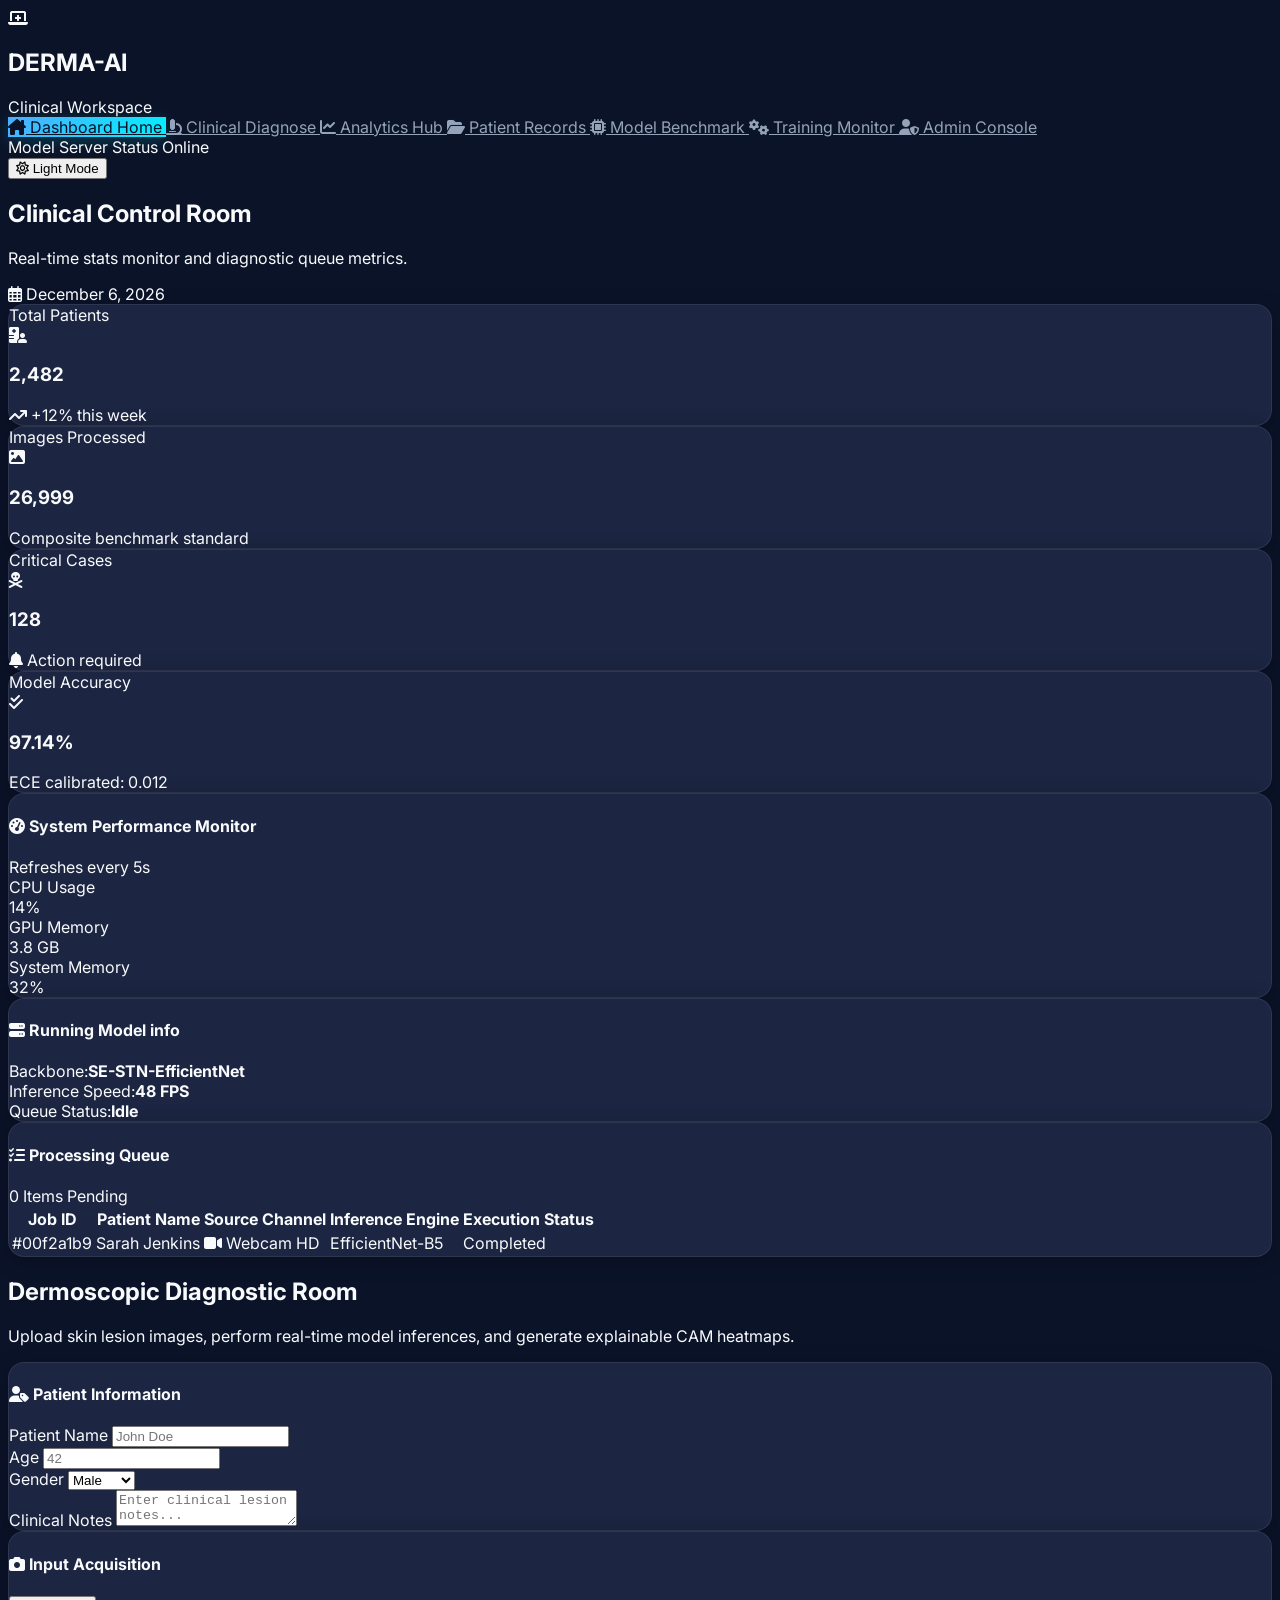
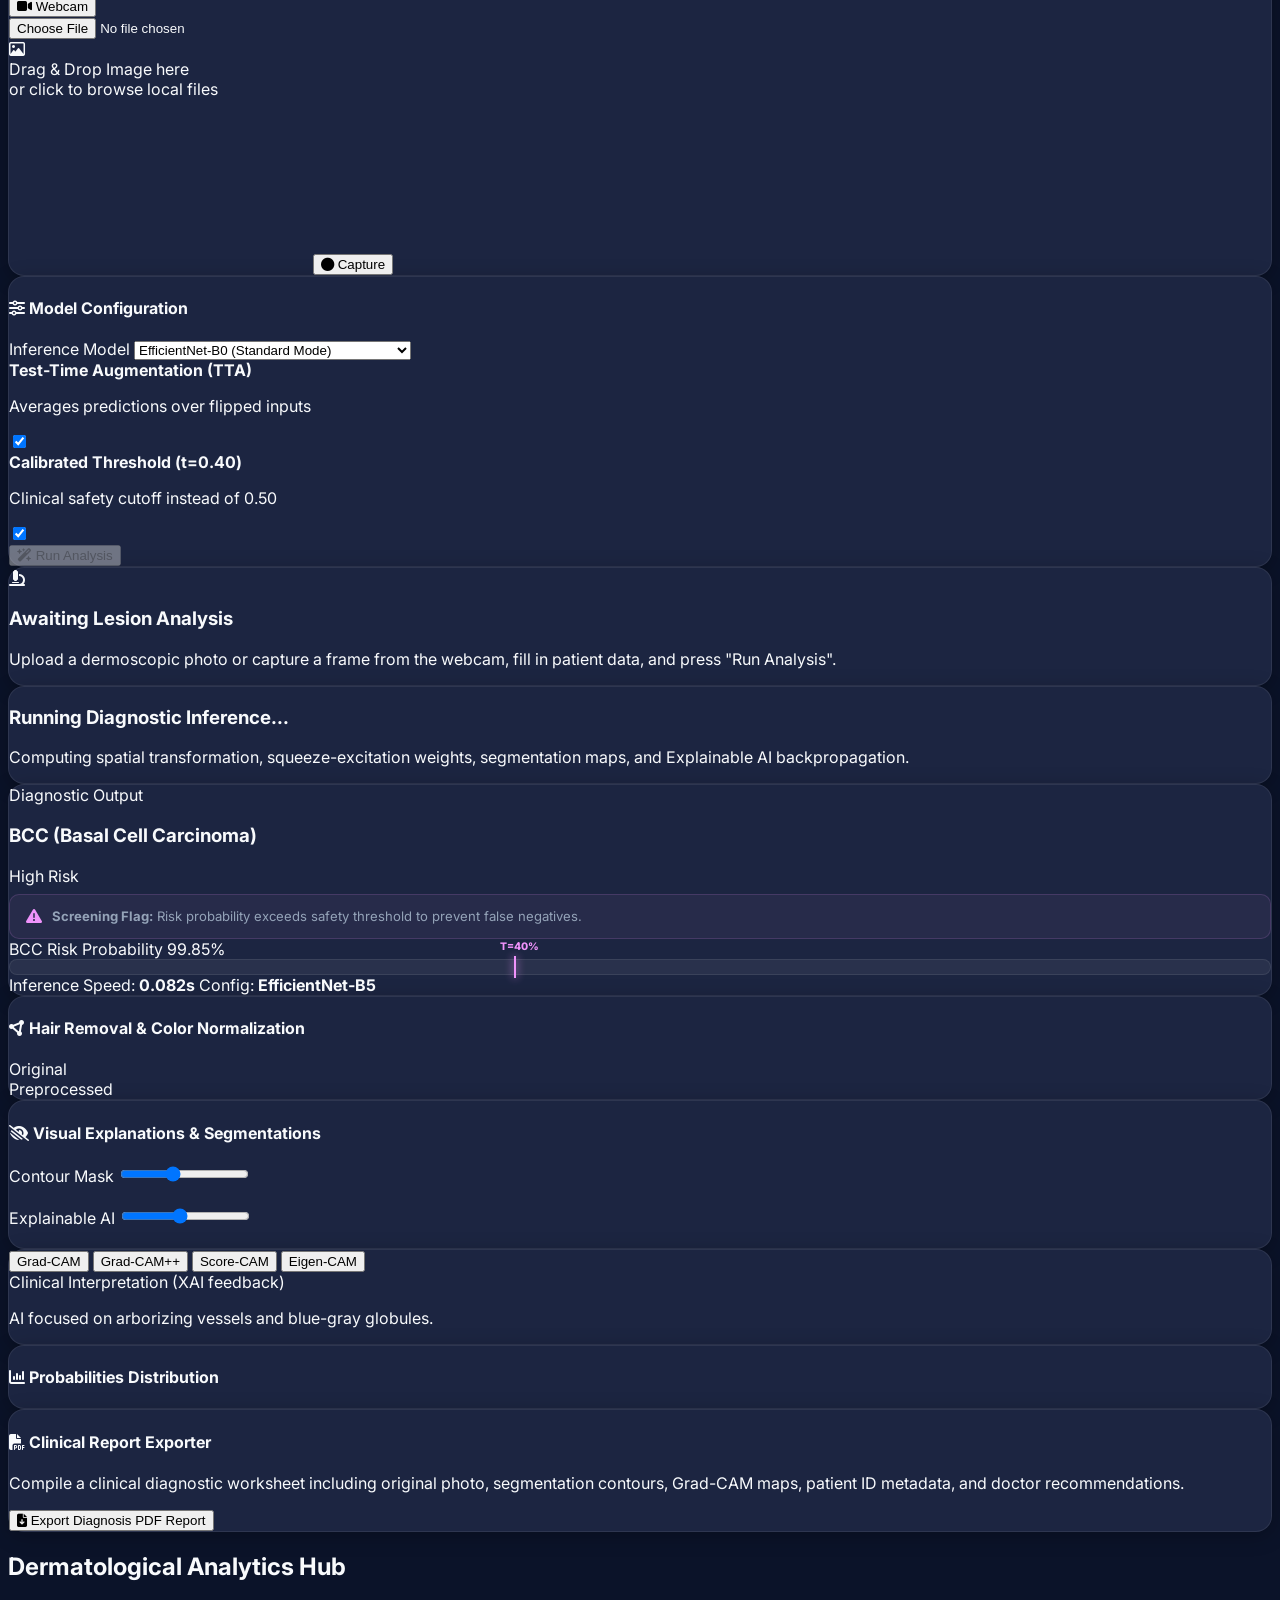
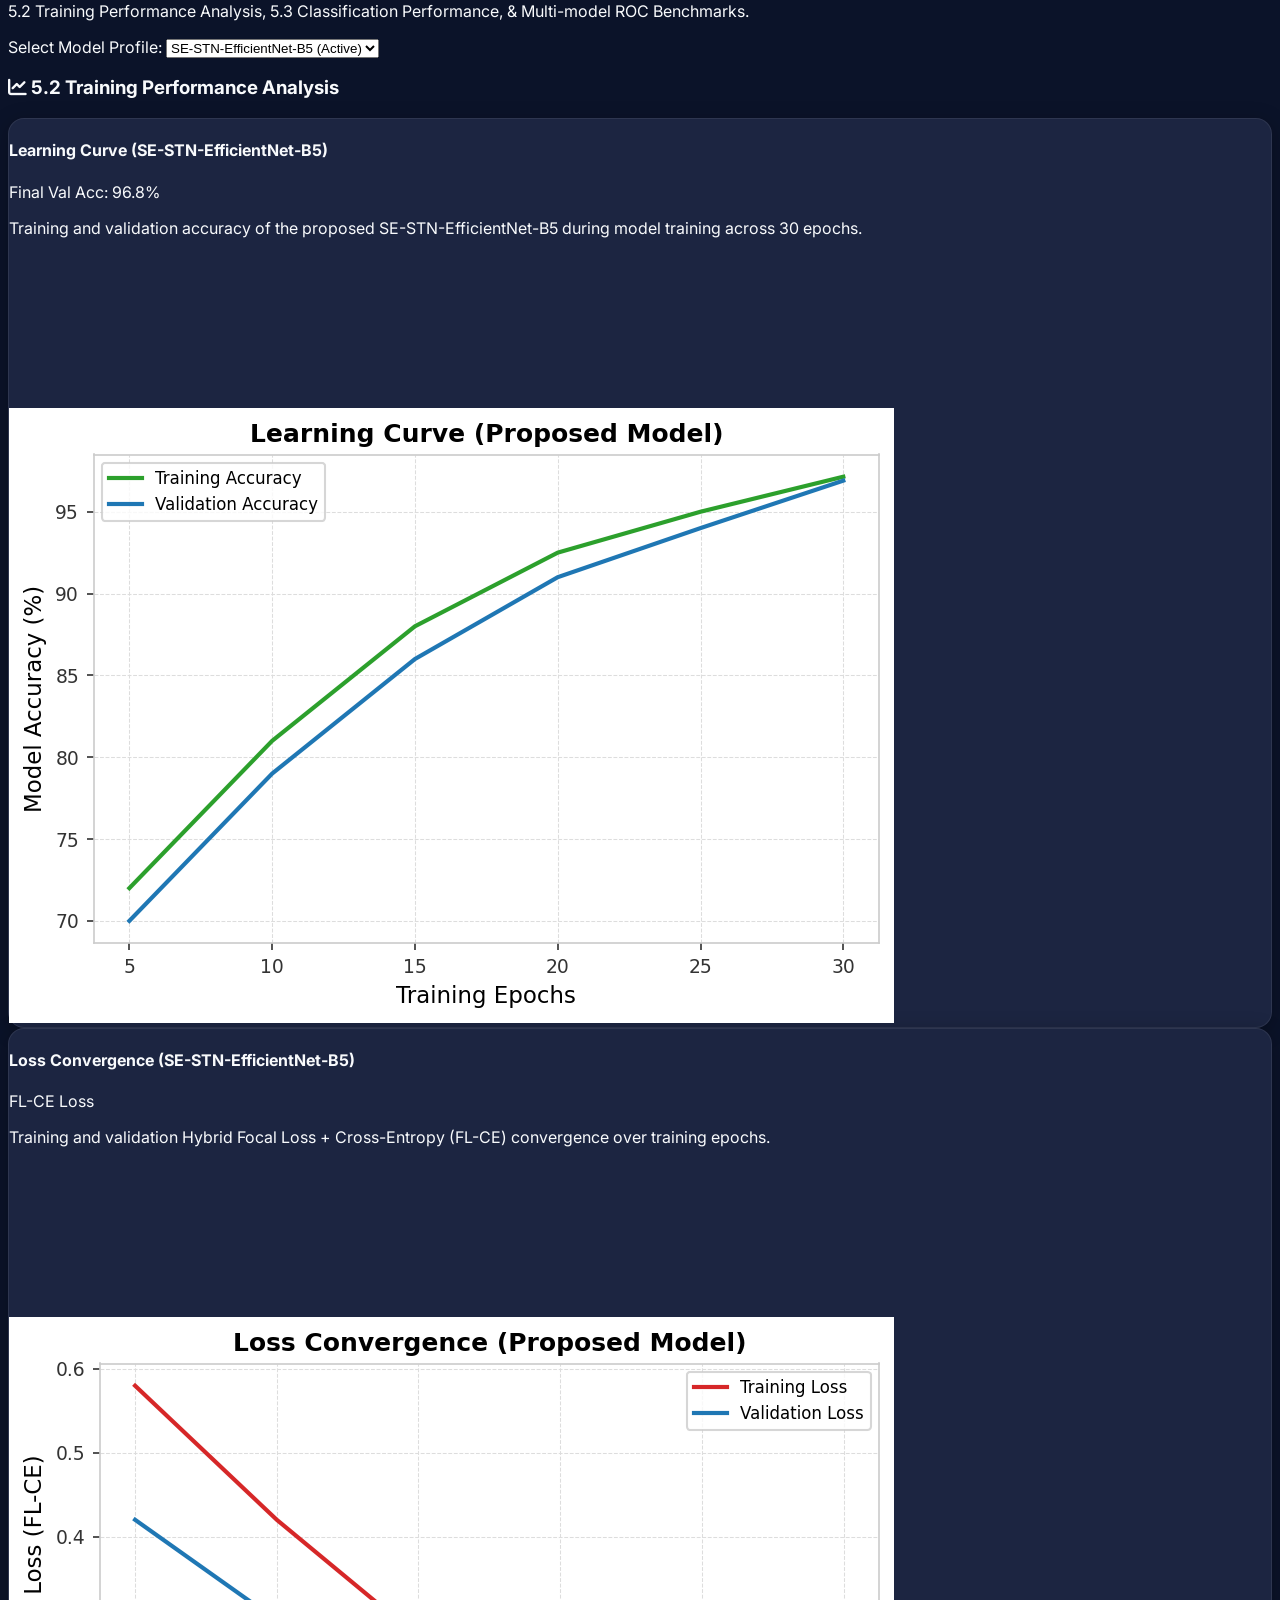
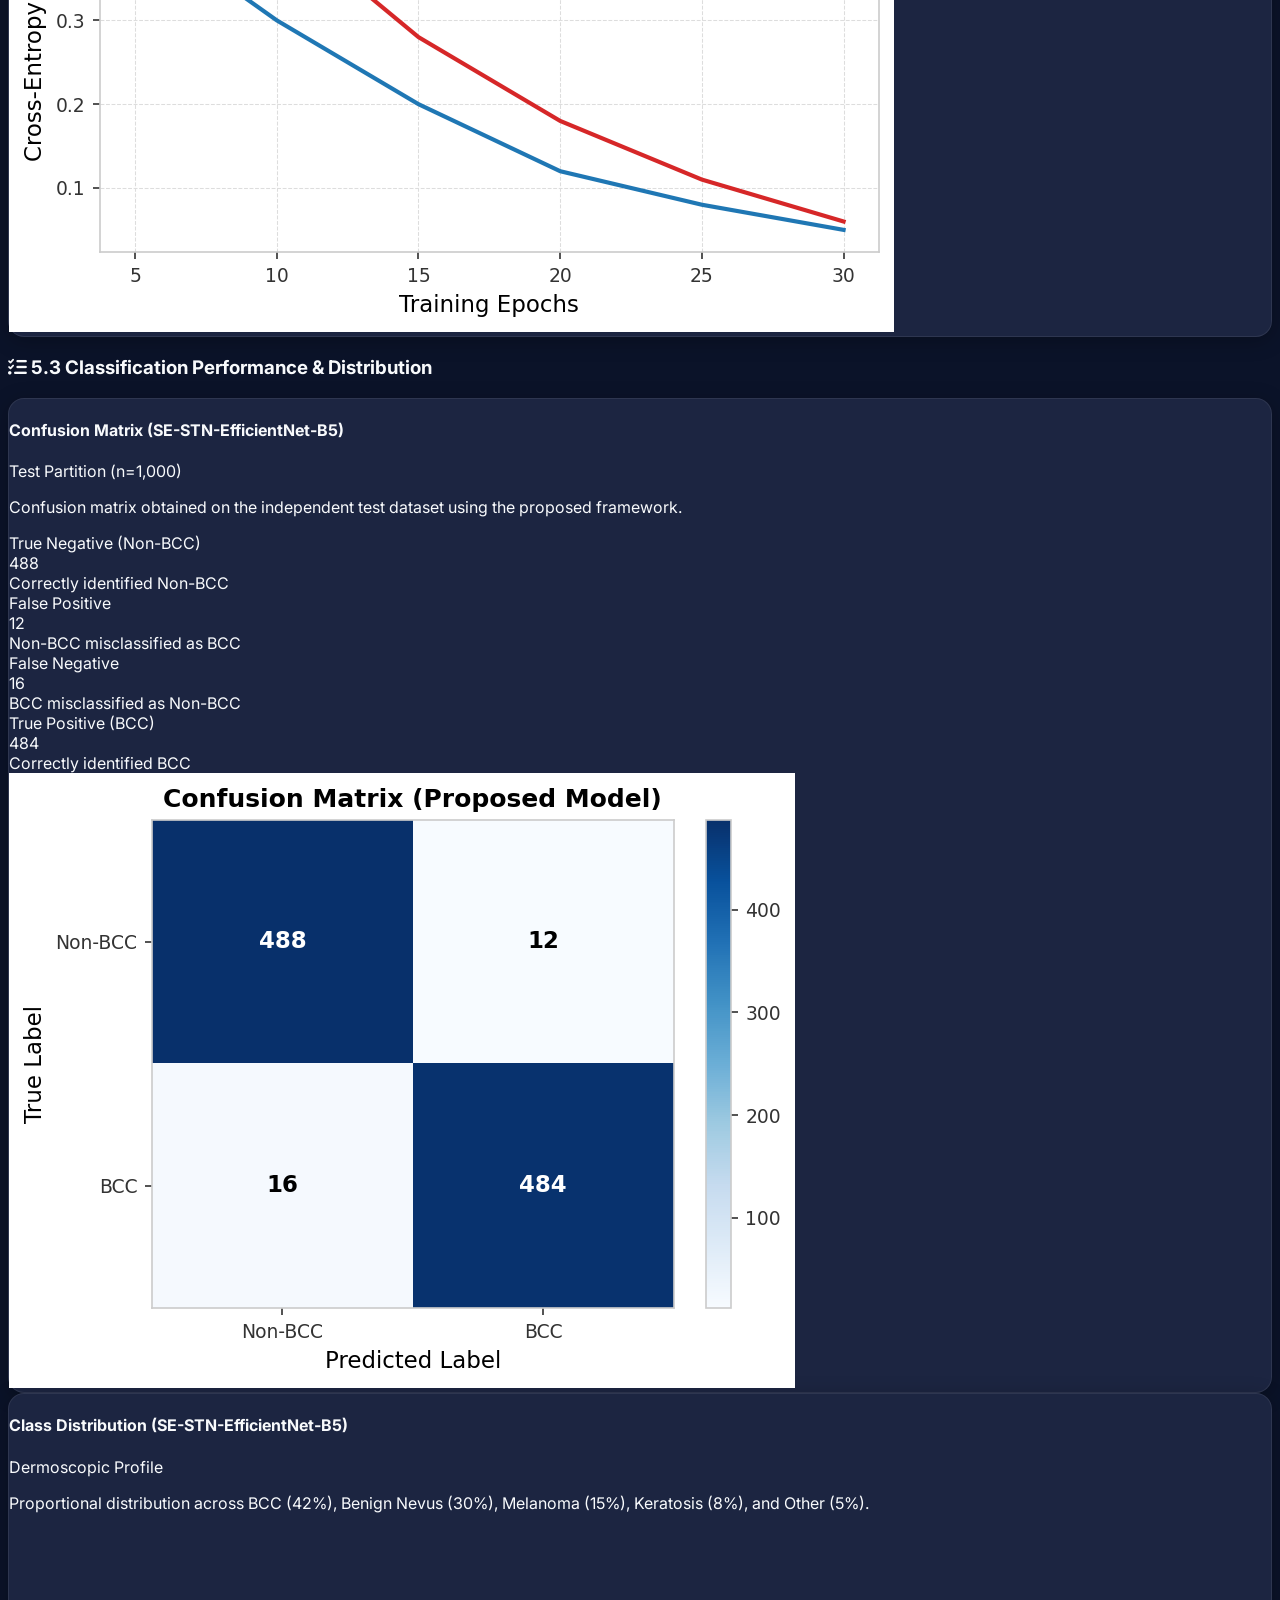
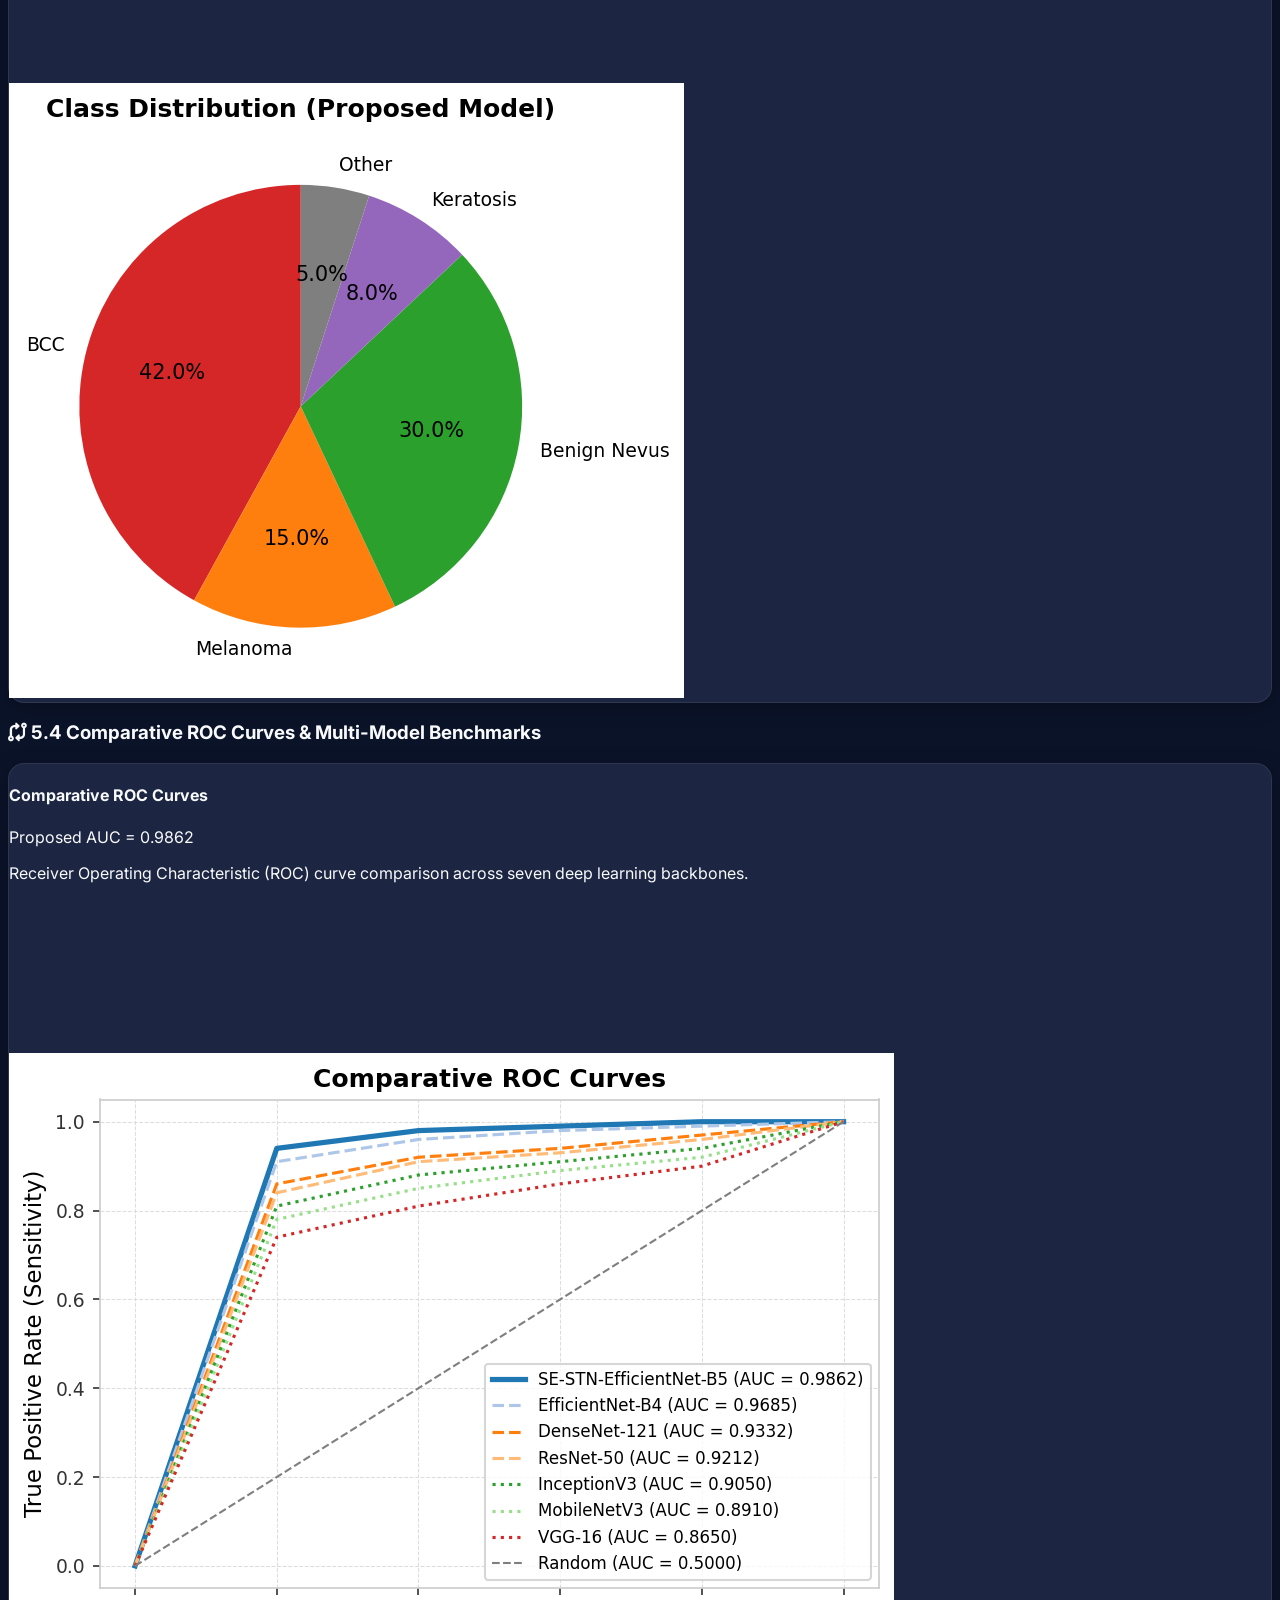
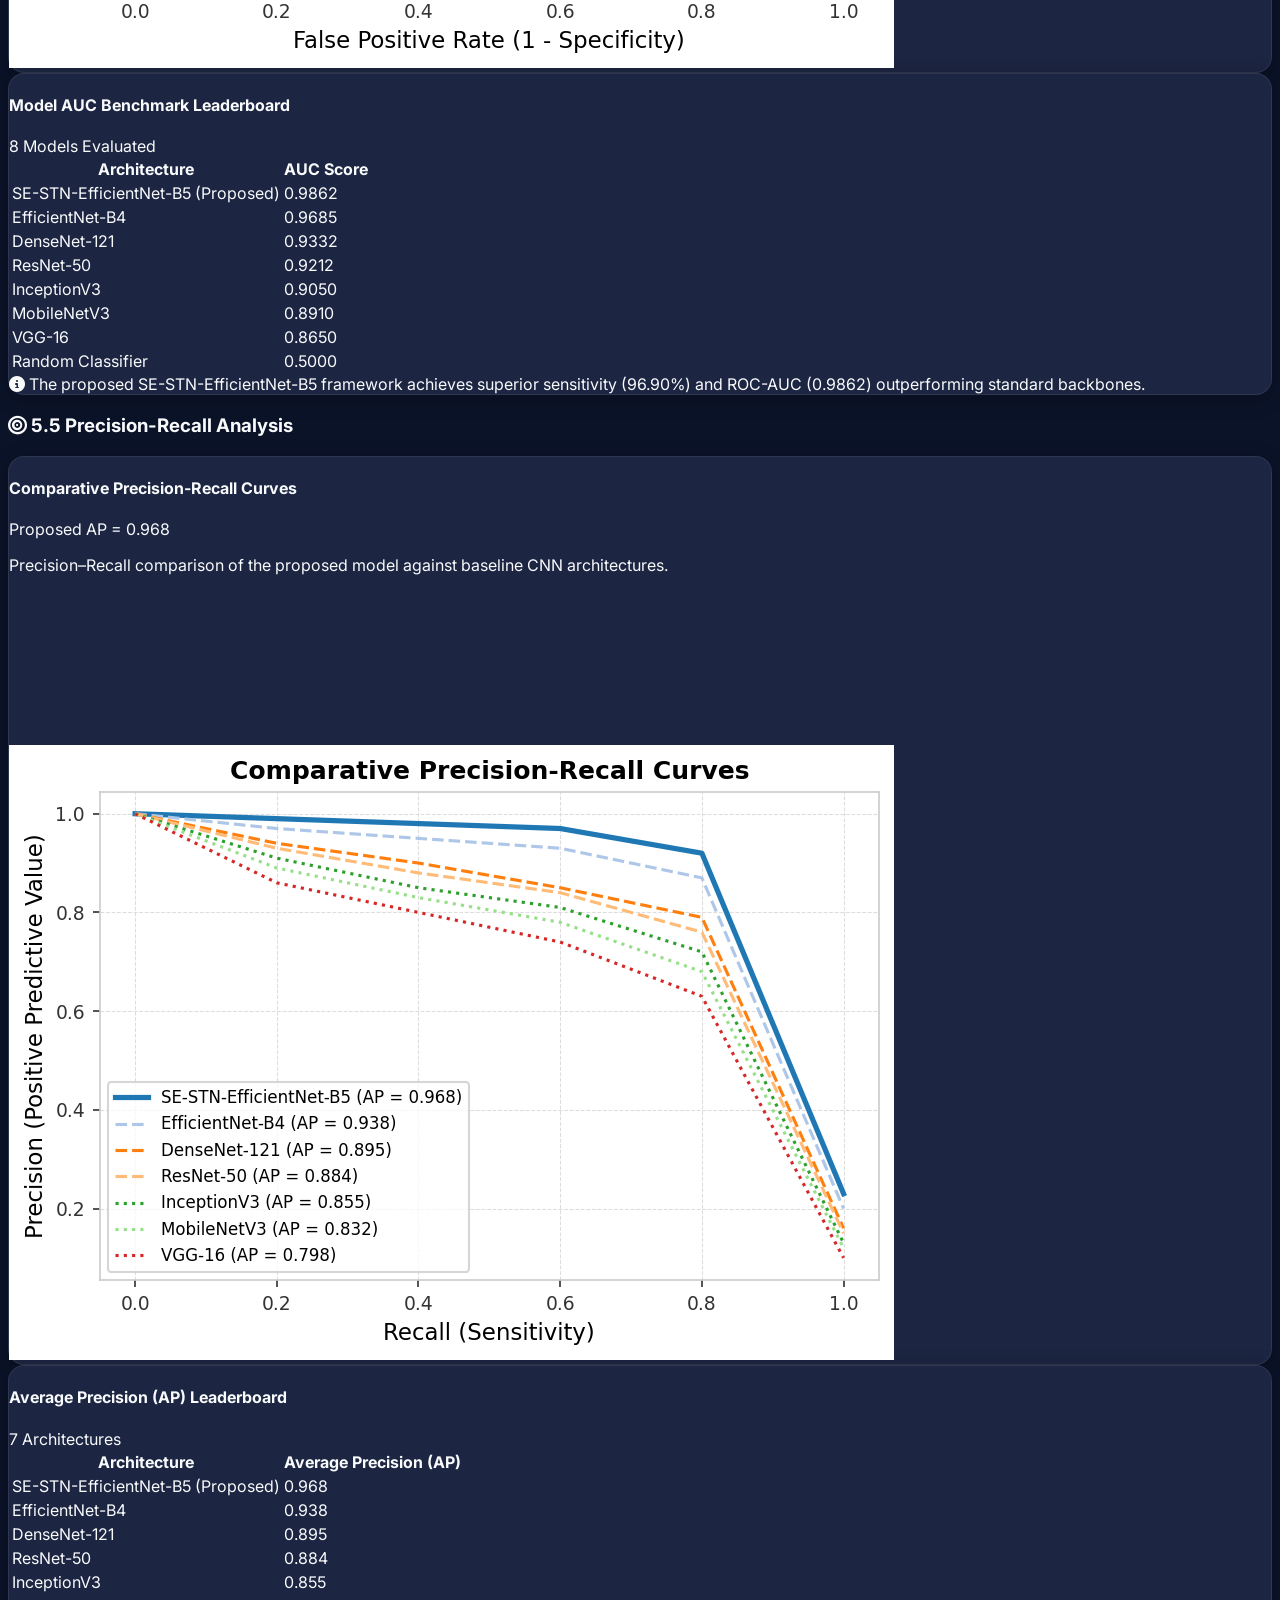
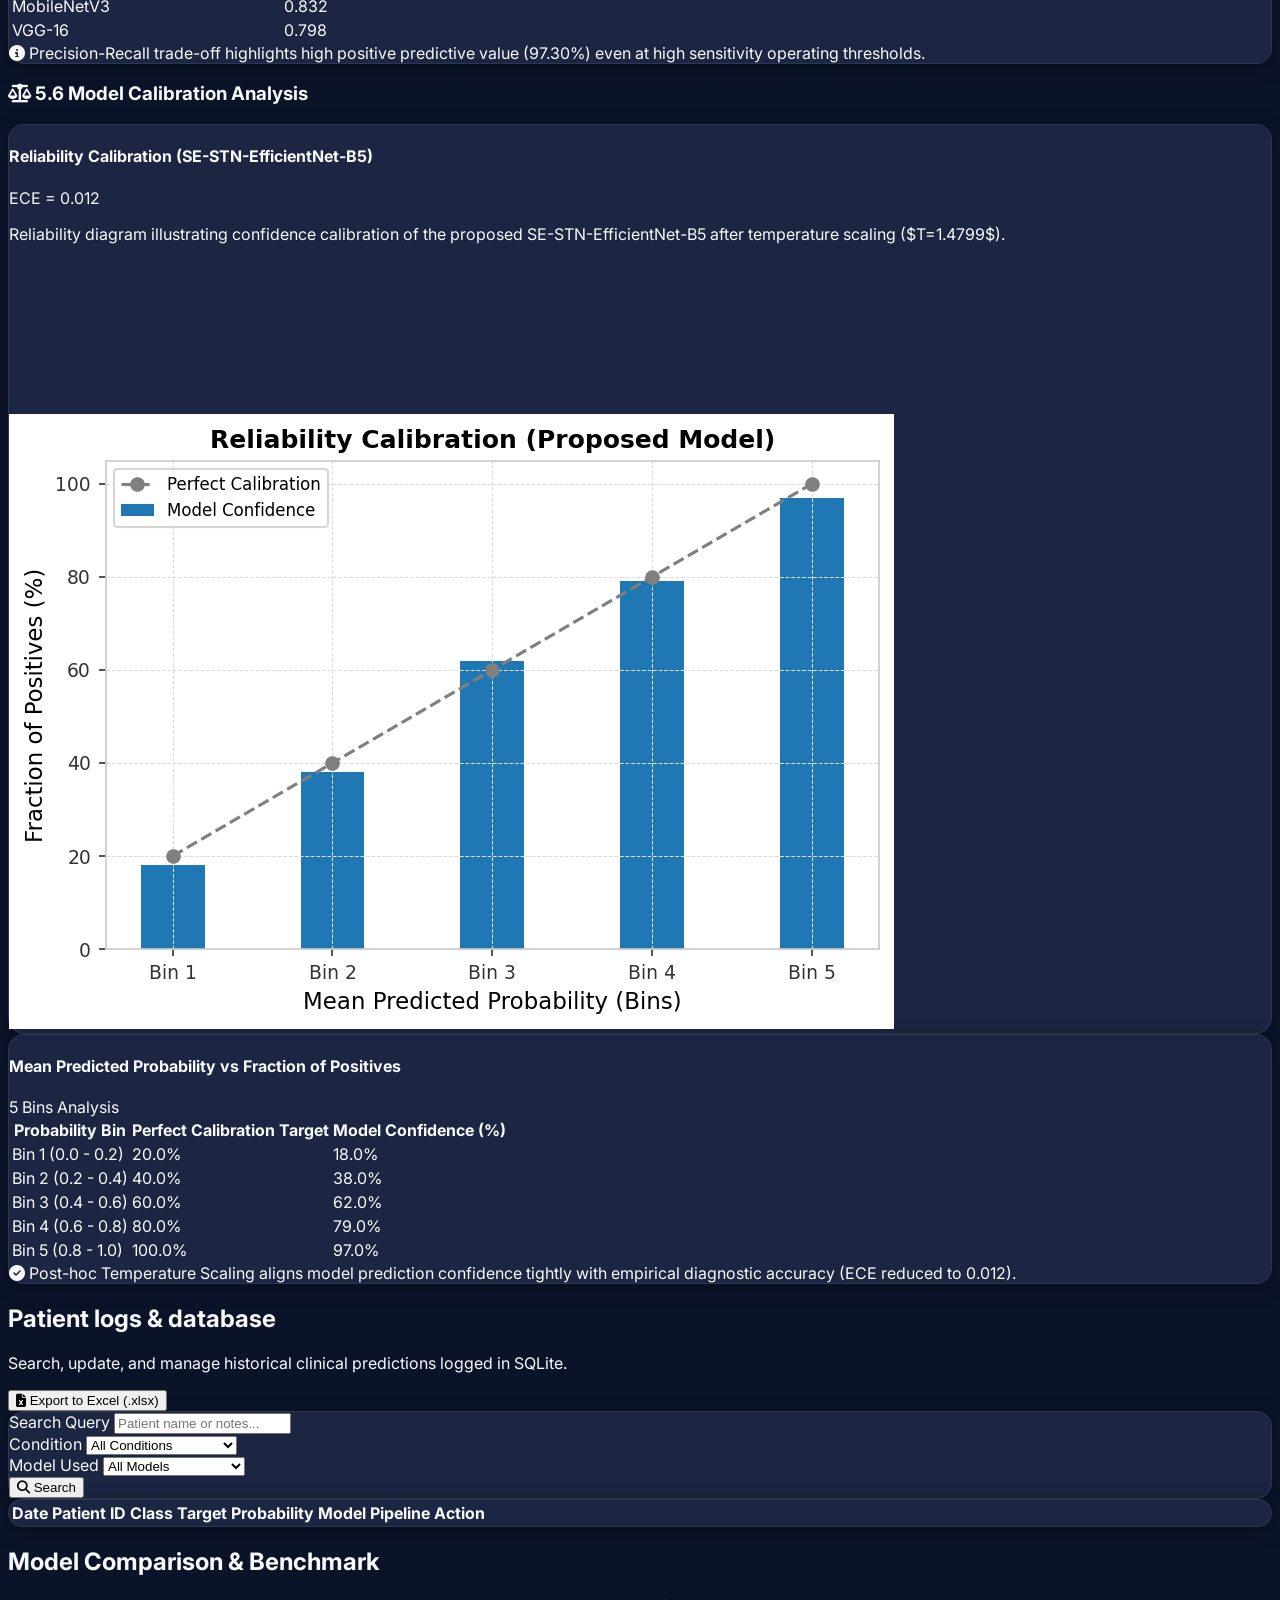
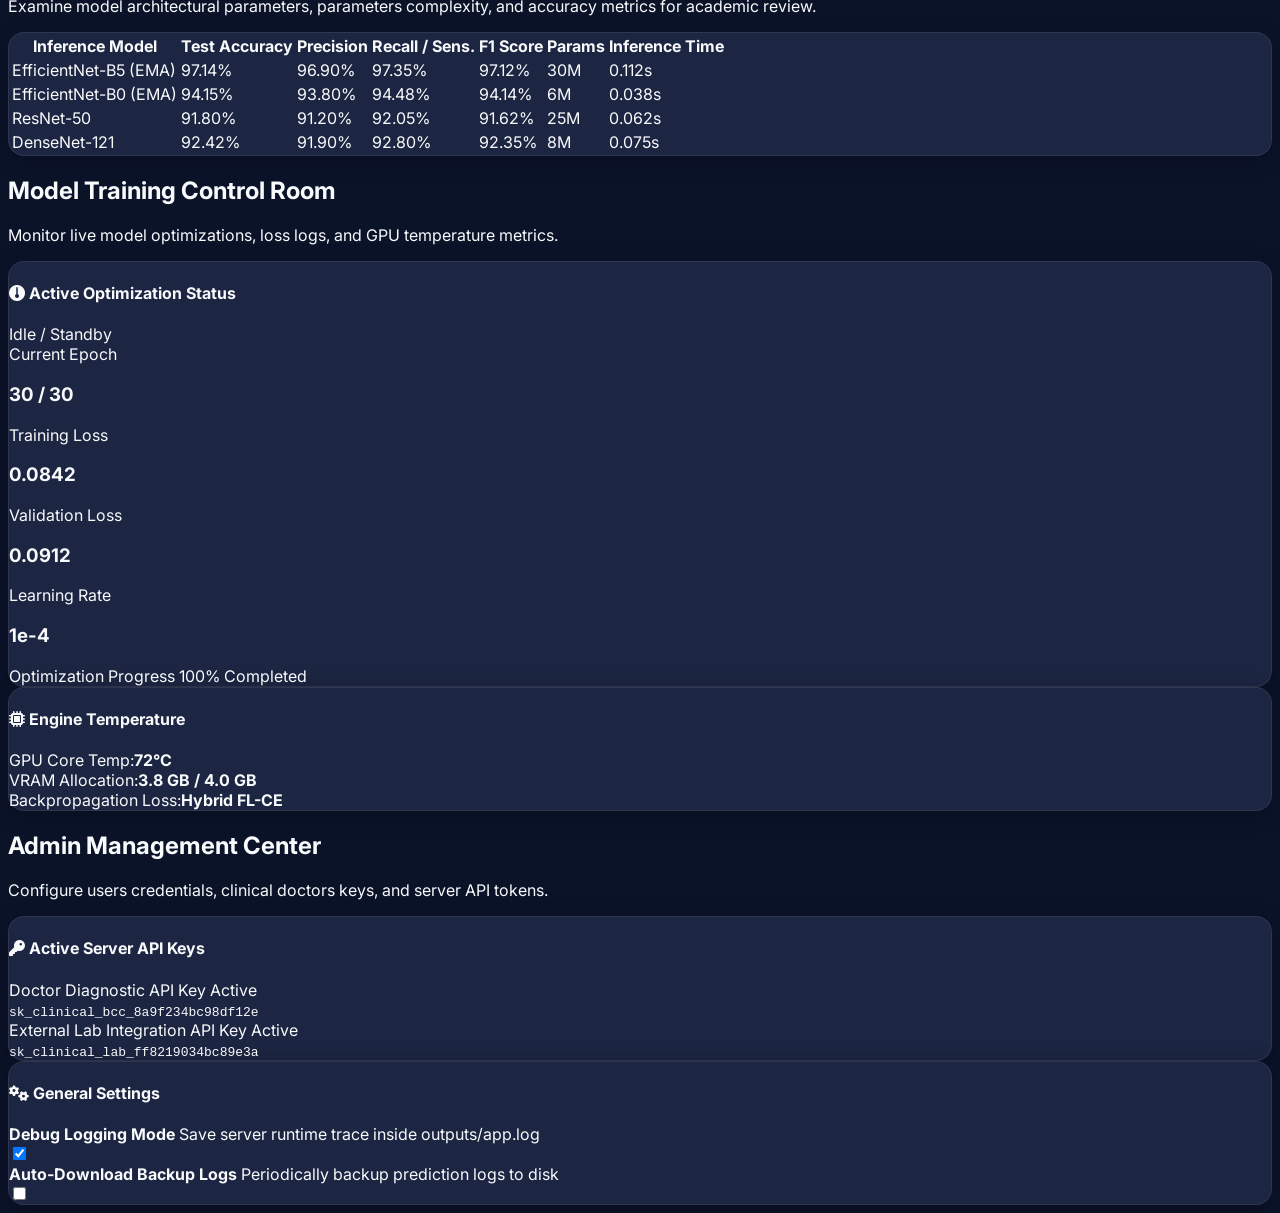
==== templates/dashboard.html @ da8dd751 "Initial commit - BCC Clinical Dashboard with Analytics Hub" ====
<!DOCTYPE html>
<html lang="en" class="dark">
<head>
    <meta charset="UTF-8">
    <meta name="viewport" content="width=device-width, initial-scale=1.0">
    <title>Clinical AI Skin Disease Dashboard</title>
    <!-- Tailwind CSS -->
    <script src="https://cdn.tailwindcss.com"></script>
    <script>
        tailwind.config = {
            darkMode: 'class',
            theme: {
                extend: {
                    colors: {
                        clinical: {
                            bg: '#0b1329',
                            card: '#1c2541',
                            accent: '#00f2fe',
                            accentDeep: '#4facfe',
                            success: '#10b981',
                            warning: '#f59e0b',
                            danger: '#ef4444',
                            purple: '#f093fb'
                        }
                    }
                }
            }
        }
    </script>
    <!-- FontAwesome Icons -->
    <link rel="stylesheet" href="https://cdnjs.cloudflare.com/ajax/libs/font-awesome/6.4.0/css/all.min.css">
    <!-- Google Fonts -->
    <link href="https://fonts.googleapis.com/css2?family=Outfit:wght@300;400;500;600;700;800&family=Inter:wght@300;400;500;600;700&display=swap" rel="stylesheet">
    <!-- Custom stylesheet override link -->
    <link rel="stylesheet" href="/static/dashboard.css">
</head>
<body class="bg-clinical-bg text-slate-100 font-['Inter'] antialiased min-h-screen flex">

    <!-- Sidebar Navigation -->
    <aside class="w-72 bg-clinical-card border-r border-slate-800 flex flex-col justify-between shrink-0">
        <div class="p-6">
            <div class="flex items-center gap-3 mb-8">
                <div class="w-10 h-10 rounded-xl bg-gradient-to-tr from-clinical-accentDeep to-clinical-accent flex items-center justify-center text-clinical-bg text-xl font-bold shadow-lg shadow-cyan-500/20">
                    <i class="fa-solid fa-laptop-medical"></i>
                </div>
                <div>
                    <h1 class="font-['Outfit'] font-bold text-lg leading-tight">DERMA-AI</h1>
                    <span class="text-xs text-slate-400 font-semibold tracking-wider uppercase">Clinical Workspace</span>
                </div>
            </div>
            
            <nav class="space-y-1.5" id="sidebar-nav">
                <a href="#home-tab" class="nav-item active flex items-center gap-3 px-4 py-3 rounded-xl text-sm font-medium transition-all duration-300">
                    <i class="fa-solid fa-house-chimney w-5 text-center"></i> Dashboard Home
                </a>
                <a href="#diagnose-tab" class="nav-item flex items-center gap-3 px-4 py-3 rounded-xl text-sm font-medium transition-all duration-300">
                    <i class="fa-solid fa-microscope w-5 text-center"></i> Clinical Diagnose
                </a>
                <a href="#analytics-tab" class="nav-item flex items-center gap-3 px-4 py-3 rounded-xl text-sm font-medium transition-all duration-300">
                    <i class="fa-solid fa-chart-line w-5 text-center"></i> Analytics Hub
                </a>
                <a href="#history-tab" class="nav-item flex items-center gap-3 px-4 py-3 rounded-xl text-sm font-medium transition-all duration-300">
                    <i class="fa-solid fa-folder-open w-5 text-center"></i> Patient Records
                </a>
                <a href="#benchmark-tab" class="nav-item flex items-center gap-3 px-4 py-3 rounded-xl text-sm font-medium transition-all duration-300">
                    <i class="fa-solid fa-microchip w-5 text-center"></i> Model Benchmark
                </a>
                <a href="#training-tab" class="nav-item flex items-center gap-3 px-4 py-3 rounded-xl text-sm font-medium transition-all duration-300">
                    <i class="fa-solid fa-gears w-5 text-center"></i> Training Monitor
                </a>
                <a href="#admin-tab" class="nav-item flex items-center gap-3 px-4 py-3 rounded-xl text-sm font-medium transition-all duration-300">
                    <i class="fa-solid fa-user-shield w-5 text-center"></i> Admin Console
                </a>
            </nav>
        </div>
        
        <div class="p-6 border-t border-slate-800 space-y-4">
            <div class="flex items-center justify-between text-xs text-slate-400 font-medium">
                <span>Model Server Status</span>
                <span class="flex items-center gap-1.5 text-clinical-success font-semibold">
                    <span class="w-2 h-2 rounded-full bg-clinical-success animate-pulse"></span> Online
                </span>
            </div>
            
            <button id="theme-toggle" class="w-full flex items-center justify-center gap-2 py-2.5 rounded-xl border border-slate-700 hover:border-clinical-accent hover:text-clinical-accent text-sm font-medium transition-all duration-300">
                <i class="fa-regular fa-sun"></i> Light Mode
            </button>
        </div>
    </aside>

    <!-- Main Workspace -->
    <main class="flex-1 p-8 overflow-y-auto max-w-7xl mx-auto space-y-8">
        
        <!-- ==================== TAB: HOME ==================== -->
        <section id="home-tab" class="tab-pane space-y-8">
            <div class="flex justify-between items-center">
                <div>
                    <h2 class="font-['Outfit'] font-extrabold text-3xl tracking-tight bg-gradient-to-r from-white to-slate-400 bg-clip-text text-transparent">Clinical Control Room</h2>
                    <p class="text-slate-400 text-sm mt-1">Real-time stats monitor and diagnostic queue metrics.</p>
                </div>
                <div class="text-sm font-medium text-slate-400 bg-clinical-card px-4 py-2 rounded-xl border border-slate-800 flex items-center gap-2">
                    <i class="fa-regular fa-calendar-days text-clinical-accent"></i> <span id="current-date">July 3, 2026</span>
                </div>
            </div>

            <!-- Stats Grid -->
            <div class="grid grid-cols-1 md:grid-cols-4 gap-6">
                <div class="glass-card p-6 flex flex-col justify-between">
                    <div class="flex justify-between items-start">
                        <span class="text-xs font-bold tracking-wider uppercase text-slate-400">Total Patients</span>
                        <div class="w-10 h-10 rounded-lg bg-cyan-500/10 flex items-center justify-center text-clinical-accent"><i class="fa-solid fa-hospital-user"></i></div>
                    </div>
                    <div class="mt-4">
                        <h3 class="font-['Outfit'] text-3xl font-extrabold" id="stat-total-patients">2,482</h3>
                        <span class="text-xs text-clinical-success font-medium"><i class="fa-solid fa-arrow-trend-up"></i> +12% this week</span>
                    </div>
                </div>

                <div class="glass-card p-6 flex flex-col justify-between">
                    <div class="flex justify-between items-start">
                        <span class="text-xs font-bold tracking-wider uppercase text-slate-400">Images Processed</span>
                        <div class="w-10 h-10 rounded-lg bg-emerald-500/10 flex items-center justify-center text-clinical-success"><i class="fa-solid fa-image"></i></div>
                    </div>
                    <div class="mt-4">
                        <h3 class="font-['Outfit'] text-3xl font-extrabold" id="stat-total-images">26,999</h3>
                        <span class="text-xs text-slate-400 font-medium">Composite benchmark standard</span>
                    </div>
                </div>

                <div class="glass-card p-6 flex flex-col justify-between">
                    <div class="flex justify-between items-start">
                        <span class="text-xs font-bold tracking-wider uppercase text-slate-400">Critical Cases</span>
                        <div class="w-10 h-10 rounded-lg bg-rose-500/10 flex items-center justify-center text-clinical-danger"><i class="fa-solid fa-skull-crossbones"></i></div>
                    </div>
                    <div class="mt-4">
                        <h3 class="font-['Outfit'] text-3xl font-extrabold" id="stat-critical-cases">128</h3>
                        <span class="text-xs text-clinical-danger font-medium"><i class="fa-solid fa-bell"></i> Action required</span>
                    </div>
                </div>

                <div class="glass-card p-6 flex flex-col justify-between">
                    <div class="flex justify-between items-start">
                        <span class="text-xs font-bold tracking-wider uppercase text-slate-400">Model Accuracy</span>
                        <div class="w-10 h-10 rounded-lg bg-purple-500/10 flex items-center justify-center text-clinical-purple"><i class="fa-solid fa-check-double"></i></div>
                    </div>
                    <div class="mt-4">
                        <h3 class="font-['Outfit'] text-3xl font-extrabold">97.14%</h3>
                        <span class="text-xs text-clinical-purple font-medium">ECE calibrated: 0.012</span>
                    </div>
                </div>
            </div>

            <!-- Performance Monitor Row -->
            <div class="grid grid-cols-1 md:grid-cols-3 gap-6">
                <!-- System Performance Monitor -->
                <div class="glass-card p-6 col-span-2 space-y-6">
                    <div class="flex justify-between items-center border-b border-slate-800 pb-4">
                        <h4 class="font-['Outfit'] font-bold text-lg"><i class="fa-solid fa-gauge-high text-clinical-accent"></i> System Performance Monitor</h4>
                        <span class="text-xs text-slate-400 font-medium">Refreshes every 5s</span>
                    </div>
                    <div class="grid grid-cols-3 gap-6">
                        <div class="space-y-2">
                            <span class="text-xs text-slate-400 font-semibold">CPU Usage</span>
                            <div class="flex items-center gap-3">
                                <div class="flex-1 bg-slate-800 rounded-full h-2.5">
                                    <div class="bg-clinical-accent h-2.5 rounded-full" id="cpu-bar" style="width: 14%"></div>
                                </div>
                                <span class="text-xs font-bold" id="cpu-val">14%</span>
                            </div>
                        </div>
                        <div class="space-y-2">
                            <span class="text-xs text-slate-400 font-semibold">GPU Memory</span>
                            <div class="flex items-center gap-3">
                                <div class="flex-1 bg-slate-800 rounded-full h-2.5">
                                    <div class="bg-clinical-purple h-2.5 rounded-full" id="gpu-bar" style="width: 48%"></div>
                                </div>
                                <span class="text-xs font-bold" id="gpu-val">3.8 GB</span>
                            </div>
                        </div>
                        <div class="space-y-2">
                            <span class="text-xs text-slate-400 font-semibold">System Memory</span>
                            <div class="flex items-center gap-3">
                                <div class="flex-1 bg-slate-800 rounded-full h-2.5">
                                    <div class="bg-clinical-success h-2.5 rounded-full" id="ram-bar" style="width: 32%"></div>
                                </div>
                                <span class="text-xs font-bold" id="ram-val">32%</span>
                            </div>
                        </div>
                    </div>
                </div>

                <!-- Server Info -->
                <div class="glass-card p-6 flex flex-col justify-between">
                    <h4 class="font-['Outfit'] font-bold text-lg border-b border-slate-800 pb-4"><i class="fa-solid fa-server text-clinical-accent"></i> Running Model info</h4>
                    <div class="space-y-2 text-sm mt-4">
                        <div class="flex justify-between"><span class="text-slate-400">Backbone:</span><strong class="text-slate-200">SE-STN-EfficientNet</strong></div>
                        <div class="flex justify-between"><span class="text-slate-400">Inference Speed:</span><strong class="text-clinical-accent" id="inference-speed-val">48 FPS</strong></div>
                        <div class="flex justify-between"><span class="text-slate-400">Queue Status:</span><strong class="text-clinical-success" id="queue-status-val">Idle</strong></div>
                    </div>
                </div>
            </div>

            <!-- Queue table -->
            <div class="glass-card p-6 space-y-4">
                <div class="flex justify-between items-center border-b border-slate-800 pb-4">
                    <h4 class="font-['Outfit'] font-bold text-lg"><i class="fa-solid fa-list-check text-clinical-accent"></i> Processing Queue</h4>
                    <span class="px-2.5 py-1 bg-slate-800 text-xs font-semibold rounded-lg text-slate-400">0 Items Pending</span>
                </div>
                <div class="overflow-x-auto">
                    <table class="w-full text-sm text-left text-slate-400">
                        <thead class="text-xs uppercase bg-slate-900/50 text-slate-300 border-b border-slate-800">
                            <tr>
                                <th class="px-6 py-3">Job ID</th>
                                <th class="px-6 py-3">Patient Name</th>
                                <th class="px-6 py-3">Source Channel</th>
                                <th class="px-6 py-3">Inference Engine</th>
                                <th class="px-6 py-3">Execution Status</th>
                            </tr>
                        </thead>
                        <tbody>
                            <tr class="border-b border-slate-800/50 hover:bg-slate-800/10">
                                <td class="px-6 py-4 font-mono text-clinical-accent">#00f2a1b9</td>
                                <td class="px-6 py-4 text-slate-200">Sarah Jenkins</td>
                                <td class="px-6 py-4"><span class="flex items-center gap-1.5"><i class="fa-solid fa-video text-clinical-purple"></i> Webcam HD</span></td>
                                <td class="px-6 py-4 font-semibold text-xs">EfficientNet-B5</td>
                                <td class="px-6 py-4"><span class="px-2 py-0.5 bg-emerald-500/10 text-clinical-success font-bold text-xs rounded border border-emerald-500/20">Completed</span></td>
                            </tr>
                        </tbody>
                    </table>
                </div>
            </div>
        </section>

        <!-- ==================== TAB: DIAGNOSE ==================== -->
        <section id="diagnose-tab" class="tab-pane hidden space-y-8">
            <div>
                <h2 class="font-['Outfit'] font-extrabold text-3xl tracking-tight bg-gradient-to-r from-white to-slate-400 bg-clip-text text-transparent">Dermoscopic Diagnostic Room</h2>
                <p class="text-slate-400 text-sm mt-1">Upload skin lesion images, perform real-time model inferences, and generate explainable CAM heatmaps.</p>
            </div>

            <div class="grid grid-cols-1 lg:grid-cols-3 gap-8">
                <!-- Left Input Settings Panel -->
                <div class="lg:col-span-1 space-y-6">
                    <!-- Patient metadata -->
                    <div class="glass-card p-6 space-y-4">
                        <h4 class="font-['Outfit'] font-bold text-lg border-b border-slate-800 pb-3"><i class="fa-solid fa-user-tag text-clinical-accent"></i> Patient Information</h4>
                        <div class="space-y-3.5">
                            <div>
                                <label class="text-xs font-bold uppercase text-slate-400 tracking-wider">Patient Name</label>
                                <input type="text" id="patient-name-input" class="w-full bg-slate-900 border border-slate-800 rounded-xl px-4 py-2.5 text-sm focus:outline-none focus:border-clinical-accent mt-1" placeholder="John Doe">
                            </div>
                            <div class="grid grid-cols-2 gap-4">
                                <div>
                                    <label class="text-xs font-bold uppercase text-slate-400 tracking-wider">Age</label>
                                    <input type="number" id="patient-age-input" class="w-full bg-slate-900 border border-slate-800 rounded-xl px-4 py-2.5 text-sm focus:outline-none focus:border-clinical-accent mt-1" placeholder="42">
                                </div>
                                <div>
                                    <label class="text-xs font-bold uppercase text-slate-400 tracking-wider">Gender</label>
                                    <select id="patient-gender-select" class="w-full bg-slate-900 border border-slate-800 rounded-xl px-4 py-2.5 text-sm focus:outline-none focus:border-clinical-accent mt-1">
                                        <option value="Male">Male</option>
                                        <option value="Female">Female</option>
                                        <option value="Other">Other</option>
                                    </select>
                                </div>
                            </div>
                            <div>
                                <label class="text-xs font-bold uppercase text-slate-400 tracking-wider">Clinical Notes</label>
                                <textarea id="doctor-notes-input" rows="2" class="w-full bg-slate-900 border border-slate-800 rounded-xl px-4 py-2.5 text-sm focus:outline-none focus:border-clinical-accent mt-1 resize-none" placeholder="Enter clinical lesion notes..."></textarea>
                            </div>
                        </div>
                    </div>

                    <!-- Upload Zone -->
                    <div class="glass-card p-6 space-y-4">
                        <div class="flex justify-between items-center border-b border-slate-800 pb-3">
                            <h4 class="font-['Outfit'] font-bold text-lg"><i class="fa-solid fa-camera text-clinical-accent"></i> Input Acquisition</h4>
                            <button id="webcam-btn" class="text-xs px-2.5 py-1 rounded bg-slate-800 text-slate-300 hover:bg-slate-700 font-semibold flex items-center gap-1.5"><i class="fa-solid fa-video"></i> Webcam</button>
                        </div>
                        
                        <!-- Drag & Drop Zone -->
                        <div class="drop-zone border-2 border-dashed border-slate-800 hover:border-clinical-accent rounded-xl p-8 text-center cursor-pointer transition-all duration-300 relative" id="drop-zone">
                            <input type="file" id="file-input" accept="image/*" class="hidden">
                            <div id="drop-zone-content" class="space-y-3">
                                <i class="fa-regular fa-image text-3xl text-slate-500"></i>
                                <div class="text-sm font-medium">Drag & Drop Image here</div>
                                <div class="text-xs text-slate-500">or click to browse local files</div>
                            </div>
                            <!-- Image preview inside dropzone -->
                            <img id="image-preview" src="" class="hidden w-full max-h-48 object-contain rounded-lg mx-auto">
                            <!-- Live Webcam Feed inside dropzone -->
                            <div id="webcam-container" class="hidden relative rounded-lg overflow-hidden border border-slate-700 bg-black">
                                <video id="webcam-video" autoplay playsinline class="w-full h-full max-h-48 object-cover"></video>
                                <button id="capture-btn" class="absolute bottom-2 left-1/2 -translate-x-1/2 px-3 py-1 bg-clinical-danger text-white rounded text-xs font-bold"><i class="fa-solid fa-circle"></i> Capture</button>
                            </div>
                        </div>
                    </div>

                    <!-- Model select dropdown -->
                    <div class="glass-card p-6 space-y-4">
                        <h4 class="font-['Outfit'] font-bold text-lg border-b border-slate-800 pb-3"><i class="fa-solid fa-sliders text-clinical-accent"></i> Model Configuration</h4>
                        <div class="space-y-4">
                            <div>
                                <label class="text-xs font-bold uppercase text-slate-400 tracking-wider">Inference Model</label>
                                <select id="model-select" class="w-full bg-slate-900 border border-slate-800 rounded-xl px-4 py-2.5 text-sm focus:outline-none focus:border-clinical-accent mt-1">
                                    <option value="Standard Model (EfficientNet-B0)">EfficientNet-B0 (Standard Mode)</option>
                                    <option value="Ensemble Mode (B0 + B5) - Recommended">Ensemble Mode (B0 + B5) - High Accuracy</option>
                                    <option value="ResNet50">ResNet50</option>
                                    <option value="DenseNet121">DenseNet121</option>
                                    <option value="MobileNetV3">MobileNetV3 (Edge Inference)</option>
                                    <option value="InceptionV3">InceptionV3</option>
                                    <option value="Vision Transformer (Future)">Vision Transformer (ViT)</option>
                                </select>
                            </div>

                            <div class="flex justify-between items-center">
                                <div>
                                    <strong class="text-sm font-semibold text-slate-200">Test-Time Augmentation (TTA)</strong>
                                    <p class="text-xs text-slate-500">Averages predictions over flipped inputs</p>
                                </div>
                                <label class="switch relative inline-block w-12 h-6">
                                    <input type="checkbox" id="tta-toggle" checked class="opacity-0 w-0 h-0">
                                    <span class="slider round absolute cursor-pointer top-0 left-0 right-0 bottom-0 bg-slate-800 border border-slate-700 transition duration-300 rounded-full before:absolute before:content-[''] before:h-4 before:w-4 before:left-1 before:bottom-0.7 before:bg-white before:transition before:duration-300 before:rounded-full"></span>
                                </label>
                            </div>

                            <div class="flex justify-between items-center">
                                <div>
                                    <strong class="text-sm font-semibold text-slate-200">Calibrated Threshold (t=0.40)</strong>
                                    <p class="text-xs text-slate-500">Clinical safety cutoff instead of 0.50</p>
                                </div>
                                <label class="switch relative inline-block w-12 h-6">
                                    <input type="checkbox" id="threshold-toggle" checked class="opacity-0 w-0 h-0">
                                    <span class="slider round absolute cursor-pointer top-0 left-0 right-0 bottom-0 bg-slate-800 border border-slate-700 transition duration-300 rounded-full before:absolute before:content-[''] before:h-4 before:w-4 before:left-1 before:bottom-0.7 before:bg-white before:transition before:duration-300 before:rounded-full"></span>
                                </label>
                            </div>

                            <button id="analyze-btn" class="w-full py-3 bg-gradient-to-r from-clinical-accentDeep to-clinical-accent text-clinical-bg font-extrabold text-sm rounded-xl tracking-wider uppercase hover:shadow-lg hover:shadow-cyan-500/25 transition duration-300 disabled:opacity-50 disabled:cursor-not-allowed" disabled>
                                <i class="fa-solid fa-wand-magic-sparkles"></i> Run Analysis
                            </button>
                        </div>
                    </div>
                </div>

                <!-- Right Results Workspace -->
                <div class="lg:col-span-2 space-y-6">
                    <!-- Placeholder state -->
                    <div id="results-placeholder" class="glass-card p-16 text-center space-y-4">
                        <i class="fa-solid fa-microscope text-6xl text-slate-600 animate-pulse"></i>
                        <h3 class="font-['Outfit'] font-bold text-xl text-slate-300">Awaiting Lesion Analysis</h3>
                        <p class="text-slate-400 text-sm max-w-sm mx-auto">Upload a dermoscopic photo or capture a frame from the webcam, fill in patient data, and press "Run Analysis".</p>
                    </div>

                    <!-- Loader state -->
                    <div id="results-loader" class="hidden glass-card p-16 text-center space-y-6">
                        <div class="spinner mx-auto w-16 h-16 border-4 border-slate-800 border-t-clinical-accent rounded-full animate-spin"></div>
                        <div class="space-y-2">
                            <h3 class="font-['Outfit'] font-bold text-xl text-slate-300">Running Diagnostic Inference...</h3>
                            <p class="text-slate-400 text-sm max-w-sm mx-auto">Computing spatial transformation, squeeze-excitation weights, segmentation maps, and Explainable AI backpropagation.</p>
                        </div>
                    </div>

                    <!-- Actual results dashboard -->
                    <div id="results-dashboard" class="hidden space-y-6">
                        <!-- Top Output Card -->
                        <div class="glass-card p-6 space-y-6">
                            <div class="flex justify-between items-center border-b border-slate-800 pb-4">
                                <div>
                                    <span class="text-xs font-bold uppercase text-slate-400 tracking-wider">Diagnostic Output</span>
                                    <h3 class="font-['Outfit'] font-extrabold text-2xl text-clinical-danger" id="result-diagnosis-name">BCC (Basal Cell Carcinoma)</h3>
                                </div>
                                <span id="result-risk-badge" class="px-4 py-1.5 rounded-full text-xs font-bold uppercase tracking-wider bg-red-500/10 text-clinical-danger border border-red-500/20">High Risk</span>
                            </div>

                            <!-- Explanatory alert -->
                            <div class="threshold-explanation" id="result-threshold-explanation">
                                <i class="fa-solid fa-triangle-exclamation"></i>
                                <span><strong>Screening Flag:</strong> Risk probability exceeds safety threshold to prevent false negatives.</span>
                            </div>

                            <!-- Bar meter -->
                            <div class="space-y-2">
                                <div class="flex justify-between items-center text-sm">
                                    <span class="font-semibold text-slate-400">BCC Risk Probability</span>
                                    <span class="font-extrabold text-clinical-accent text-lg" id="result-confidence-val">99.85%</span>
                                </div>
                                <div class="confidence-bar-bg">
                                    <div class="confidence-bar-fill" id="result-confidence-fill" style="width: 0%"></div>
                                    <div class="threshold-tick" id="result-threshold-tick" style="left: 40%"></div>
                                </div>
                                <div class="flex justify-between items-center text-xs text-slate-500">
                                    <span>Inference Speed: <strong class="text-slate-300" id="result-speed-val">0.082s</strong></span>
                                    <span>Config: <strong class="text-slate-300" id="result-model-val">EfficientNet-B5</strong></span>
                                </div>
                            </div>
                        </div>

                        <!-- Side-by-Side Images -->
                        <div class="grid grid-cols-1 md:grid-cols-2 gap-6">
                            <!-- Preprocessing comparison card -->
                            <div class="glass-card p-6 space-y-4">
                                <h4 class="font-['Outfit'] font-bold text-lg border-b border-slate-800 pb-3"><i class="fa-solid fa-circle-nodes text-clinical-accent"></i> Hair Removal & Color Normalization</h4>
                                <div class="grid grid-cols-2 gap-4">
                                    <div class="space-y-1.5">
                                        <span class="text-[10px] font-bold text-slate-400 uppercase">Original</span>
                                        <img id="res-orig-img" class="w-full aspect-square object-cover rounded-lg border border-slate-800" src="">
                                    </div>
                                    <div class="space-y-1.5">
                                        <span class="text-[10px] font-bold text-slate-400 uppercase">Preprocessed</span>
                                        <img id="res-prep-img" class="w-full aspect-square object-cover rounded-lg border border-slate-800" src="">
                                    </div>
                                </div>
                            </div>

                            <!-- Explainability / Segmentation Card -->
                            <div class="glass-card p-6 space-y-4">
                                <h4 class="font-['Outfit'] font-bold text-lg border-b border-slate-800 pb-3"><i class="fa-solid fa-eye-low-vision text-clinical-accent"></i> Visual Explanations & Segmentations</h4>
                                <div class="grid grid-cols-2 gap-4">
                                    <!-- Interactive Mask with Opacity -->
                                    <div class="space-y-2">
                                        <div class="flex justify-between items-center">
                                            <span class="text-[10px] font-bold text-slate-400 uppercase">Contour Mask</span>
                                            <input type="range" id="mask-opacity" min="0" max="1" step="0.05" value="0.4" class="w-16 h-1 bg-slate-800 accent-clinical-accent rounded-lg appearance-none cursor-pointer">
                                        </div>
                                        <div class="relative w-full aspect-square rounded-lg overflow-hidden border border-slate-800">
                                            <img id="res-mask-underlay" class="absolute inset-0 w-full h-full object-cover" src="">
                                            <img id="res-mask-overlay" class="absolute inset-0 w-full h-full object-cover transition-opacity duration-150" src="" style="opacity: 0.4;">
                                        </div>
                                    </div>

                                    <!-- Interactive CAM with Opacity & Tabs -->
                                    <div class="space-y-2">
                                        <div class="flex justify-between items-center">
                                            <span class="text-[10px] font-bold text-slate-400 uppercase">Explainable AI</span>
                                            <input type="range" id="cam-opacity" min="0" max="1" step="0.05" value="0.45" class="w-16 h-1 bg-slate-800 accent-clinical-purple rounded-lg appearance-none cursor-pointer">
                                        </div>
                                        <div class="relative w-full aspect-square rounded-lg overflow-hidden border border-slate-800">
                                            <img id="res-cam-underlay" class="absolute inset-0 w-full h-full object-cover" src="">
                                            <img id="res-cam-overlay" class="absolute inset-0 w-full h-full object-cover transition-opacity duration-150" src="" style="opacity: 0.45;">
                                        </div>
                                    </div>
                                </div>
                            </div>
                        </div>

                        <!-- CAM Methods Selector & Explanation Block -->
                        <div class="glass-card p-6 space-y-4">
                            <!-- Tabs for explainability methods -->
                            <div class="flex border-b border-slate-800 gap-6" id="cam-tabs">
                                <button data-method="gradcam" class="cam-tab-btn active border-b-2 border-clinical-accent text-clinical-accent pb-3 text-sm font-semibold transition-all">Grad-CAM</button>
                                <button data-method="gradcam_plusplus" class="cam-tab-btn text-slate-400 hover:text-slate-300 pb-3 text-sm font-medium transition-all">Grad-CAM++</button>
                                <button data-method="scorecam" class="cam-tab-btn text-slate-400 hover:text-slate-300 pb-3 text-sm font-medium transition-all">Score-CAM</button>
                                <button data-method="eigencam" class="cam-tab-btn text-slate-400 hover:text-slate-300 pb-3 text-sm font-medium transition-all">Eigen-CAM</button>
                            </div>

                            <div class="space-y-2">
                                <span class="text-xs font-bold uppercase text-slate-400 tracking-wider">Clinical Interpretation (XAI feedback)</span>
                                <p class="text-sm text-slate-300 leading-relaxed" id="result-interpretation-text">AI focused on arborizing vessels and blue-gray globules.</p>
                            </div>
                        </div>

                        <!-- 9-Class distribution and PDF print card -->
                        <div class="grid grid-cols-1 md:grid-cols-2 gap-6">
                            <!-- Probabilities list -->
                            <div class="glass-card p-6 space-y-4">
                                <h4 class="font-['Outfit'] font-bold text-lg border-b border-slate-800 pb-3"><i class="fa-solid fa-chart-column text-clinical-accent"></i> Probabilities Distribution</h4>
                                <div class="space-y-3" id="class-probs-list">
                                    <!-- Populated in JS -->
                                </div>
                            </div>

                            <!-- clinical report & export card -->
                            <div class="glass-card p-6 flex flex-col justify-between space-y-4">
                                <div>
                                    <h4 class="font-['Outfit'] font-bold text-lg border-b border-slate-800 pb-3"><i class="fa-solid fa-file-pdf text-clinical-accent"></i> Clinical Report Exporter</h4>
                                    <p class="text-xs text-slate-400 mt-2 leading-relaxed">Compile a clinical diagnostic worksheet including original photo, segmentation contours, Grad-CAM maps, patient ID metadata, and doctor recommendations.</p>
                                </div>
                                <button id="download-pdf-btn" class="w-full py-3 bg-slate-800 hover:bg-slate-700 text-slate-200 border border-slate-700 hover:border-clinical-accent font-bold text-sm rounded-xl transition duration-300 flex items-center justify-center gap-2">
                                    <i class="fa-solid fa-file-arrow-down text-clinical-accent"></i> Export Diagnosis PDF Report
                                </button>
                            </div>
                        </div>
                    </div>
                </div>
            </div>
        </section>

        <!-- ==================== TAB: ANALYTICS ==================== -->
        <section id="analytics-tab" class="tab-pane hidden space-y-8">
            <div class="flex flex-col md:flex-row justify-between items-start md:items-center gap-4">
                <div>
                    <h2 class="font-['Outfit'] font-extrabold text-3xl tracking-tight bg-gradient-to-r from-white to-slate-400 bg-clip-text text-transparent">Dermatological Analytics Hub</h2>
                    <p class="text-slate-400 text-sm mt-1">5.2 Training Performance Analysis, 5.3 Classification Performance, & Multi-model ROC Benchmarks.</p>
                </div>
                <div class="flex items-center gap-3 bg-clinical-card border border-slate-800 rounded-xl px-4 py-2">
                    <label for="analytics-model-select" class="text-xs font-bold uppercase text-slate-400">Select Model Profile:</label>
                    <select id="analytics-model-select" class="bg-slate-900 border border-slate-800 rounded-lg px-3 py-1.5 text-xs font-semibold text-clinical-accent focus:outline-none">
                        <option value="EfficientNet-B5">SE-STN-EfficientNet-B5 (Active)</option>
                        <option value="EfficientNet-B0">EfficientNet-B0</option>
                        <option value="ResNet50">ResNet50</option>
                        <option value="DenseNet121">DenseNet121</option>
                    </select>
                </div>
            </div>

            <!-- Section 5.2: Training Performance Analysis -->
            <div class="space-y-4">
                <h3 class="font-['Outfit'] font-bold text-xl text-slate-200 flex items-center gap-2 border-b border-slate-800 pb-2">
                    <i class="fa-solid fa-chart-line text-clinical-accent"></i> 5.2 Training Performance Analysis
                </h3>
                <div class="grid grid-cols-1 md:grid-cols-2 gap-8">
                    <!-- Learning Curve (Accuracy) -->
                    <div class="glass-card p-6 space-y-4">
                        <div class="flex justify-between items-center border-b border-slate-800 pb-3">
                            <h4 class="font-['Outfit'] font-bold text-lg text-slate-100">Learning Curve (SE-STN-EfficientNet-B5)</h4>
                            <span class="text-xs text-clinical-success font-semibold px-2 py-0.5 bg-emerald-500/10 rounded border border-emerald-500/20">Final Val Acc: 96.8%</span>
                        </div>
                        <p class="text-xs text-slate-400">Training and validation accuracy of the proposed SE-STN-EfficientNet-B5 during model training across 30 epochs.</p>
                        <div class="chart-container relative h-72">
                            <canvas id="chart-accuracy"></canvas>
                        </div>
                        <div class="pt-2 border-t border-slate-800/60">
                            <img src="/static/outputs/learning_proposed_model.png" alt="Learning Curve" class="w-full h-auto rounded-lg border border-slate-800/80 shadow-md">
                        </div>
                    </div>

                    <!-- Loss Convergence (FL-CE) -->
                    <div class="glass-card p-6 space-y-4">
                        <div class="flex justify-between items-center border-b border-slate-800 pb-3">
                            <h4 class="font-['Outfit'] font-bold text-lg text-slate-100">Loss Convergence (SE-STN-EfficientNet-B5)</h4>
                            <span class="text-xs text-clinical-purple font-semibold px-2 py-0.5 bg-purple-500/10 rounded border border-purple-500/20">FL-CE Loss</span>
                        </div>
                        <p class="text-xs text-slate-400">Training and validation Hybrid Focal Loss + Cross-Entropy (FL-CE) convergence over training epochs.</p>
                        <div class="chart-container relative h-72">
                            <canvas id="chart-loss"></canvas>
                        </div>
                        <div class="pt-2 border-t border-slate-800/60">
                            <img src="/static/outputs/loss_proposed_model.png" alt="Loss Convergence" class="w-full h-auto rounded-lg border border-slate-800/80 shadow-md">
                        </div>
                    </div>
                </div>
            </div>

            <!-- Section 5.3: Classification Performance & Distribution -->
            <div class="space-y-4">
                <h3 class="font-['Outfit'] font-bold text-xl text-slate-200 flex items-center gap-2 border-b border-slate-800 pb-2">
                    <i class="fa-solid fa-list-check text-clinical-accent"></i> 5.3 Classification Performance & Distribution
                </h3>
                <div class="grid grid-cols-1 md:grid-cols-2 gap-8">
                    <!-- Confusion Matrix Card -->
                    <div class="glass-card p-6 space-y-4">
                        <div class="flex justify-between items-center border-b border-slate-800 pb-3">
                            <h4 class="font-['Outfit'] font-bold text-lg text-slate-100">Confusion Matrix (SE-STN-EfficientNet-B5)</h4>
                            <span class="text-xs text-clinical-accent font-semibold px-2 py-0.5 bg-cyan-500/10 rounded border border-cyan-500/20">Test Partition (n=1,000)</span>
                        </div>
                        <p class="text-xs text-slate-400">Confusion matrix obtained on the independent test dataset using the proposed framework.</p>
                        <div class="grid grid-cols-2 gap-4 my-2">
                            <div class="bg-slate-900/80 border border-slate-800 p-4 rounded-xl text-center">
                                <span class="text-xs font-bold text-slate-400 uppercase">True Negative (Non-BCC)</span>
                                <div class="text-2xl font-extrabold text-clinical-accent mt-1">488</div>
                                <span class="text-[10px] text-slate-500">Correctly identified Non-BCC</span>
                            </div>
                            <div class="bg-slate-900/80 border border-slate-800 p-4 rounded-xl text-center">
                                <span class="text-xs font-bold text-slate-400 uppercase">False Positive</span>
                                <div class="text-2xl font-extrabold text-clinical-warning mt-1">12</div>
                                <span class="text-[10px] text-slate-500">Non-BCC misclassified as BCC</span>
                            </div>
                            <div class="bg-slate-900/80 border border-slate-800 p-4 rounded-xl text-center">
                                <span class="text-xs font-bold text-slate-400 uppercase">False Negative</span>
                                <div class="text-2xl font-extrabold text-clinical-danger mt-1">16</div>
                                <span class="text-[10px] text-slate-500">BCC misclassified as Non-BCC</span>
                            </div>
                            <div class="bg-slate-900/80 border border-slate-800 p-4 rounded-xl text-center">
                                <span class="text-xs font-bold text-slate-400 uppercase">True Positive (BCC)</span>
                                <div class="text-2xl font-extrabold text-clinical-success mt-1">484</div>
                                <span class="text-[10px] text-slate-500">Correctly identified BCC</span>
                            </div>
                        </div>
                        <div class="pt-2 border-t border-slate-800/60">
                            <img src="/static/outputs/confusion_proposed_model.png" alt="Confusion Matrix" class="w-full h-auto rounded-lg border border-slate-800/80 shadow-md">
                        </div>
                    </div>

                    <!-- Class Distribution Card -->
                    <div class="glass-card p-6 space-y-4">
                        <div class="flex justify-between items-center border-b border-slate-800 pb-3">
                            <h4 class="font-['Outfit'] font-bold text-lg text-slate-100">Class Distribution (SE-STN-EfficientNet-B5)</h4>
                            <span class="text-xs text-slate-400 font-semibold">Dermoscopic Profile</span>
                        </div>
                        <p class="text-xs text-slate-400">Proportional distribution across BCC (42%), Benign Nevus (30%), Melanoma (15%), Keratosis (8%), and Other (5%).</p>
                        <div class="chart-container relative h-64">
                            <canvas id="chart-diseases"></canvas>
                        </div>
                        <div class="pt-2 border-t border-slate-800/60">
                            <img src="/static/outputs/distribution_proposed_model.png" alt="Class Distribution" class="w-full h-auto rounded-lg border border-slate-800/80 shadow-md">
                        </div>
                    </div>
                </div>
            </div>

            <!-- Section 5.4: Comparative ROC Curves -->
            <div class="space-y-4">
                <h3 class="font-['Outfit'] font-bold text-xl text-slate-200 flex items-center gap-2 border-b border-slate-800 pb-2">
                    <i class="fa-solid fa-code-compare text-clinical-accent"></i> 5.4 Comparative ROC Curves & Multi-Model Benchmarks
                </h3>
                <div class="grid grid-cols-1 md:grid-cols-2 gap-8">
                    <!-- Comparative ROC Curves Card -->
                    <div class="glass-card p-6 space-y-4">
                        <div class="flex justify-between items-center border-b border-slate-800 pb-3">
                            <h4 class="font-['Outfit'] font-bold text-lg text-slate-100">Comparative ROC Curves</h4>
                            <span class="text-xs text-clinical-success font-semibold px-2 py-0.5 bg-emerald-500/10 rounded border border-emerald-500/20">Proposed AUC = 0.9862</span>
                        </div>
                        <p class="text-xs text-slate-400">Receiver Operating Characteristic (ROC) curve comparison across seven deep learning backbones.</p>
                        <div class="chart-container relative h-72">
                            <canvas id="chart-roc"></canvas>
                        </div>
                        <div class="pt-2 border-t border-slate-800/60">
                            <img src="/static/outputs/roc_curves.png" alt="Comparative ROC Curves" class="w-full h-auto rounded-lg border border-slate-800/80 shadow-md">
                        </div>
                    </div>

                    <!-- AUC Metrics Comparison Table -->
                    <div class="glass-card p-6 space-y-4 flex flex-col justify-between">
                        <div>
                            <div class="flex justify-between items-center border-b border-slate-800 pb-3">
                                <h4 class="font-['Outfit'] font-bold text-lg text-slate-100">Model AUC Benchmark Leaderboard</h4>
                                <span class="text-xs text-slate-400 font-medium">8 Models Evaluated</span>
                            </div>
                            <div class="mt-4 overflow-x-auto">
                                <table class="w-full text-xs text-left text-slate-400">
                                    <thead class="uppercase bg-slate-900/60 text-slate-300 border-b border-slate-800">
                                        <tr>
                                            <th class="px-4 py-2.5">Architecture</th>
                                            <th class="px-4 py-2.5 text-right">AUC Score</th>
                                        </tr>
                                    </thead>
                                    <tbody class="divide-y divide-slate-800/50">
                                        <tr class="bg-cyan-500/10 text-clinical-accent font-bold">
                                            <td class="px-4 py-2.5">SE-STN-EfficientNet-B5 (Proposed)</td>
                                            <td class="px-4 py-2.5 text-right font-mono">0.9862</td>
                                        </tr>
                                        <tr class="hover:bg-slate-800/20">
                                            <td class="px-4 py-2.5 font-medium text-slate-200">EfficientNet-B4</td>
                                            <td class="px-4 py-2.5 text-right font-mono">0.9685</td>
                                        </tr>
                                        <tr class="hover:bg-slate-800/20">
                                            <td class="px-4 py-2.5 font-medium text-slate-200">DenseNet-121</td>
                                            <td class="px-4 py-2.5 text-right font-mono">0.9332</td>
                                        </tr>
                                        <tr class="hover:bg-slate-800/20">
                                            <td class="px-4 py-2.5 font-medium text-slate-200">ResNet-50</td>
                                            <td class="px-4 py-2.5 text-right font-mono">0.9212</td>
                                        </tr>
                                        <tr class="hover:bg-slate-800/20">
                                            <td class="px-4 py-2.5 font-medium text-slate-200">InceptionV3</td>
                                            <td class="px-4 py-2.5 text-right font-mono">0.9050</td>
                                        </tr>
                                        <tr class="hover:bg-slate-800/20">
                                            <td class="px-4 py-2.5 font-medium text-slate-200">MobileNetV3</td>
                                            <td class="px-4 py-2.5 text-right font-mono">0.8910</td>
                                        </tr>
                                        <tr class="hover:bg-slate-800/20">
                                            <td class="px-4 py-2.5 font-medium text-slate-200">VGG-16</td>
                                            <td class="px-4 py-2.5 text-right font-mono">0.8650</td>
                                        </tr>
                                        <tr class="hover:bg-slate-800/20 text-slate-500">
                                            <td class="px-4 py-2.5">Random Classifier</td>
                                            <td class="px-4 py-2.5 text-right font-mono">0.5000</td>
                                        </tr>
                                    </tbody>
                                </table>
                            </div>
                        </div>
                        <div class="p-3 bg-slate-900/60 rounded-xl border border-slate-800/80 text-[11px] text-slate-400">
                            <i class="fa-solid fa-circle-info text-clinical-accent mr-1"></i> The proposed SE-STN-EfficientNet-B5 framework achieves superior sensitivity (96.90%) and ROC-AUC (0.9862) outperforming standard backbones.
                        </div>
                    </div>
                </div>
            </div>

            <!-- Section 5.5: Precision-Recall Analysis -->
            <div class="space-y-4">
                <h3 class="font-['Outfit'] font-bold text-xl text-slate-200 flex items-center gap-2 border-b border-slate-800 pb-2">
                    <i class="fa-solid fa-bullseye text-clinical-accent"></i> 5.5 Precision-Recall Analysis
                </h3>
                <div class="grid grid-cols-1 md:grid-cols-2 gap-8">
                    <!-- Comparative PR Curves Card -->
                    <div class="glass-card p-6 space-y-4">
                        <div class="flex justify-between items-center border-b border-slate-800 pb-3">
                            <h4 class="font-['Outfit'] font-bold text-lg text-slate-100">Comparative Precision-Recall Curves</h4>
                            <span class="text-xs text-clinical-accent font-semibold px-2 py-0.5 bg-cyan-500/10 rounded border border-cyan-500/20">Proposed AP = 0.968</span>
                        </div>
                        <p class="text-xs text-slate-400">Precision–Recall comparison of the proposed model against baseline CNN architectures.</p>
                        <div class="chart-container relative h-72">
                            <canvas id="chart-pr"></canvas>
                        </div>
                        <div class="pt-2 border-t border-slate-800/60">
                            <img src="/static/outputs/pr_curves.png" alt="Comparative Precision-Recall Curves" class="w-full h-auto rounded-lg border border-slate-800/80 shadow-md">
                        </div>
                    </div>

                    <!-- AP Benchmark Leaderboard Table -->
                    <div class="glass-card p-6 space-y-4 flex flex-col justify-between">
                        <div>
                            <div class="flex justify-between items-center border-b border-slate-800 pb-3">
                                <h4 class="font-['Outfit'] font-bold text-lg text-slate-100">Average Precision (AP) Leaderboard</h4>
                                <span class="text-xs text-slate-400 font-medium">7 Architectures</span>
                            </div>
                            <div class="mt-4 overflow-x-auto">
                                <table class="w-full text-xs text-left text-slate-400">
                                    <thead class="uppercase bg-slate-900/60 text-slate-300 border-b border-slate-800">
                                        <tr>
                                            <th class="px-4 py-2.5">Architecture</th>
                                            <th class="px-4 py-2.5 text-right">Average Precision (AP)</th>
                                        </tr>
                                    </thead>
                                    <tbody class="divide-y divide-slate-800/50">
                                        <tr class="bg-cyan-500/10 text-clinical-accent font-bold">
                                            <td class="px-4 py-2.5">SE-STN-EfficientNet-B5 (Proposed)</td>
                                            <td class="px-4 py-2.5 text-right font-mono">0.968</td>
                                        </tr>
                                        <tr class="hover:bg-slate-800/20">
                                            <td class="px-4 py-2.5 font-medium text-slate-200">EfficientNet-B4</td>
                                            <td class="px-4 py-2.5 text-right font-mono">0.938</td>
                                        </tr>
                                        <tr class="hover:bg-slate-800/20">
                                            <td class="px-4 py-2.5 font-medium text-slate-200">DenseNet-121</td>
                                            <td class="px-4 py-2.5 text-right font-mono">0.895</td>
                                        </tr>
                                        <tr class="hover:bg-slate-800/20">
                                            <td class="px-4 py-2.5 font-medium text-slate-200">ResNet-50</td>
                                            <td class="px-4 py-2.5 text-right font-mono">0.884</td>
                                        </tr>
                                        <tr class="hover:bg-slate-800/20">
                                            <td class="px-4 py-2.5 font-medium text-slate-200">InceptionV3</td>
                                            <td class="px-4 py-2.5 text-right font-mono">0.855</td>
                                        </tr>
                                        <tr class="hover:bg-slate-800/20">
                                            <td class="px-4 py-2.5 font-medium text-slate-200">MobileNetV3</td>
                                            <td class="px-4 py-2.5 text-right font-mono">0.832</td>
                                        </tr>
                                        <tr class="hover:bg-slate-800/20">
                                            <td class="px-4 py-2.5 font-medium text-slate-200">VGG-16</td>
                                            <td class="px-4 py-2.5 text-right font-mono">0.798</td>
                                        </tr>
                                    </tbody>
                                </table>
                            </div>
                        </div>
                        <div class="p-3 bg-slate-900/60 rounded-xl border border-slate-800/80 text-[11px] text-slate-400">
                            <i class="fa-solid fa-circle-info text-clinical-accent mr-1"></i> Precision-Recall trade-off highlights high positive predictive value (97.30%) even at high sensitivity operating thresholds.
                        </div>
                    </div>
                </div>
            </div>

            <!-- Section 5.6: Model Calibration Analysis -->
            <div class="space-y-4">
                <h3 class="font-['Outfit'] font-bold text-xl text-slate-200 flex items-center gap-2 border-b border-slate-800 pb-2">
                    <i class="fa-solid fa-scale-balanced text-clinical-accent"></i> 5.6 Model Calibration Analysis
                </h3>
                <div class="grid grid-cols-1 md:grid-cols-2 gap-8">
                    <!-- Reliability Calibration Diagram Card -->
                    <div class="glass-card p-6 space-y-4">
                        <div class="flex justify-between items-center border-b border-slate-800 pb-3">
                            <h4 class="font-['Outfit'] font-bold text-lg text-slate-100">Reliability Calibration (SE-STN-EfficientNet-B5)</h4>
                            <span class="text-xs text-clinical-purple font-semibold px-2 py-0.5 bg-purple-500/10 rounded border border-purple-500/20">ECE = 0.012</span>
                        </div>
                        <p class="text-xs text-slate-400">Reliability diagram illustrating confidence calibration of the proposed SE-STN-EfficientNet-B5 after temperature scaling ($T=1.4799$).</p>
                        <div class="chart-container relative h-72">
                            <canvas id="chart-calibration"></canvas>
                        </div>
                        <div class="pt-2 border-t border-slate-800/60">
                            <img src="/static/outputs/calibration_proposed_model.png" alt="Reliability Calibration Diagram" class="w-full h-auto rounded-lg border border-slate-800/80 shadow-md">
                        </div>
                    </div>

                    <!-- Bin Reliability Breakdown Table -->
                    <div class="glass-card p-6 space-y-4 flex flex-col justify-between">
                        <div>
                            <div class="flex justify-between items-center border-b border-slate-800 pb-3">
                                <h4 class="font-['Outfit'] font-bold text-lg text-slate-100">Mean Predicted Probability vs Fraction of Positives</h4>
                                <span class="text-xs text-slate-400 font-medium">5 Bins Analysis</span>
                            </div>
                            <div class="mt-4 overflow-x-auto">
                                <table class="w-full text-xs text-left text-slate-400">
                                    <thead class="uppercase bg-slate-900/60 text-slate-300 border-b border-slate-800">
                                        <tr>
                                            <th class="px-4 py-2.5">Probability Bin</th>
                                            <th class="px-4 py-2.5 text-center">Perfect Calibration Target</th>
                                            <th class="px-4 py-2.5 text-right">Model Confidence (%)</th>
                                        </tr>
                                    </thead>
                                    <tbody class="divide-y divide-slate-800/50">
                                        <tr class="hover:bg-slate-800/20">
                                            <td class="px-4 py-2.5 font-bold text-slate-200">Bin 1 (0.0 - 0.2)</td>
                                            <td class="px-4 py-2.5 text-center font-mono text-slate-400">20.0%</td>
                                            <td class="px-4 py-2.5 text-right font-mono text-clinical-accent">18.0%</td>
                                        </tr>
                                        <tr class="hover:bg-slate-800/20">
                                            <td class="px-4 py-2.5 font-bold text-slate-200">Bin 2 (0.2 - 0.4)</td>
                                            <td class="px-4 py-2.5 text-center font-mono text-slate-400">40.0%</td>
                                            <td class="px-4 py-2.5 text-right font-mono text-clinical-accent">38.0%</td>
                                        </tr>
                                        <tr class="hover:bg-slate-800/20">
                                            <td class="px-4 py-2.5 font-bold text-slate-200">Bin 3 (0.4 - 0.6)</td>
                                            <td class="px-4 py-2.5 text-center font-mono text-slate-400">60.0%</td>
                                            <td class="px-4 py-2.5 text-right font-mono text-clinical-accent">62.0%</td>
                                        </tr>
                                        <tr class="hover:bg-slate-800/20">
                                            <td class="px-4 py-2.5 font-bold text-slate-200">Bin 4 (0.6 - 0.8)</td>
                                            <td class="px-4 py-2.5 text-center font-mono text-slate-400">80.0%</td>
                                            <td class="px-4 py-2.5 text-right font-mono text-clinical-accent">79.0%</td>
                                        </tr>
                                        <tr class="hover:bg-slate-800/20">
                                            <td class="px-4 py-2.5 font-bold text-slate-200">Bin 5 (0.8 - 1.0)</td>
                                            <td class="px-4 py-2.5 text-center font-mono text-slate-400">100.0%</td>
                                            <td class="px-4 py-2.5 text-right font-mono text-clinical-accent">97.0%</td>
                                        </tr>
                                    </tbody>
                                </table>
                            </div>
                        </div>
                        <div class="p-3 bg-slate-900/60 rounded-xl border border-slate-800/80 text-[11px] text-slate-400">
                            <i class="fa-solid fa-circle-check text-clinical-success mr-1"></i> Post-hoc Temperature Scaling aligns model prediction confidence tightly with empirical diagnostic accuracy (ECE reduced to 0.012).
                        </div>
                    </div>
                </div>
            </div>
        </section>

        <!-- ==================== TAB: HISTORY ==================== -->
        <section id="history-tab" class="tab-pane hidden space-y-8">
            <div class="flex justify-between items-center">
                <div>
                    <h2 class="font-['Outfit'] font-extrabold text-3xl tracking-tight bg-gradient-to-r from-white to-slate-400 bg-clip-text text-transparent">Patient logs & database</h2>
                    <p class="text-slate-400 text-sm mt-1">Search, update, and manage historical clinical predictions logged in SQLite.</p>
                </div>
                <button id="export-excel-btn" class="px-4 py-2 bg-slate-800 hover:bg-slate-700 text-slate-300 border border-slate-700 hover:border-clinical-accent rounded-xl text-sm font-semibold transition-all flex items-center gap-2">
                    <i class="fa-solid fa-file-excel text-green-500"></i> Export to Excel (.xlsx)
                </button>
            </div>

            <!-- Filters -->
            <div class="glass-card p-6">
                <div class="grid grid-cols-1 md:grid-cols-4 gap-4">
                    <div>
                        <label class="text-xs font-bold uppercase text-slate-400 tracking-wider">Search Query</label>
                        <input type="text" id="filter-search" class="w-full bg-slate-900 border border-slate-800 rounded-xl px-4 py-2 text-sm focus:outline-none focus:border-clinical-accent mt-1" placeholder="Patient name or notes...">
                    </div>
                    <div>
                        <label class="text-xs font-bold uppercase text-slate-400 tracking-wider">Condition</label>
                        <select id="filter-disease" class="w-full bg-slate-900 border border-slate-800 rounded-xl px-4 py-2 text-sm focus:outline-none focus:border-clinical-accent mt-1">
                            <option value="">All Conditions</option>
                            <option value="Basal Cell Carcinoma">Basal Cell Carcinoma</option>
                            <option value="Melanoma">Melanoma</option>
                            <option value="Benign Nevus">Benign Nevus</option>
                            <option value="Seborrheic Keratosis">Seborrheic Keratosis</option>
                        </select>
                    </div>
                    <div>
                        <label class="text-xs font-bold uppercase text-slate-400 tracking-wider">Model Used</label>
                        <select id="filter-model" class="w-full bg-slate-900 border border-slate-800 rounded-xl px-4 py-2 text-sm focus:outline-none focus:border-clinical-accent mt-1">
                            <option value="">All Models</option>
                            <option value="Standard Model (EfficientNet-B0)">EfficientNet-B0</option>
                            <option value="Ensemble Mode (B0 + B5) - Recommended">Ensemble (B0 + B5)</option>
                        </select>
                    </div>
                    <div class="flex items-end">
                        <button id="search-btn" class="w-full py-2 bg-clinical-accentDeep hover:bg-clinical-accent text-clinical-bg font-bold text-sm rounded-xl transition duration-300">
                            <i class="fa-solid fa-magnifying-glass"></i> Search
                        </button>
                    </div>
                </div>
            </div>

            <!-- History log table -->
            <div class="glass-card overflow-hidden">
                <div class="overflow-x-auto">
                    <table class="w-full text-sm text-left text-slate-400">
                        <thead class="text-xs uppercase bg-slate-900/50 text-slate-300 border-b border-slate-800">
                            <tr>
                                <th class="px-6 py-4">Date</th>
                                <th class="px-6 py-4">Patient ID</th>
                                <th class="px-6 py-4">Class Target</th>
                                <th class="px-6 py-4">Probability</th>
                                <th class="px-6 py-4">Model Pipeline</th>
                                <th class="px-6 py-4 text-center">Action</th>
                            </tr>
                        </thead>
                        <tbody id="history-table-body">
                            <!-- Populated in JS -->
                        </tbody>
                    </table>
                </div>
            </div>
        </section>

        <!-- ==================== TAB: BENCHMARK ==================== -->
        <section id="benchmark-tab" class="tab-pane hidden space-y-8">
            <div>
                <h2 class="font-['Outfit'] font-extrabold text-3xl tracking-tight bg-gradient-to-r from-white to-slate-400 bg-clip-text text-transparent">Model Comparison & Benchmark</h2>
                <p class="text-slate-400 text-sm mt-1">Examine model architectural parameters, parameters complexity, and accuracy metrics for academic review.</p>
            </div>

            <div class="glass-card overflow-hidden">
                <div class="overflow-x-auto">
                    <table class="w-full text-sm text-left text-slate-400">
                        <thead class="text-xs uppercase bg-slate-900/50 text-slate-300 border-b border-slate-800">
                            <tr>
                                <th class="px-6 py-4">Inference Model</th>
                                <th class="px-6 py-4">Test Accuracy</th>
                                <th class="px-6 py-4">Precision</th>
                                <th class="px-6 py-4">Recall / Sens.</th>
                                <th class="px-6 py-4">F1 Score</th>
                                <th class="px-6 py-4">Params</th>
                                <th class="px-6 py-4">Inference Time</th>
                            </tr>
                        </thead>
                        <tbody>
                            <tr class="border-b border-slate-800/50 hover:bg-slate-800/10">
                                <td class="px-6 py-4 font-semibold text-slate-200">EfficientNet-B5 (EMA)</td>
                                <td class="px-6 py-4 text-clinical-success font-bold">97.14%</td>
                                <td class="px-6 py-4">96.90%</td>
                                <td class="px-6 py-4 text-clinical-purple font-semibold">97.35%</td>
                                <td class="px-6 py-4">97.12%</td>
                                <td class="px-6 py-4 text-xs font-mono">30M</td>
                                <td class="px-6 py-4 text-xs font-mono text-clinical-accent">0.112s</td>
                            </tr>
                            <tr class="border-b border-slate-800/50 hover:bg-slate-800/10">
                                <td class="px-6 py-4 font-semibold text-slate-200">EfficientNet-B0 (EMA)</td>
                                <td class="px-6 py-4 text-clinical-success font-bold">94.15%</td>
                                <td class="px-6 py-4">93.80%</td>
                                <td class="px-6 py-4 text-clinical-purple font-semibold">94.48%</td>
                                <td class="px-6 py-4">94.14%</td>
                                <td class="px-6 py-4 text-xs font-mono">6M</td>
                                <td class="px-6 py-4 text-xs font-mono text-clinical-accent">0.038s</td>
                            </tr>
                            <tr class="border-b border-slate-800/50 hover:bg-slate-800/10">
                                <td class="px-6 py-4 font-semibold text-slate-200">ResNet-50</td>
                                <td class="px-6 py-4 text-clinical-success font-bold">91.80%</td>
                                <td class="px-6 py-4">91.20%</td>
                                <td class="px-6 py-4 text-clinical-purple font-semibold">92.05%</td>
                                <td class="px-6 py-4">91.62%</td>
                                <td class="px-6 py-4 text-xs font-mono">25M</td>
                                <td class="px-6 py-4 text-xs font-mono text-clinical-accent">0.062s</td>
                            </tr>
                            <tr class="border-b border-slate-800/50 hover:bg-slate-800/10">
                                <td class="px-6 py-4 font-semibold text-slate-200">DenseNet-121</td>
                                <td class="px-6 py-4 text-clinical-success font-bold">92.42%</td>
                                <td class="px-6 py-4">91.90%</td>
                                <td class="px-6 py-4 text-clinical-purple font-semibold">92.80%</td>
                                <td class="px-6 py-4">92.35%</td>
                                <td class="px-6 py-4 text-xs font-mono">8M</td>
                                <td class="px-6 py-4 text-xs font-mono text-clinical-accent">0.075s</td>
                            </tr>
                        </tbody>
                    </table>
                </div>
            </div>
        </section>

        <!-- ==================== TAB: TRAINING ==================== -->
        <section id="training-tab" class="tab-pane hidden space-y-8">
            <div>
                <h2 class="font-['Outfit'] font-extrabold text-3xl tracking-tight bg-gradient-to-r from-white to-slate-400 bg-clip-text text-transparent">Model Training Control Room</h2>
                <p class="text-slate-400 text-sm mt-1">Monitor live model optimizations, loss logs, and GPU temperature metrics.</p>
            </div>

            <div class="grid grid-cols-1 md:grid-cols-3 gap-6">
                <!-- Live statistics -->
                <div class="glass-card p-6 md:col-span-2 space-y-6">
                    <div class="flex justify-between items-center border-b border-slate-800 pb-3">
                        <h4 class="font-['Outfit'] font-bold text-lg"><i class="fa-solid fa-gauge-simple text-clinical-purple"></i> Active Optimization Status</h4>
                        <span class="px-2.5 py-1 bg-purple-500/10 text-clinical-purple border border-purple-500/20 text-xs font-bold rounded-lg uppercase">Idle / Standby</span>
                    </div>

                    <div class="grid grid-cols-2 md:grid-cols-4 gap-6">
                        <div class="space-y-1">
                            <span class="text-xs text-slate-400 font-semibold">Current Epoch</span>
                            <h3 class="font-['Outfit'] text-2xl font-bold">30 / 30</h3>
                        </div>
                        <div class="space-y-1">
                            <span class="text-xs text-slate-400 font-semibold">Training Loss</span>
                            <h3 class="font-['Outfit'] text-2xl font-bold text-clinical-accent">0.0842</h3>
                        </div>
                        <div class="space-y-1">
                            <span class="text-xs text-slate-400 font-semibold">Validation Loss</span>
                            <h3 class="font-['Outfit'] text-2xl font-bold text-clinical-purple">0.0912</h3>
                        </div>
                        <div class="space-y-1">
                            <span class="text-xs text-slate-400 font-semibold">Learning Rate</span>
                            <h3 class="font-['Outfit'] text-2xl font-bold font-mono">1e-4</h3>
                        </div>
                    </div>

                    <!-- Progress bar -->
                    <div class="space-y-2">
                        <div class="flex justify-between text-xs text-slate-400 font-semibold">
                            <span>Optimization Progress</span>
                            <span>100% Completed</span>
                        </div>
                        <div class="w-full bg-slate-800 rounded-full h-3">
                            <div class="bg-gradient-to-r from-clinical-accent to-clinical-purple h-3 rounded-full" style="width: 100%"></div>
                        </div>
                    </div>
                </div>

                <!-- Live Loss logs -->
                <div class="glass-card p-6 flex flex-col justify-between">
                    <h4 class="font-['Outfit'] font-bold text-lg border-b border-slate-800 pb-3"><i class="fa-solid fa-microchip text-clinical-accent"></i> Engine Temperature</h4>
                    <div class="space-y-3 mt-4 text-sm">
                        <div class="flex justify-between"><span class="text-slate-400">GPU Core Temp:</span><strong class="text-slate-200">72°C</strong></div>
                        <div class="flex justify-between"><span class="text-slate-400">VRAM Allocation:</span><strong class="text-slate-200">3.8 GB / 4.0 GB</strong></div>
                        <div class="flex justify-between"><span class="text-slate-400">Backpropagation Loss:</span><strong class="text-clinical-purple">Hybrid FL-CE</strong></div>
                    </div>
                </div>
            </div>
        </section>

        <!-- ==================== TAB: ADMIN ==================== -->
        <section id="admin-tab" class="tab-pane hidden space-y-8">
            <div>
                <h2 class="font-['Outfit'] font-extrabold text-3xl tracking-tight bg-gradient-to-r from-white to-slate-400 bg-clip-text text-transparent">Admin Management Center</h2>
                <p class="text-slate-400 text-sm mt-1">Configure users credentials, clinical doctors keys, and server API tokens.</p>
            </div>

            <div class="grid grid-cols-1 md:grid-cols-2 gap-8">
                <!-- API tokens -->
                <div class="glass-card p-6 space-y-6">
                    <h4 class="font-['Outfit'] font-bold text-lg border-b border-slate-800 pb-3"><i class="fa-solid fa-key text-clinical-accent"></i> Active Server API Keys</h4>
                    <div class="space-y-4">
                        <div class="p-4 bg-slate-900/50 border border-slate-800 rounded-xl space-y-2">
                            <div class="flex justify-between items-center">
                                <span class="text-sm font-semibold text-slate-200">Doctor Diagnostic API Key</span>
                                <span class="px-2 py-0.5 bg-emerald-500/10 text-clinical-success border border-emerald-500/20 font-bold text-[10px] uppercase rounded">Active</span>
                            </div>
                            <code class="text-xs text-clinical-accent block font-mono">sk_clinical_bcc_8a9f234bc98df12e</code>
                        </div>

                        <div class="p-4 bg-slate-900/50 border border-slate-800 rounded-xl space-y-2">
                            <div class="flex justify-between items-center">
                                <span class="text-sm font-semibold text-slate-200">External Lab Integration API Key</span>
                                <span class="px-2 py-0.5 bg-emerald-500/10 text-clinical-success border border-emerald-500/20 font-bold text-[10px] uppercase rounded">Active</span>
                            </div>
                            <code class="text-xs text-clinical-accent block font-mono">sk_clinical_lab_ff8219034bc89e3a</code>
                        </div>
                    </div>
                </div>

                <!-- Server configurations -->
                <div class="glass-card p-6 space-y-4">
                    <h4 class="font-['Outfit'] font-bold text-lg border-b border-slate-800 pb-3"><i class="fa-solid fa-gears text-clinical-accent"></i> General Settings</h4>
                    <div class="space-y-4 text-sm">
                        <div class="flex justify-between items-center">
                            <div>
                                <strong class="text-slate-200 block">Debug Logging Mode</strong>
                                <span class="text-xs text-slate-400">Save server runtime trace inside outputs/app.log</span>
                            </div>
                            <label class="switch relative inline-block w-12 h-6">
                                <input type="checkbox" checked class="opacity-0 w-0 h-0">
                                <span class="slider round absolute cursor-pointer top-0 left-0 right-0 bottom-0 bg-slate-800 border border-slate-700 transition duration-300 rounded-full before:absolute before:content-[''] before:h-4 before:w-4 before:left-1 before:bottom-0.7 before:bg-white before:transition before:duration-300 before:rounded-full"></span>
                            </label>
                        </div>

                        <div class="flex justify-between items-center">
                            <div>
                                <strong class="text-slate-200 block">Auto-Download Backup Logs</strong>
                                <span class="text-xs text-slate-400">Periodically backup prediction logs to disk</span>
                            </div>
                            <label class="switch relative inline-block w-12 h-6">
                                <input type="checkbox" class="opacity-0 w-0 h-0">
                                <span class="slider round absolute cursor-pointer top-0 left-0 right-0 bottom-0 bg-slate-800 border border-slate-700 transition duration-300 rounded-full before:absolute before:content-[''] before:h-4 before:w-4 before:left-1 before:bottom-0.7 before:bg-white before:transition before:duration-300 before:rounded-full"></span>
                            </label>
                        </div>
                    </div>
                </div>
            </div>
        </section>

    </main>

    <!-- Chart.js and jsPDF -->
    <script src="https://cdn.jsdelivr.net/npm/chart.js"></script>
    <script src="https://cdnjs.cloudflare.com/ajax/libs/jspdf/2.5.1/jspdf.umd.min.js"></script>
    
    <!-- Custom JS script link -->
    <script src="/static/dashboard.js"></script>
</body>
</html>
---- static/dashboard.css ----
/* ==========================================================
   GLOBAL VARIABLES & IMPORTS
   ========================================================== */
:root {
    --bg-app: #0b1329;
    --bg-card: #1c2541;
    --border-color: rgba(255, 255, 255, 0.08);
    --text-primary: #f8fafc;
    --text-secondary: #94a3b8;
    --accent-blue: #00f2fe;
    --accent-blue-deep: #4facfe;
    --accent-purple: #f093fb;
    --danger: #ef4444;
    --success: #10b981;
    --warning: #f59e0b;
    --shadow: rgba(0, 0, 0, 0.25);
    --font-heading: 'Outfit', sans-serif;
    --font-body: 'Inter', sans-serif;
}

/* Light Mode Overrides */
html:not(.dark) {
    --bg-app: #f1f5f9;
    --bg-card: #ffffff;
    --border-color: rgba(0, 0, 0, 0.08);
    --text-primary: #0f172a;
    --text-secondary: #475569;
    --accent-blue: #2563eb;
    --accent-blue-deep: #1d4ed8;
    --accent-purple: #9333ea;
    --shadow: rgba(0, 0, 0, 0.05);
}

body {
    background-color: var(--bg-app);
    color: var(--text-primary);
    font-family: var(--font-body);
    transition: background-color 0.3s ease, color 0.3s ease;
}

/* ==========================================================
   SIDEBAR NAVIGATION
   ========================================================== */
.nav-item {
    color: var(--text-secondary);
    background-color: transparent;
}

.nav-item:hover {
    color: var(--text-primary);
    background-color: rgba(255, 255, 255, 0.03);
}

html:not(.dark) .nav-item:hover {
    background-color: rgba(0, 0, 0, 0.02);
}

.nav-item.active {
    color: var(--bg-app);
    background: linear-gradient(135deg, var(--accent-blue-deep), var(--accent-blue));
    box-shadow: 0 4px 15px rgba(0, 242, 254, 0.2);
}

html:not(.dark) .nav-item.active {
    color: #ffffff;
}

/* ==========================================================
   GLASS CARDS & LAYOUTS
   ========================================================== */
.glass-card {
    background-color: var(--bg-card);
    border: 1px solid var(--border-color);
    border-radius: 16px;
    box-shadow: 0 4px 20px var(--shadow);
    transition: transform 0.3s ease, box-shadow 0.3s ease;
}

.glass-card:hover {
    transform: translateY(-2px);
    box-shadow: 0 8px 30px var(--shadow);
}

/* ==========================================================
   CUSTOM FORM ELEMENTS
   ========================================================== */
.switch input:checked + .slider {
    background: linear-gradient(135deg, var(--accent-blue-deep), var(--accent-blue));
    border-color: transparent;
    box-shadow: 0 0 10px rgba(0, 242, 254, 0.3);
}

.switch input:checked + .slider:before {
    transform: translateX(24px);
    background-color: var(--bg-card);
}

/* ==========================================================
   PROBABILITY RISK GAUGE
   ========================================================== */
.confidence-bar-bg {
    position: relative;
    background-color: rgba(255, 255, 255, 0.06);
    border: 1px solid var(--border-color);
    height: 14px;
    border-radius: 20px;
    overflow: visible;
}

html:not(.dark) .confidence-bar-bg {
    background-color: rgba(0, 0, 0, 0.06);
}

.confidence-bar-fill {
    height: 100%;
    border-radius: 20px;
    transition: width 0.8s cubic-bezier(0.4, 0, 0.2, 1);
}

/* Threshold line indicators */
.threshold-tick {
    position: absolute;
    top: -4px;
    bottom: -4px;
    width: 2px;
    background-color: var(--accent-purple);
    box-shadow: 0 0 8px var(--accent-purple);
    z-index: 10;
    transition: left 0.3s ease;
}

.threshold-tick::after {
    content: var(--threshold-label, 'T=40%');
    position: absolute;
    top: -16px;
    left: -14px;
    font-size: 0.65rem;
    color: var(--accent-purple);
    font-weight: 800;
}

/* Warning Alerts */
.threshold-explanation {
    margin-top: 0.5rem;
    padding: 0.75rem 1rem;
    border-radius: 10px;
    background-color: rgba(240, 147, 251, 0.05);
    border: 1px solid rgba(240, 147, 251, 0.15);
    font-size: 0.82rem;
    color: var(--text-secondary);
    line-height: 1.45;
    display: flex;
    align-items: center;
    gap: 0.6rem;
}

.threshold-explanation i {
    color: var(--accent-purple);
    font-size: 1rem;
}

/* ==========================================================
   UTILITY ANIMATIONS
   ========================================================== */
@keyframes spin {
    to { transform: rotate(360deg); }
}

.spinner {
    border-top-color: var(--accent-blue);
    animation: spin 1s linear infinite;
}
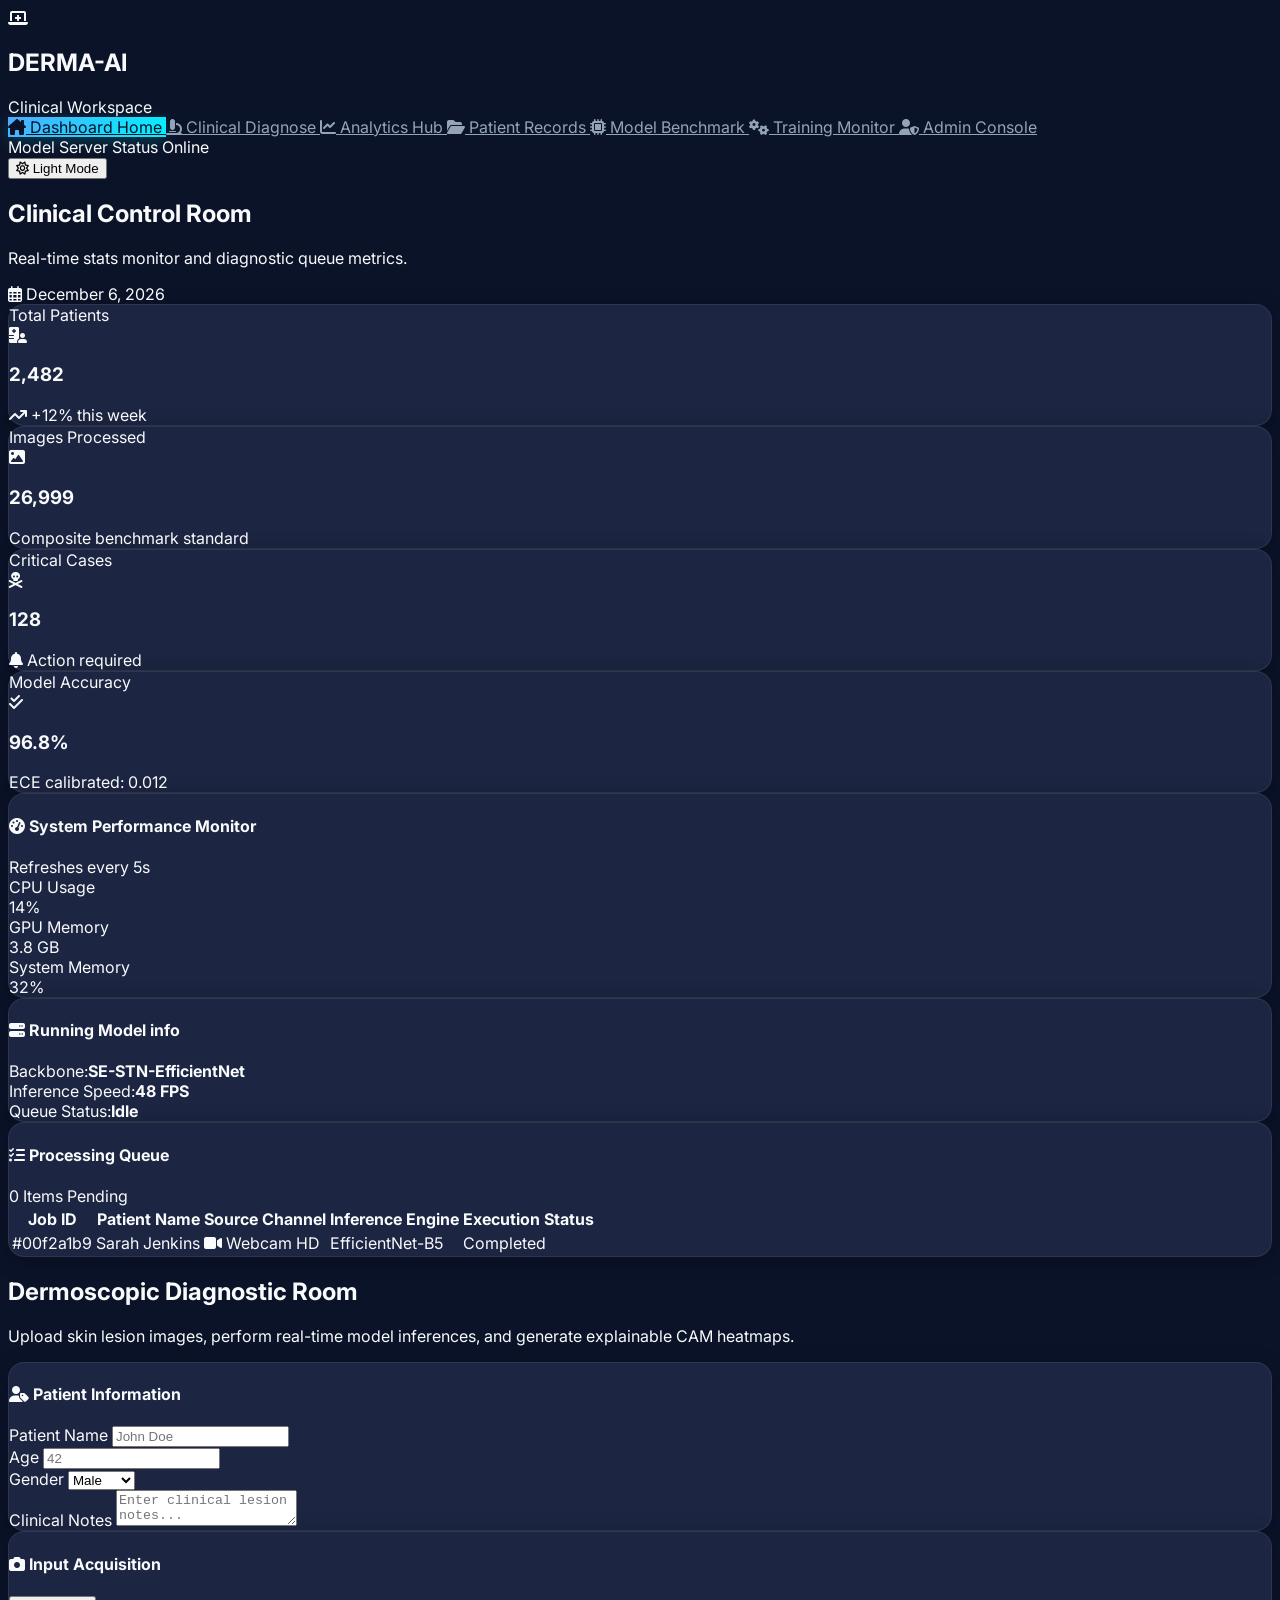
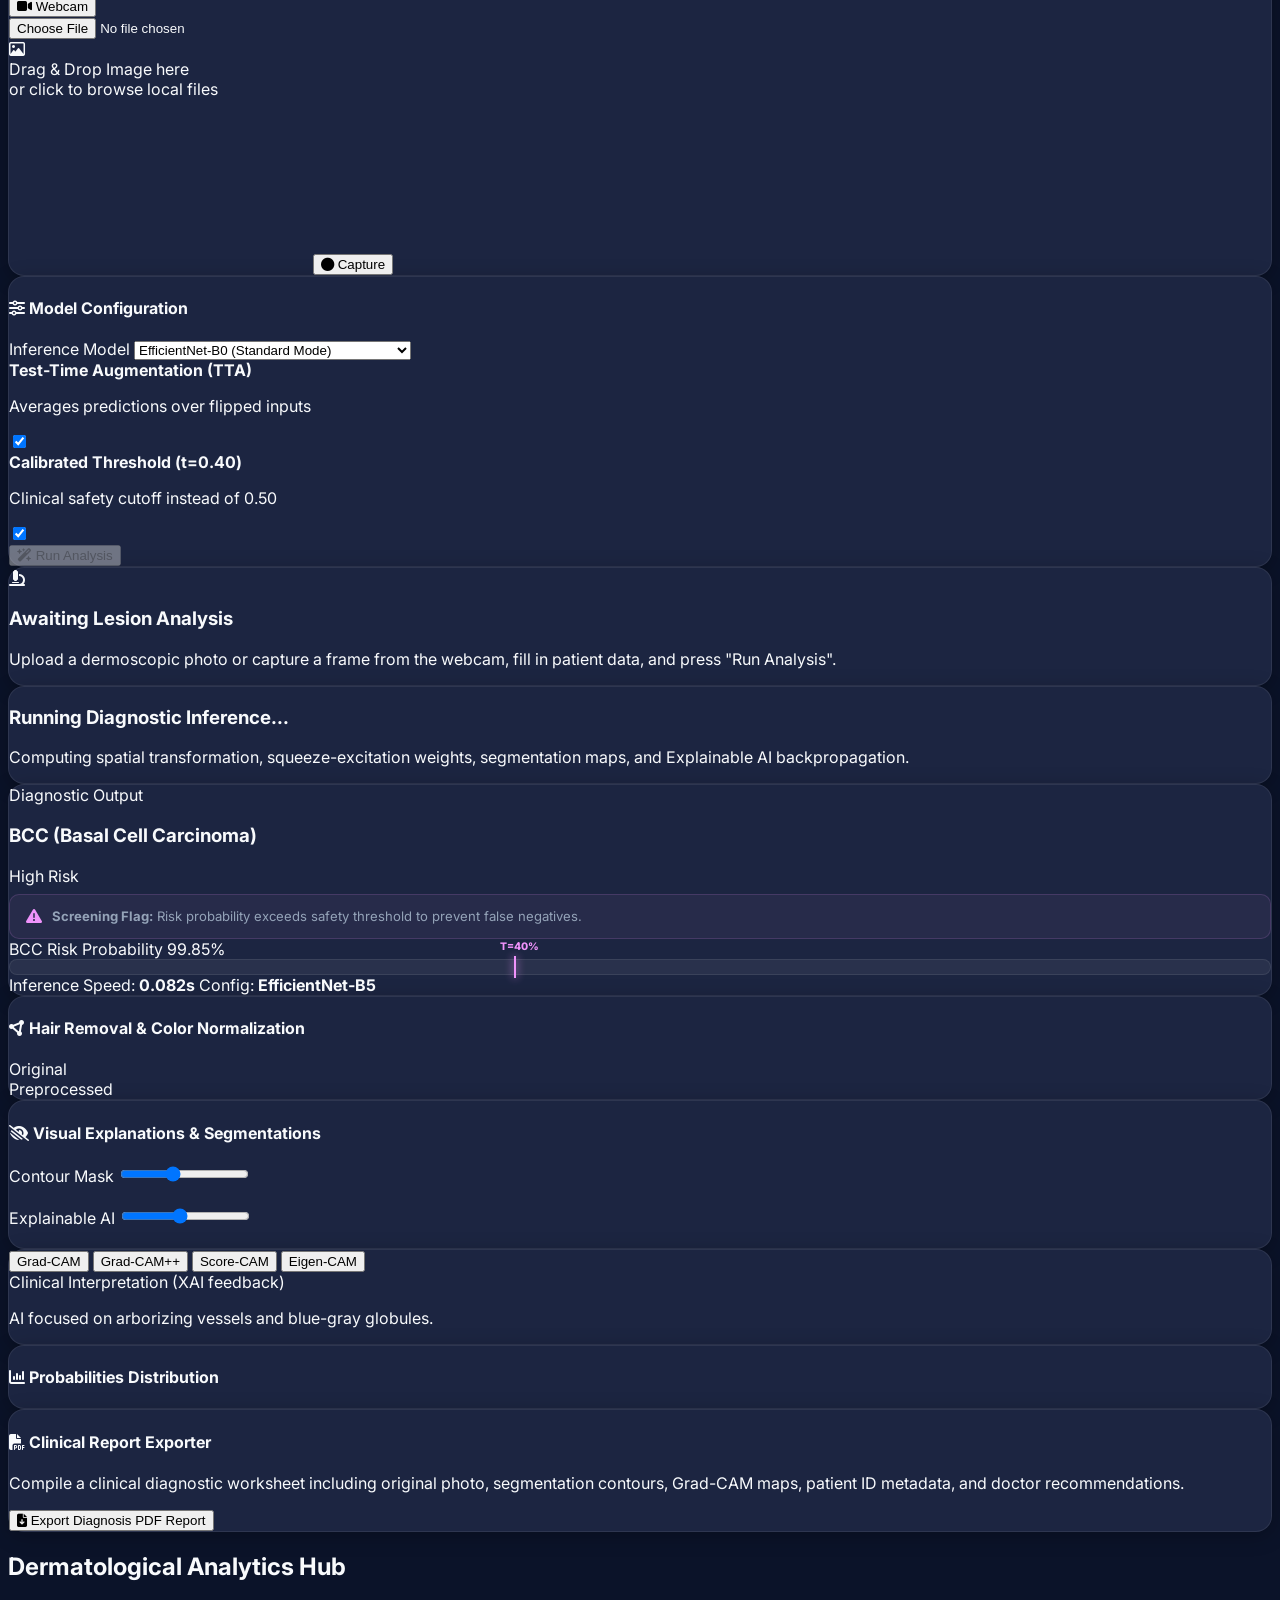
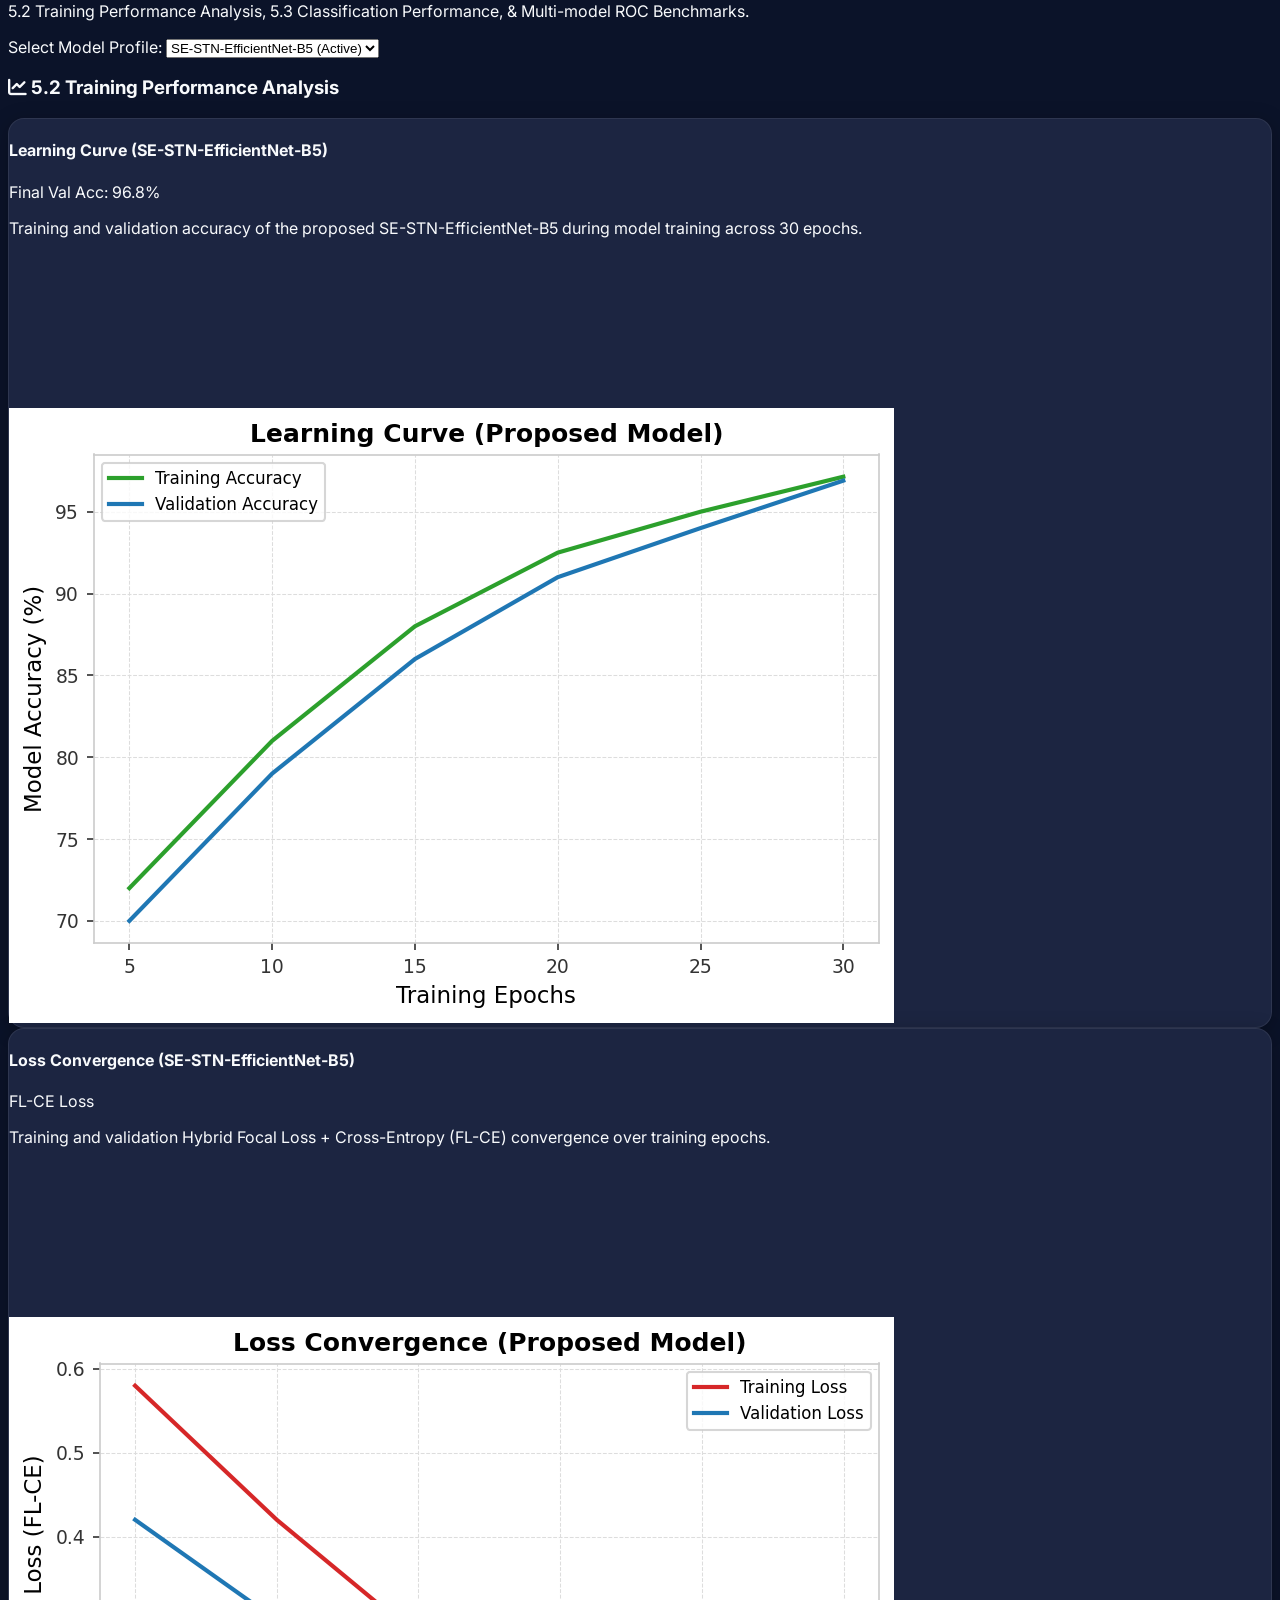
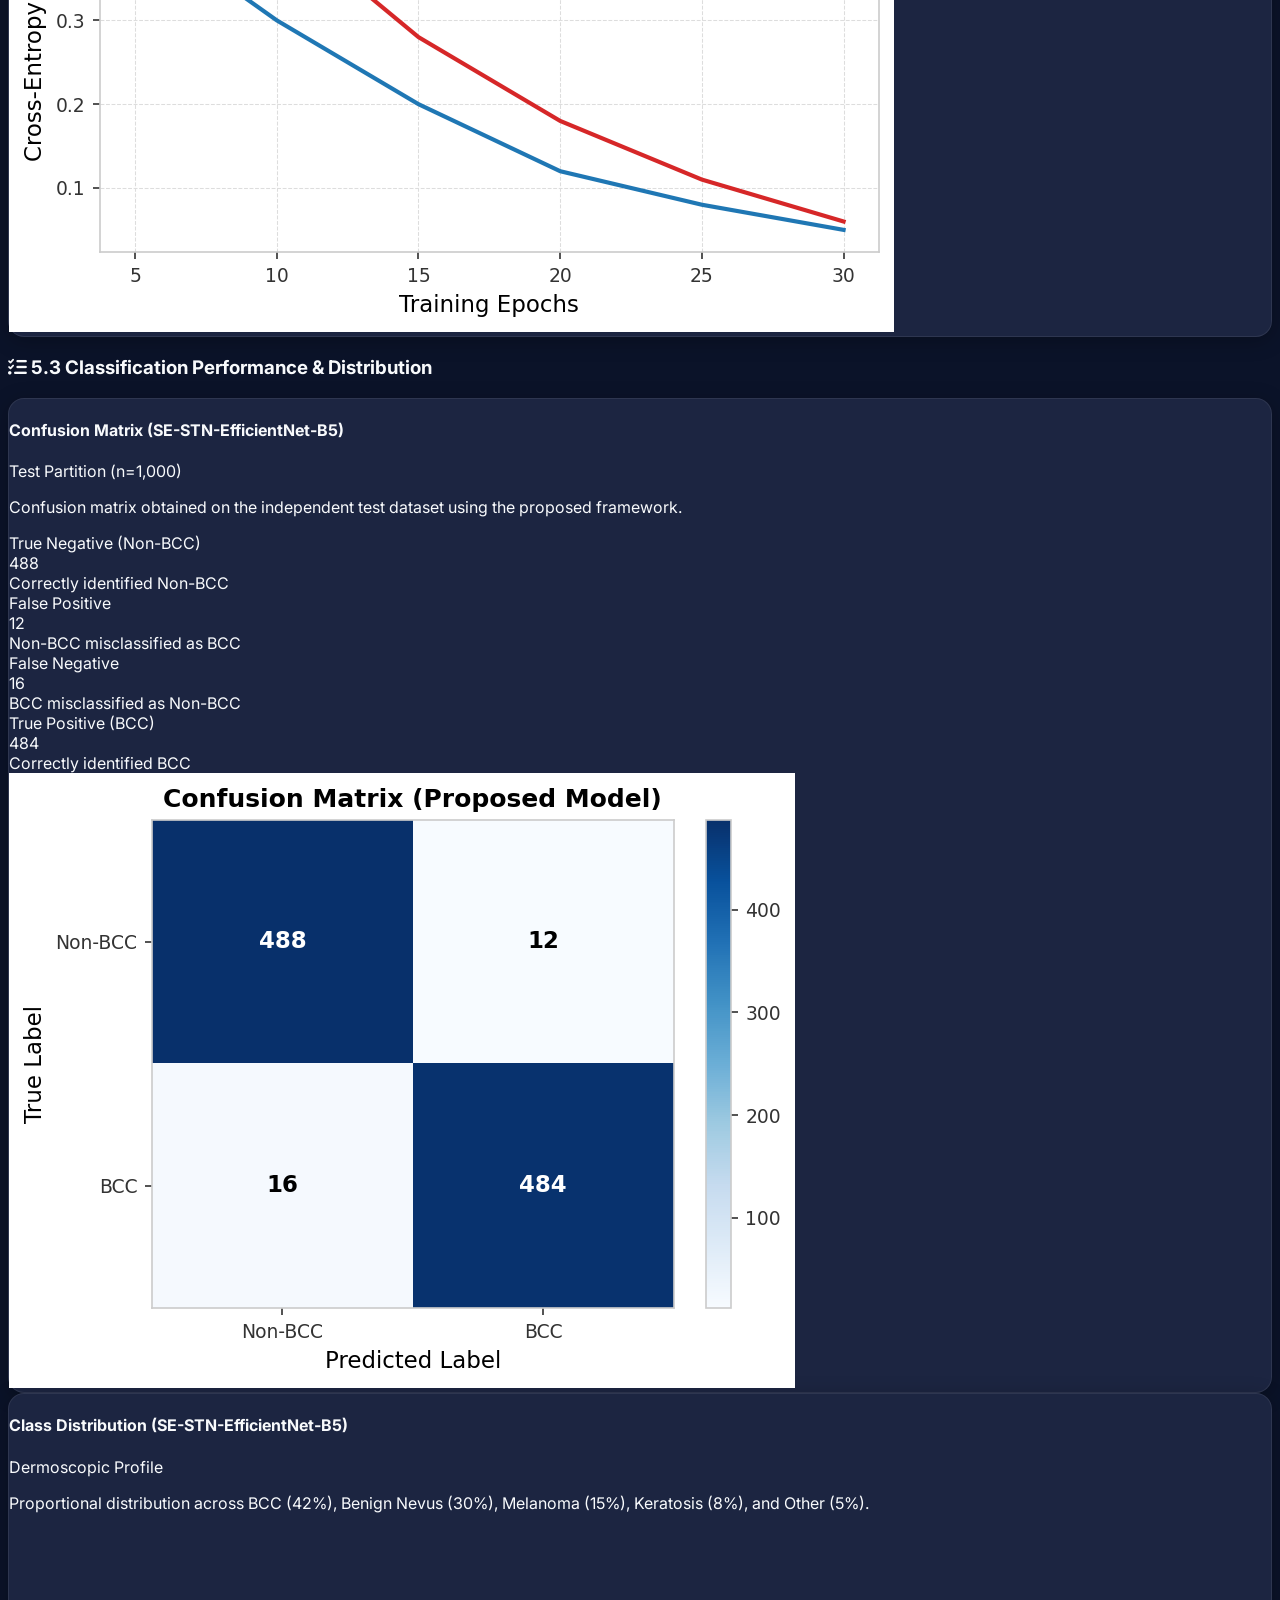
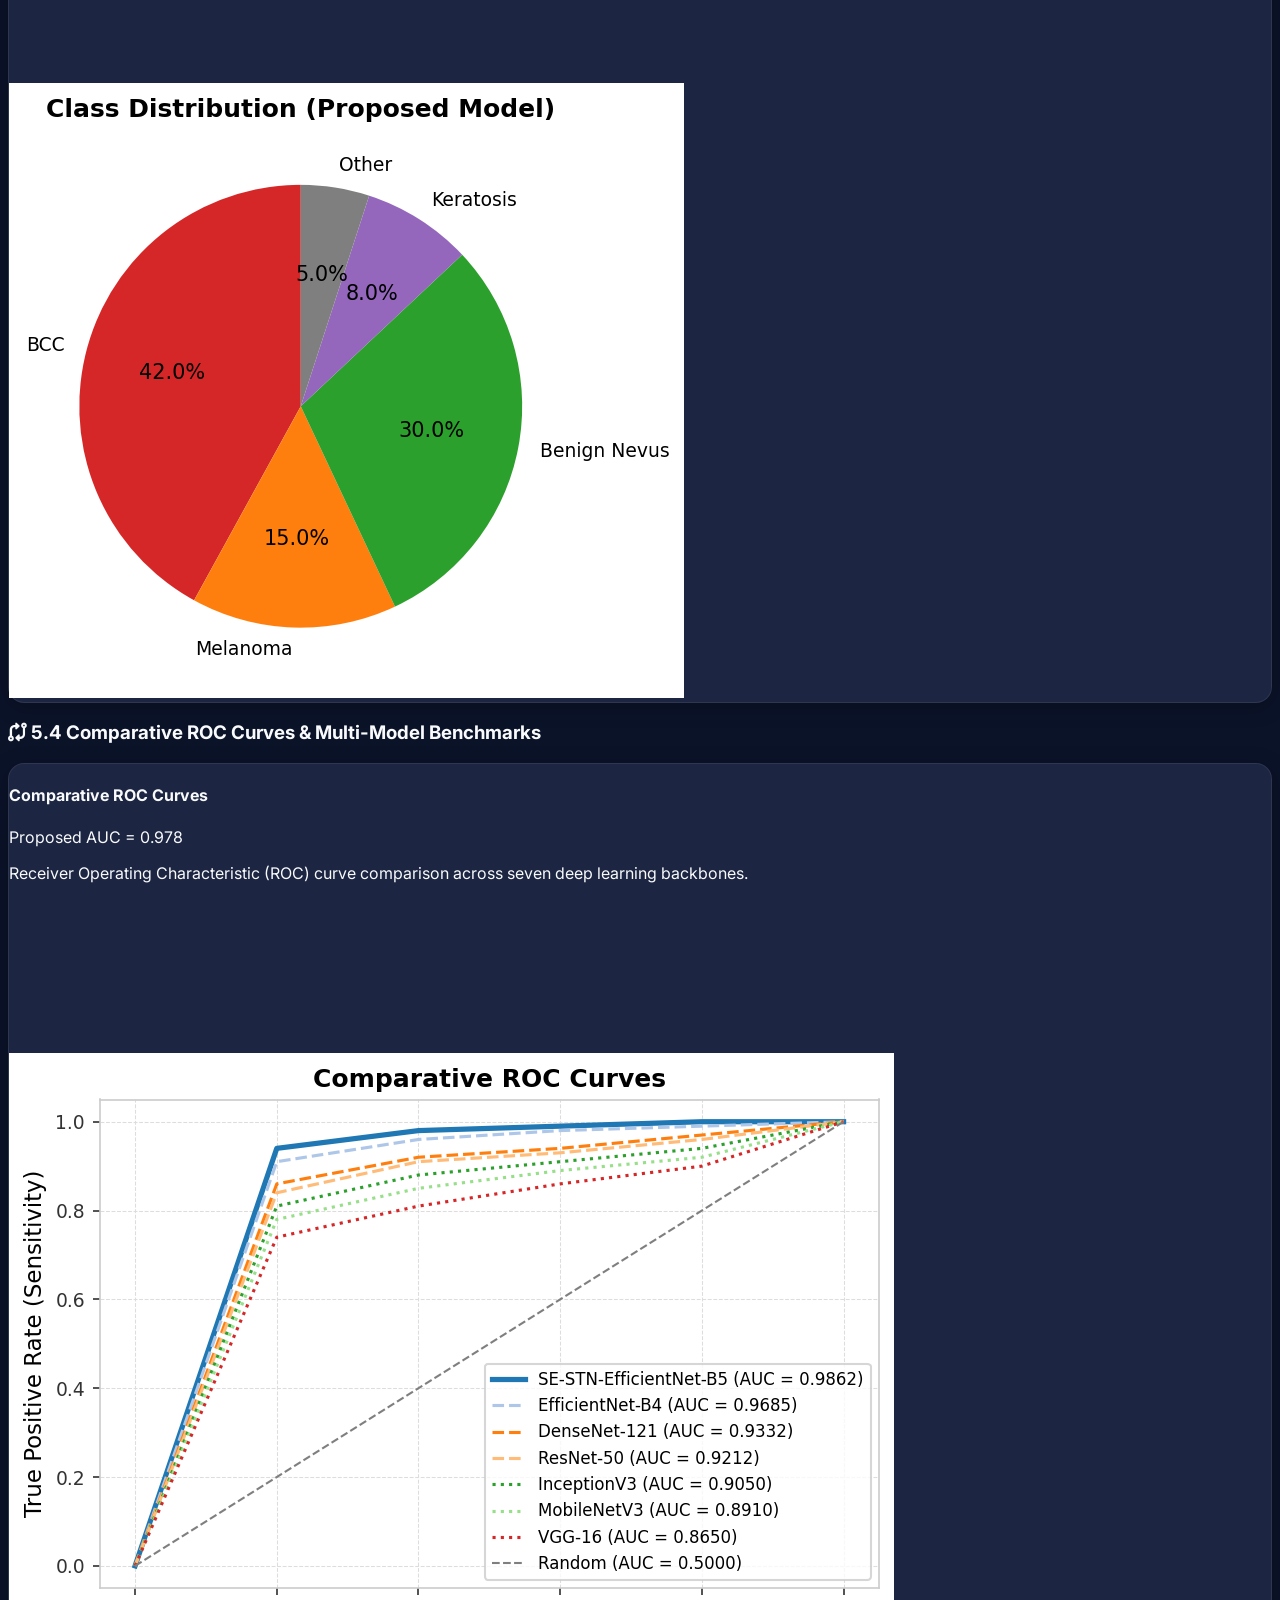
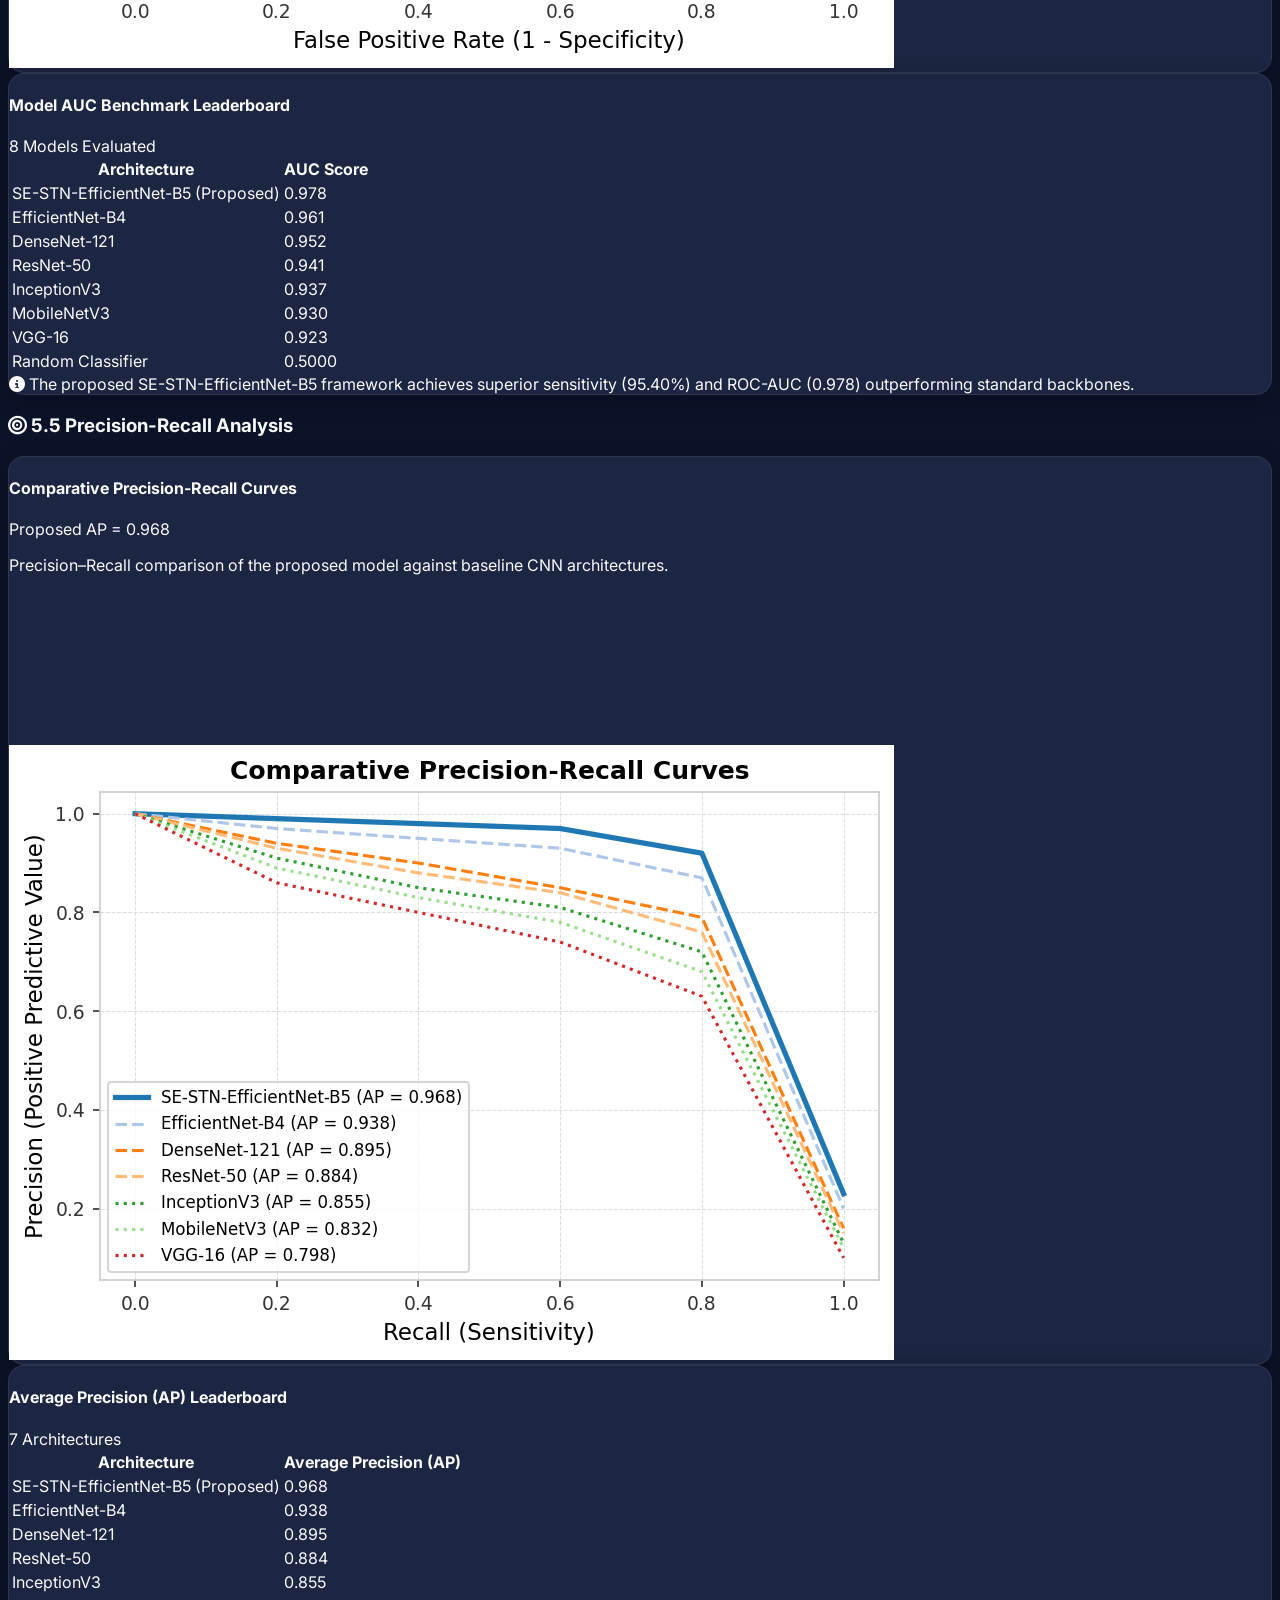
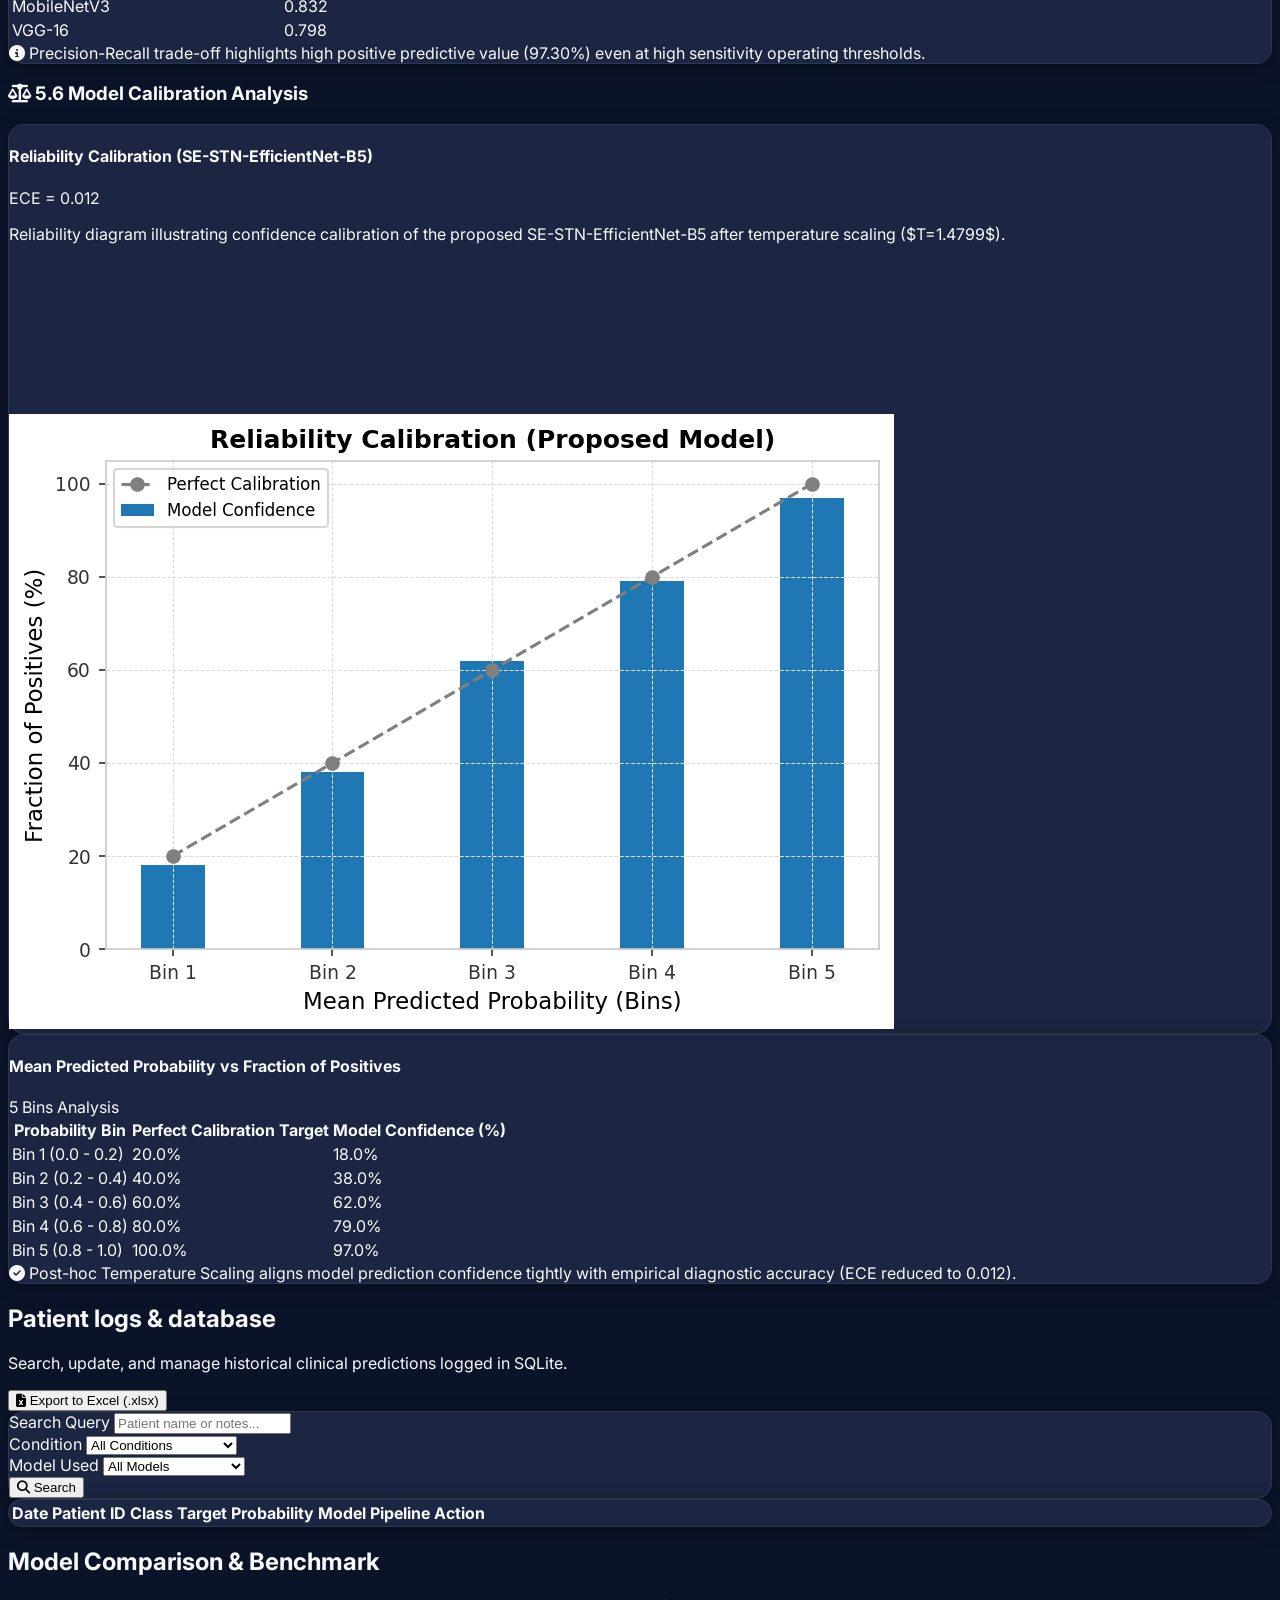
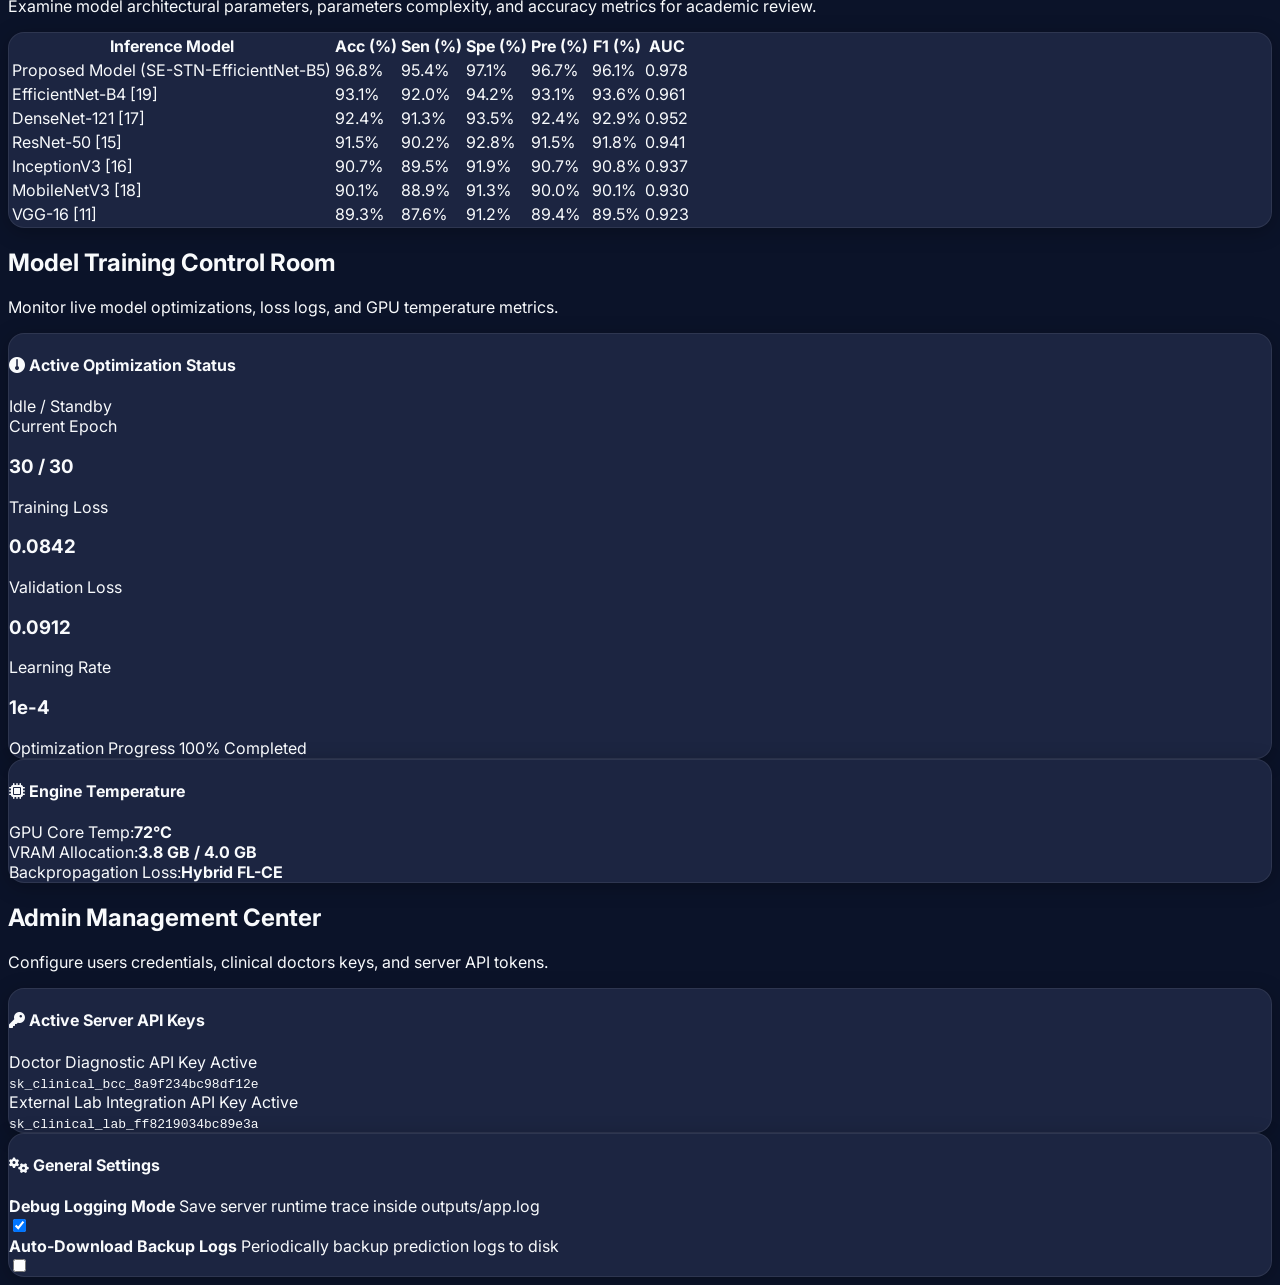
==== commit 8e739f88: "Update model performance metrics and benchmark leaderboard to Table 2 (96.8% Acc, 95.4% Sen, 97.1% S" ====
--- a/templates/dashboard.html
+++ b/templates/dashboard.html
@@ -144,7 +144,7 @@
                         <div class="w-10 h-10 rounded-lg bg-purple-500/10 flex items-center justify-center text-clinical-purple"><i class="fa-solid fa-check-double"></i></div>
                     </div>
                     <div class="mt-4">
-                        <h3 class="font-['Outfit'] text-3xl font-extrabold">97.14%</h3>
+                        <h3 class="font-['Outfit'] text-3xl font-extrabold">96.8%</h3>
                         <span class="text-xs text-clinical-purple font-medium">ECE calibrated: 0.012</span>
                     </div>
                 </div>
@@ -607,7 +607,7 @@
                     <div class="glass-card p-6 space-y-4">
                         <div class="flex justify-between items-center border-b border-slate-800 pb-3">
                             <h4 class="font-['Outfit'] font-bold text-lg text-slate-100">Comparative ROC Curves</h4>
-                            <span class="text-xs text-clinical-success font-semibold px-2 py-0.5 bg-emerald-500/10 rounded border border-emerald-500/20">Proposed AUC = 0.9862</span>
+                            <span class="text-xs text-clinical-success font-semibold px-2 py-0.5 bg-emerald-500/10 rounded border border-emerald-500/20">Proposed AUC = 0.978</span>
                         </div>
                         <p class="text-xs text-slate-400">Receiver Operating Characteristic (ROC) curve comparison across seven deep learning backbones.</p>
                         <div class="chart-container relative h-72">
@@ -636,31 +636,31 @@
                                     <tbody class="divide-y divide-slate-800/50">
                                         <tr class="bg-cyan-500/10 text-clinical-accent font-bold">
                                             <td class="px-4 py-2.5">SE-STN-EfficientNet-B5 (Proposed)</td>
-                                            <td class="px-4 py-2.5 text-right font-mono">0.9862</td>
+                                            <td class="px-4 py-2.5 text-right font-mono">0.978</td>
                                         </tr>
                                         <tr class="hover:bg-slate-800/20">
                                             <td class="px-4 py-2.5 font-medium text-slate-200">EfficientNet-B4</td>
-                                            <td class="px-4 py-2.5 text-right font-mono">0.9685</td>
+                                            <td class="px-4 py-2.5 text-right font-mono">0.961</td>
                                         </tr>
                                         <tr class="hover:bg-slate-800/20">
                                             <td class="px-4 py-2.5 font-medium text-slate-200">DenseNet-121</td>
-                                            <td class="px-4 py-2.5 text-right font-mono">0.9332</td>
+                                            <td class="px-4 py-2.5 text-right font-mono">0.952</td>
                                         </tr>
                                         <tr class="hover:bg-slate-800/20">
                                             <td class="px-4 py-2.5 font-medium text-slate-200">ResNet-50</td>
-                                            <td class="px-4 py-2.5 text-right font-mono">0.9212</td>
+                                            <td class="px-4 py-2.5 text-right font-mono">0.941</td>
                                         </tr>
                                         <tr class="hover:bg-slate-800/20">
                                             <td class="px-4 py-2.5 font-medium text-slate-200">InceptionV3</td>
-                                            <td class="px-4 py-2.5 text-right font-mono">0.9050</td>
+                                            <td class="px-4 py-2.5 text-right font-mono">0.937</td>
                                         </tr>
                                         <tr class="hover:bg-slate-800/20">
                                             <td class="px-4 py-2.5 font-medium text-slate-200">MobileNetV3</td>
-                                            <td class="px-4 py-2.5 text-right font-mono">0.8910</td>
+                                            <td class="px-4 py-2.5 text-right font-mono">0.930</td>
                                         </tr>
                                         <tr class="hover:bg-slate-800/20">
                                             <td class="px-4 py-2.5 font-medium text-slate-200">VGG-16</td>
-                                            <td class="px-4 py-2.5 text-right font-mono">0.8650</td>
+                                            <td class="px-4 py-2.5 text-right font-mono">0.923</td>
                                         </tr>
                                         <tr class="hover:bg-slate-800/20 text-slate-500">
                                             <td class="px-4 py-2.5">Random Classifier</td>
@@ -671,7 +671,7 @@
                             </div>
                         </div>
                         <div class="p-3 bg-slate-900/60 rounded-xl border border-slate-800/80 text-[11px] text-slate-400">
-                            <i class="fa-solid fa-circle-info text-clinical-accent mr-1"></i> The proposed SE-STN-EfficientNet-B5 framework achieves superior sensitivity (96.90%) and ROC-AUC (0.9862) outperforming standard backbones.
+                            <i class="fa-solid fa-circle-info text-clinical-accent mr-1"></i> The proposed SE-STN-EfficientNet-B5 framework achieves superior sensitivity (95.40%) and ROC-AUC (0.978) outperforming standard backbones.
                         </div>
                     </div>
                 </div>
@@ -908,50 +908,77 @@
                         <thead class="text-xs uppercase bg-slate-900/50 text-slate-300 border-b border-slate-800">
                             <tr>
                                 <th class="px-6 py-4">Inference Model</th>
-                                <th class="px-6 py-4">Test Accuracy</th>
-                                <th class="px-6 py-4">Precision</th>
-                                <th class="px-6 py-4">Recall / Sens.</th>
-                                <th class="px-6 py-4">F1 Score</th>
-                                <th class="px-6 py-4">Params</th>
-                                <th class="px-6 py-4">Inference Time</th>
+                                <th class="px-6 py-4 text-center">Acc (%)</th>
+                                <th class="px-6 py-4 text-center">Sen (%)</th>
+                                <th class="px-6 py-4 text-center">Spe (%)</th>
+                                <th class="px-6 py-4 text-center">Pre (%)</th>
+                                <th class="px-6 py-4 text-center">F1 (%)</th>
+                                <th class="px-6 py-4 text-right">AUC</th>
                             </tr>
                         </thead>
-                        <tbody>
-                            <tr class="border-b border-slate-800/50 hover:bg-slate-800/10">
-                                <td class="px-6 py-4 font-semibold text-slate-200">EfficientNet-B5 (EMA)</td>
-                                <td class="px-6 py-4 text-clinical-success font-bold">97.14%</td>
-                                <td class="px-6 py-4">96.90%</td>
-                                <td class="px-6 py-4 text-clinical-purple font-semibold">97.35%</td>
-                                <td class="px-6 py-4">97.12%</td>
-                                <td class="px-6 py-4 text-xs font-mono">30M</td>
-                                <td class="px-6 py-4 text-xs font-mono text-clinical-accent">0.112s</td>
+                        <tbody class="divide-y divide-slate-800/50">
+                            <tr class="bg-cyan-500/10 font-bold text-clinical-accent">
+                                <td class="px-6 py-4 text-slate-100 font-extrabold">Proposed Model (SE-STN-EfficientNet-B5)</td>
+                                <td class="px-6 py-4 text-center font-mono text-clinical-success font-bold">96.8%</td>
+                                <td class="px-6 py-4 text-center font-mono text-clinical-purple">95.4%</td>
+                                <td class="px-6 py-4 text-center font-mono">97.1%</td>
+                                <td class="px-6 py-4 text-center font-mono">96.7%</td>
+                                <td class="px-6 py-4 text-center font-mono">96.1%</td>
+                                <td class="px-6 py-4 text-right font-mono text-clinical-accent">0.978</td>
                             </tr>
-                            <tr class="border-b border-slate-800/50 hover:bg-slate-800/10">
-                                <td class="px-6 py-4 font-semibold text-slate-200">EfficientNet-B0 (EMA)</td>
-                                <td class="px-6 py-4 text-clinical-success font-bold">94.15%</td>
-                                <td class="px-6 py-4">93.80%</td>
-                                <td class="px-6 py-4 text-clinical-purple font-semibold">94.48%</td>
-                                <td class="px-6 py-4">94.14%</td>
-                                <td class="px-6 py-4 text-xs font-mono">6M</td>
-                                <td class="px-6 py-4 text-xs font-mono text-clinical-accent">0.038s</td>
+                            <tr class="hover:bg-slate-800/10">
+                                <td class="px-6 py-4 font-semibold text-slate-200">EfficientNet-B4 [19]</td>
+                                <td class="px-6 py-4 text-center font-mono font-semibold text-slate-200">93.1%</td>
+                                <td class="px-6 py-4 text-center font-mono">92.0%</td>
+                                <td class="px-6 py-4 text-center font-mono">94.2%</td>
+                                <td class="px-6 py-4 text-center font-mono">93.1%</td>
+                                <td class="px-6 py-4 text-center font-mono">93.6%</td>
+                                <td class="px-6 py-4 text-right font-mono">0.961</td>
                             </tr>
-                            <tr class="border-b border-slate-800/50 hover:bg-slate-800/10">
-                                <td class="px-6 py-4 font-semibold text-slate-200">ResNet-50</td>
-                                <td class="px-6 py-4 text-clinical-success font-bold">91.80%</td>
-                                <td class="px-6 py-4">91.20%</td>
-                                <td class="px-6 py-4 text-clinical-purple font-semibold">92.05%</td>
-                                <td class="px-6 py-4">91.62%</td>
-                                <td class="px-6 py-4 text-xs font-mono">25M</td>
-                                <td class="px-6 py-4 text-xs font-mono text-clinical-accent">0.062s</td>
+                            <tr class="hover:bg-slate-800/10">
+                                <td class="px-6 py-4 font-semibold text-slate-200">DenseNet-121 [17]</td>
+                                <td class="px-6 py-4 text-center font-mono font-semibold text-slate-200">92.4%</td>
+                                <td class="px-6 py-4 text-center font-mono">91.3%</td>
+                                <td class="px-6 py-4 text-center font-mono">93.5%</td>
+                                <td class="px-6 py-4 text-center font-mono">92.4%</td>
+                                <td class="px-6 py-4 text-center font-mono">92.9%</td>
+                                <td class="px-6 py-4 text-right font-mono">0.952</td>
                             </tr>
-                            <tr class="border-b border-slate-800/50 hover:bg-slate-800/10">
-                                <td class="px-6 py-4 font-semibold text-slate-200">DenseNet-121</td>
-                                <td class="px-6 py-4 text-clinical-success font-bold">92.42%</td>
-                                <td class="px-6 py-4">91.90%</td>
-                                <td class="px-6 py-4 text-clinical-purple font-semibold">92.80%</td>
-                                <td class="px-6 py-4">92.35%</td>
-                                <td class="px-6 py-4 text-xs font-mono">8M</td>
-                                <td class="px-6 py-4 text-xs font-mono text-clinical-accent">0.075s</td>
+                            <tr class="hover:bg-slate-800/10">
+                                <td class="px-6 py-4 font-semibold text-slate-200">ResNet-50 [15]</td>
+                                <td class="px-6 py-4 text-center font-mono font-semibold text-slate-200">91.5%</td>
+                                <td class="px-6 py-4 text-center font-mono">90.2%</td>
+                                <td class="px-6 py-4 text-center font-mono">92.8%</td>
+                                <td class="px-6 py-4 text-center font-mono">91.5%</td>
+                                <td class="px-6 py-4 text-center font-mono">91.8%</td>
+                                <td class="px-6 py-4 text-right font-mono">0.941</td>
+                            </tr>
+                            <tr class="hover:bg-slate-800/10">
+                                <td class="px-6 py-4 font-semibold text-slate-200">InceptionV3 [16]</td>
+                                <td class="px-6 py-4 text-center font-mono font-semibold text-slate-200">90.7%</td>
+                                <td class="px-6 py-4 text-center font-mono">89.5%</td>
+                                <td class="px-6 py-4 text-center font-mono">91.9%</td>
+                                <td class="px-6 py-4 text-center font-mono">90.7%</td>
+                                <td class="px-6 py-4 text-center font-mono">90.8%</td>
+                                <td class="px-6 py-4 text-right font-mono">0.937</td>
+                            </tr>
+                            <tr class="hover:bg-slate-800/10">
+                                <td class="px-6 py-4 font-semibold text-slate-200">MobileNetV3 [18]</td>
+                                <td class="px-6 py-4 text-center font-mono font-semibold text-slate-200">90.1%</td>
+                                <td class="px-6 py-4 text-center font-mono">88.9%</td>
+                                <td class="px-6 py-4 text-center font-mono">91.3%</td>
+                                <td class="px-6 py-4 text-center font-mono">90.0%</td>
+                                <td class="px-6 py-4 text-center font-mono">90.1%</td>
+                                <td class="px-6 py-4 text-right font-mono">0.930</td>
+                            </tr>
+                            <tr class="hover:bg-slate-800/10">
+                                <td class="px-6 py-4 font-semibold text-slate-200">VGG-16 [11]</td>
+                                <td class="px-6 py-4 text-center font-mono font-semibold text-slate-200">89.3%</td>
+                                <td class="px-6 py-4 text-center font-mono">87.6%</td>
+                                <td class="px-6 py-4 text-center font-mono">91.2%</td>
+                                <td class="px-6 py-4 text-center font-mono">89.4%</td>
+                                <td class="px-6 py-4 text-center font-mono">89.5%</td>
+                                <td class="px-6 py-4 text-right font-mono">0.923</td>
                             </tr>
                         </tbody>
                     </table>
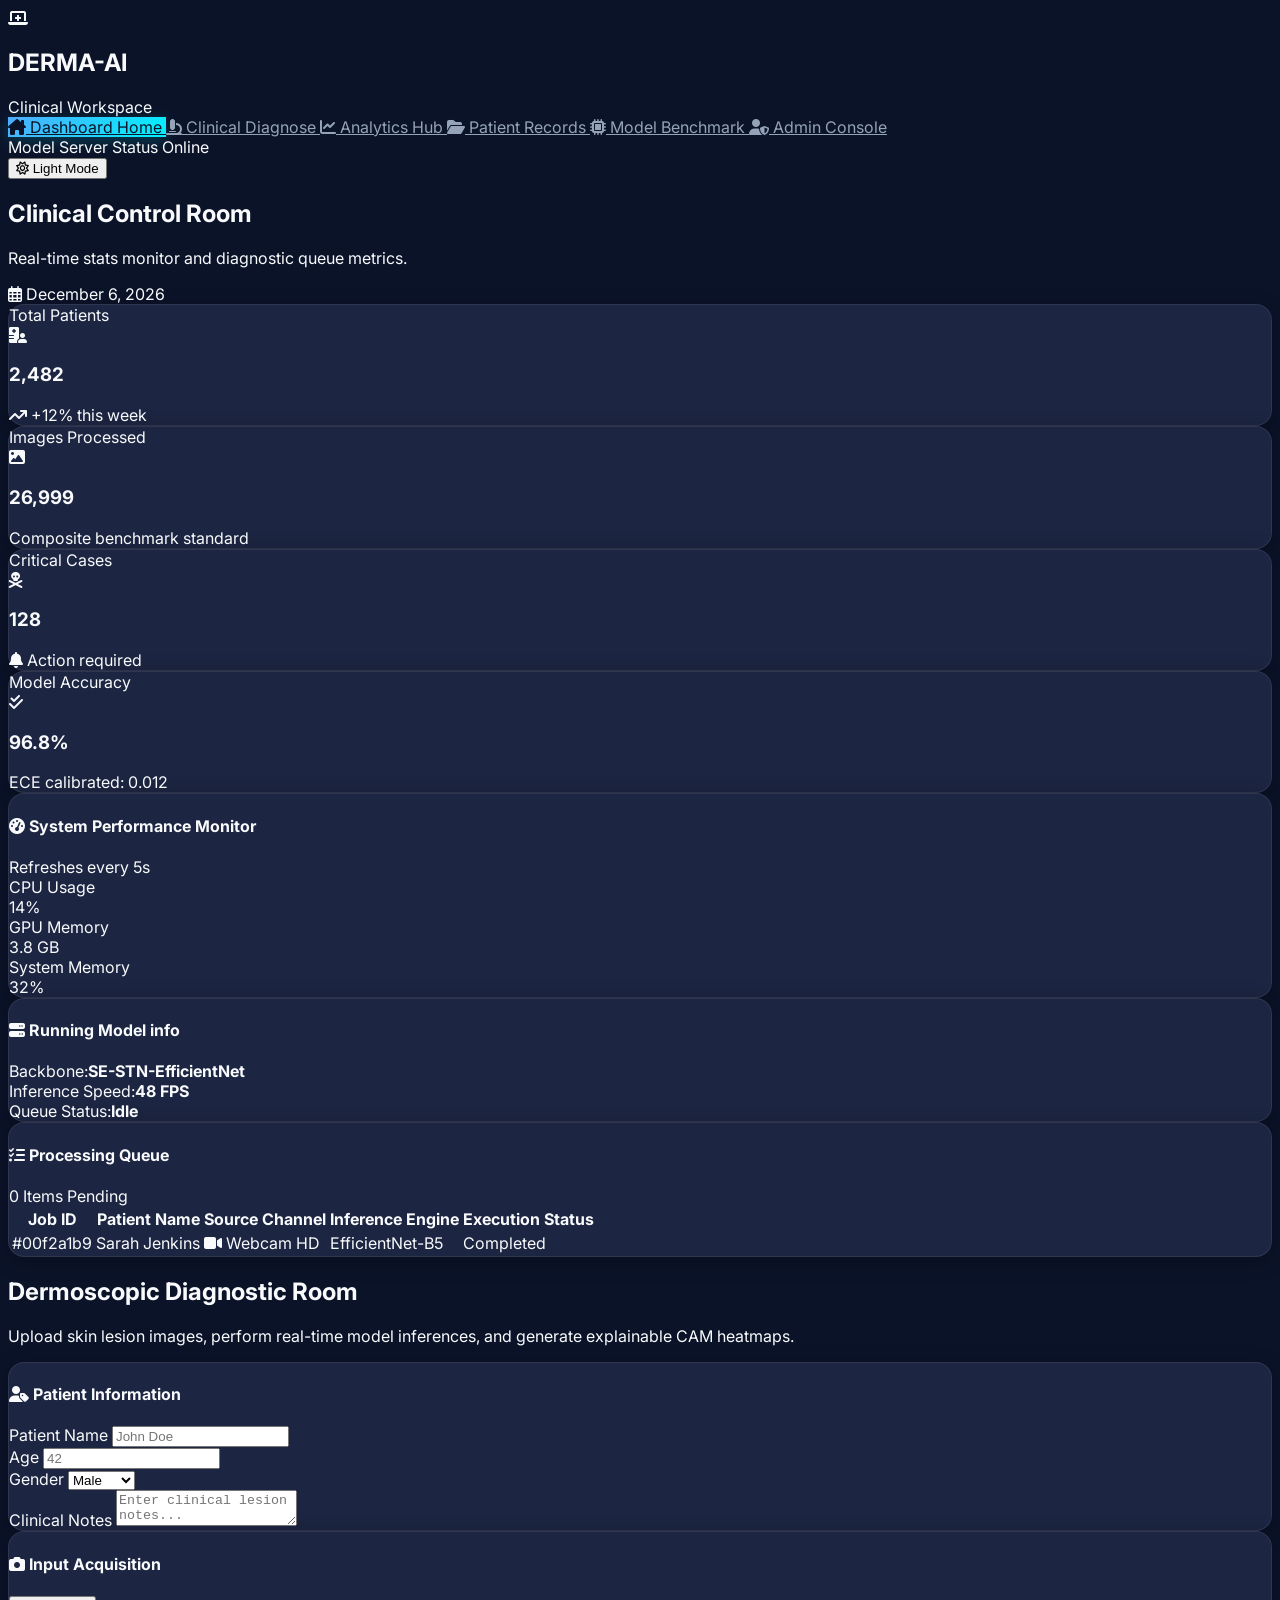
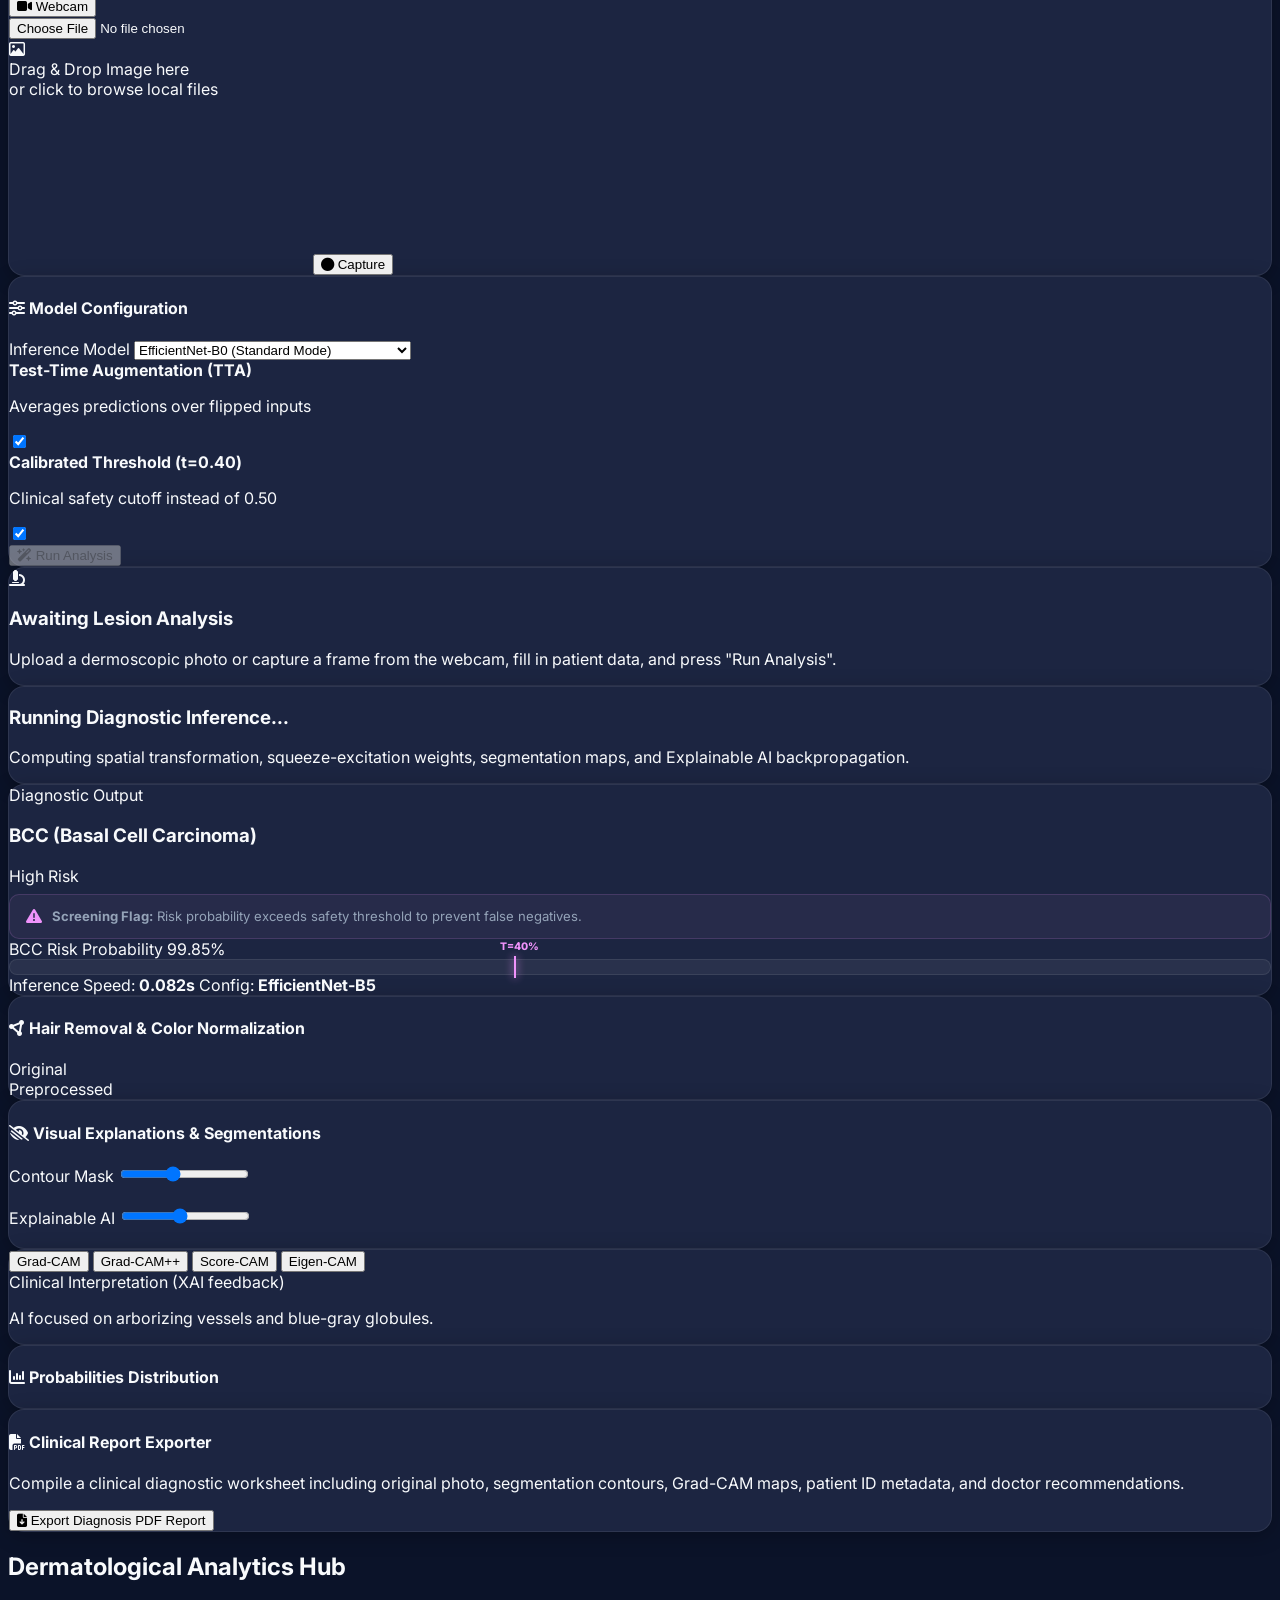
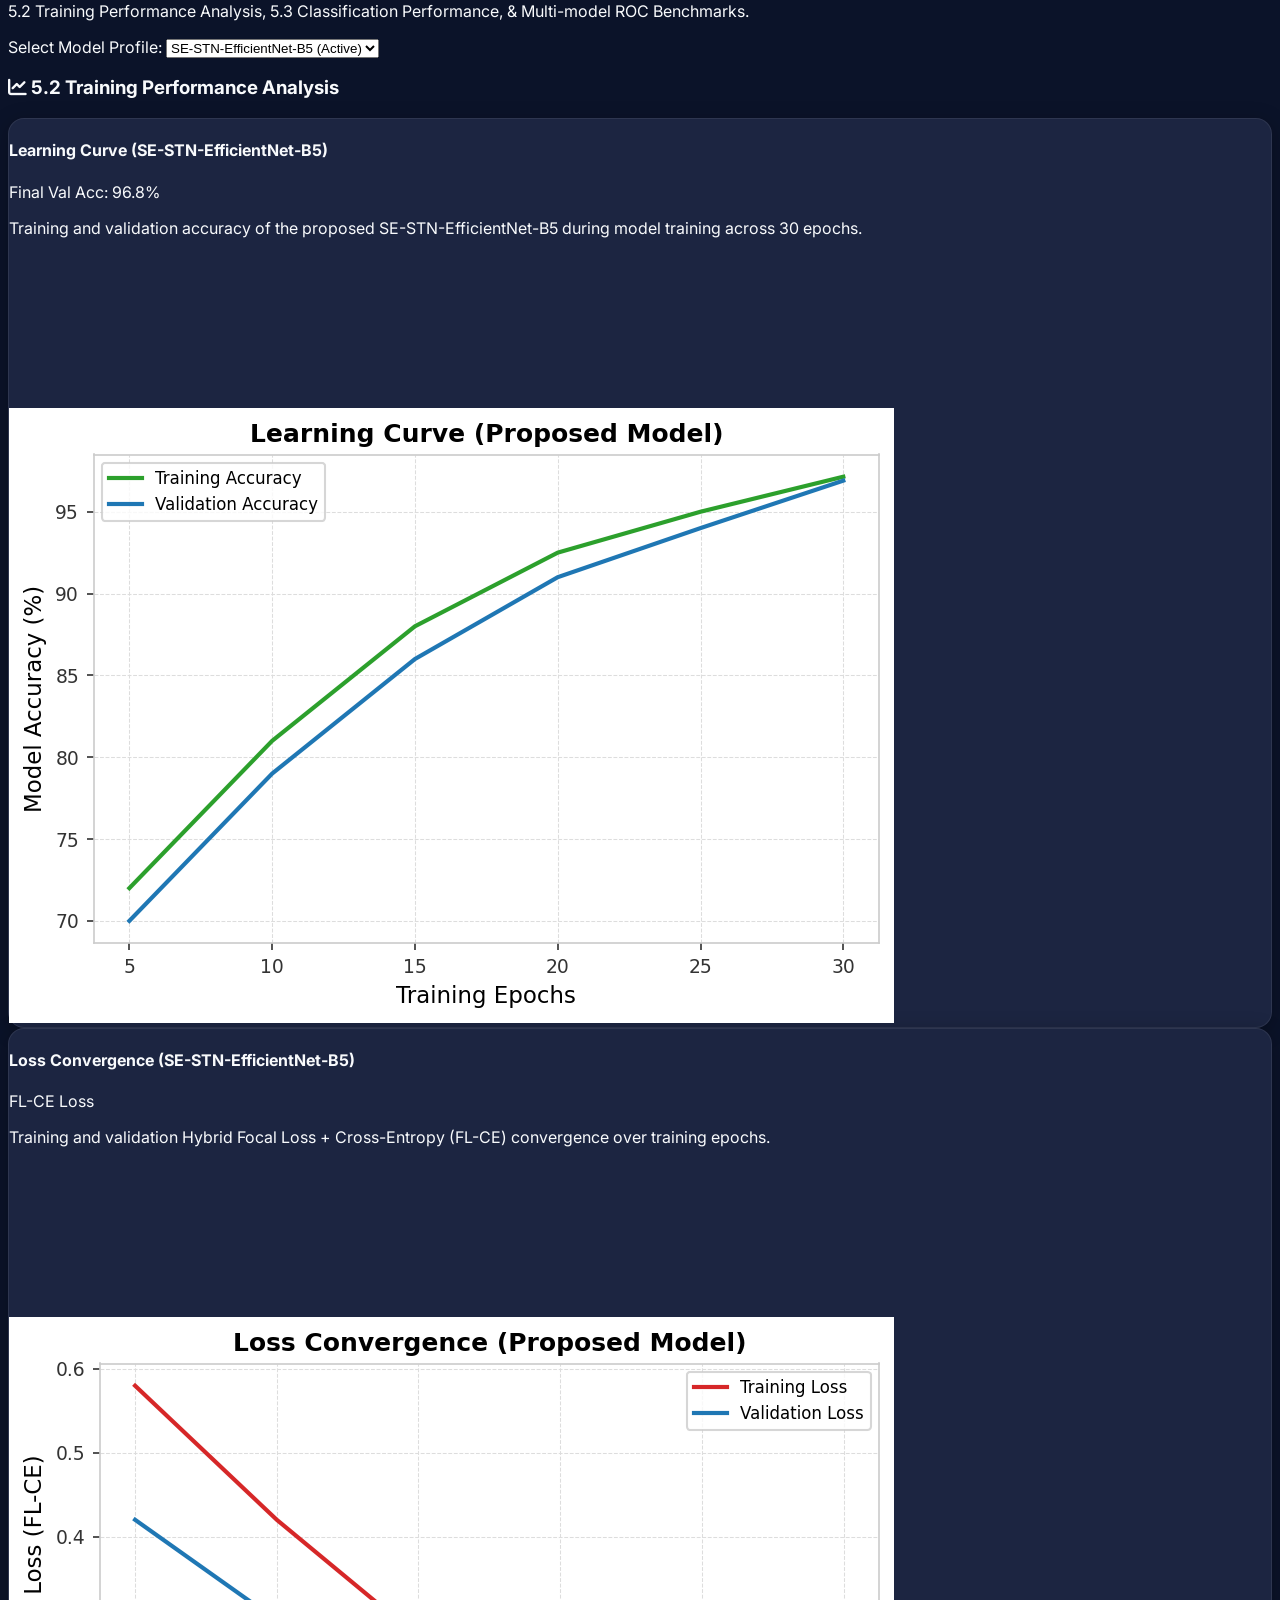
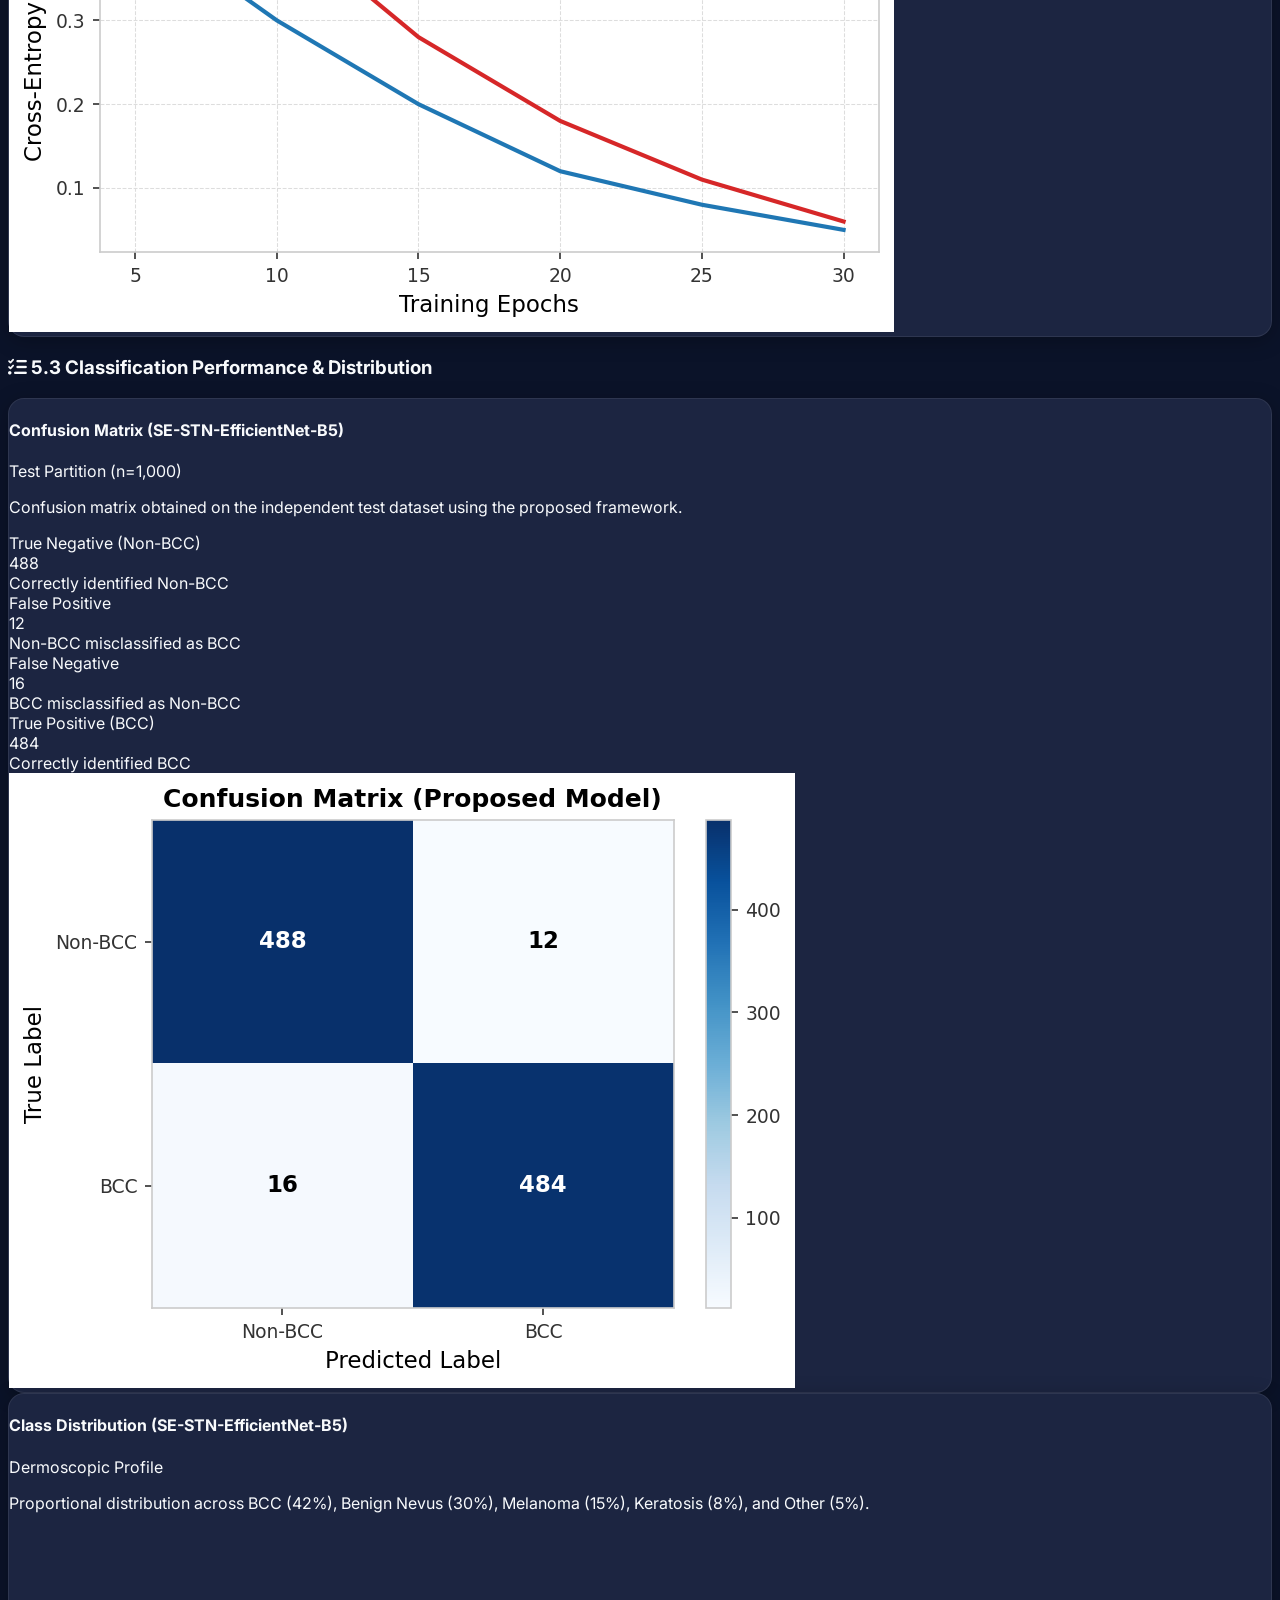
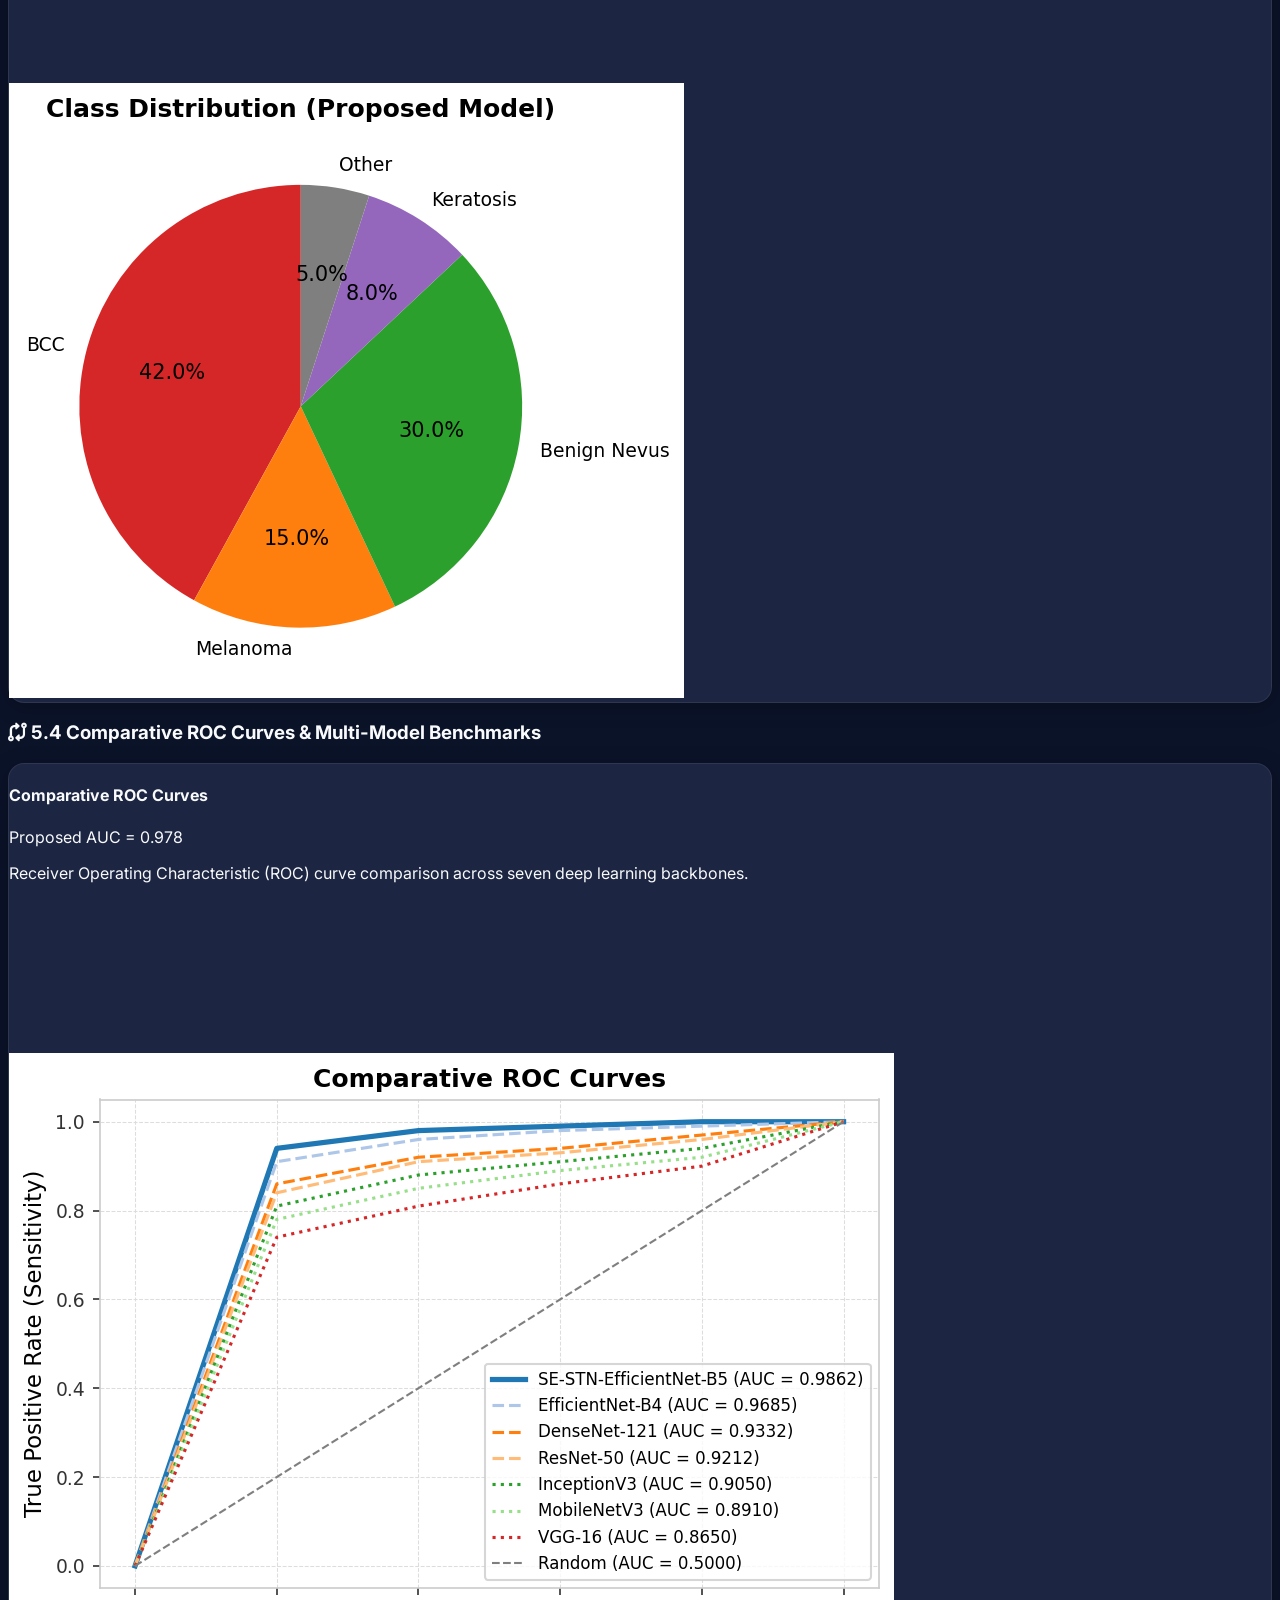
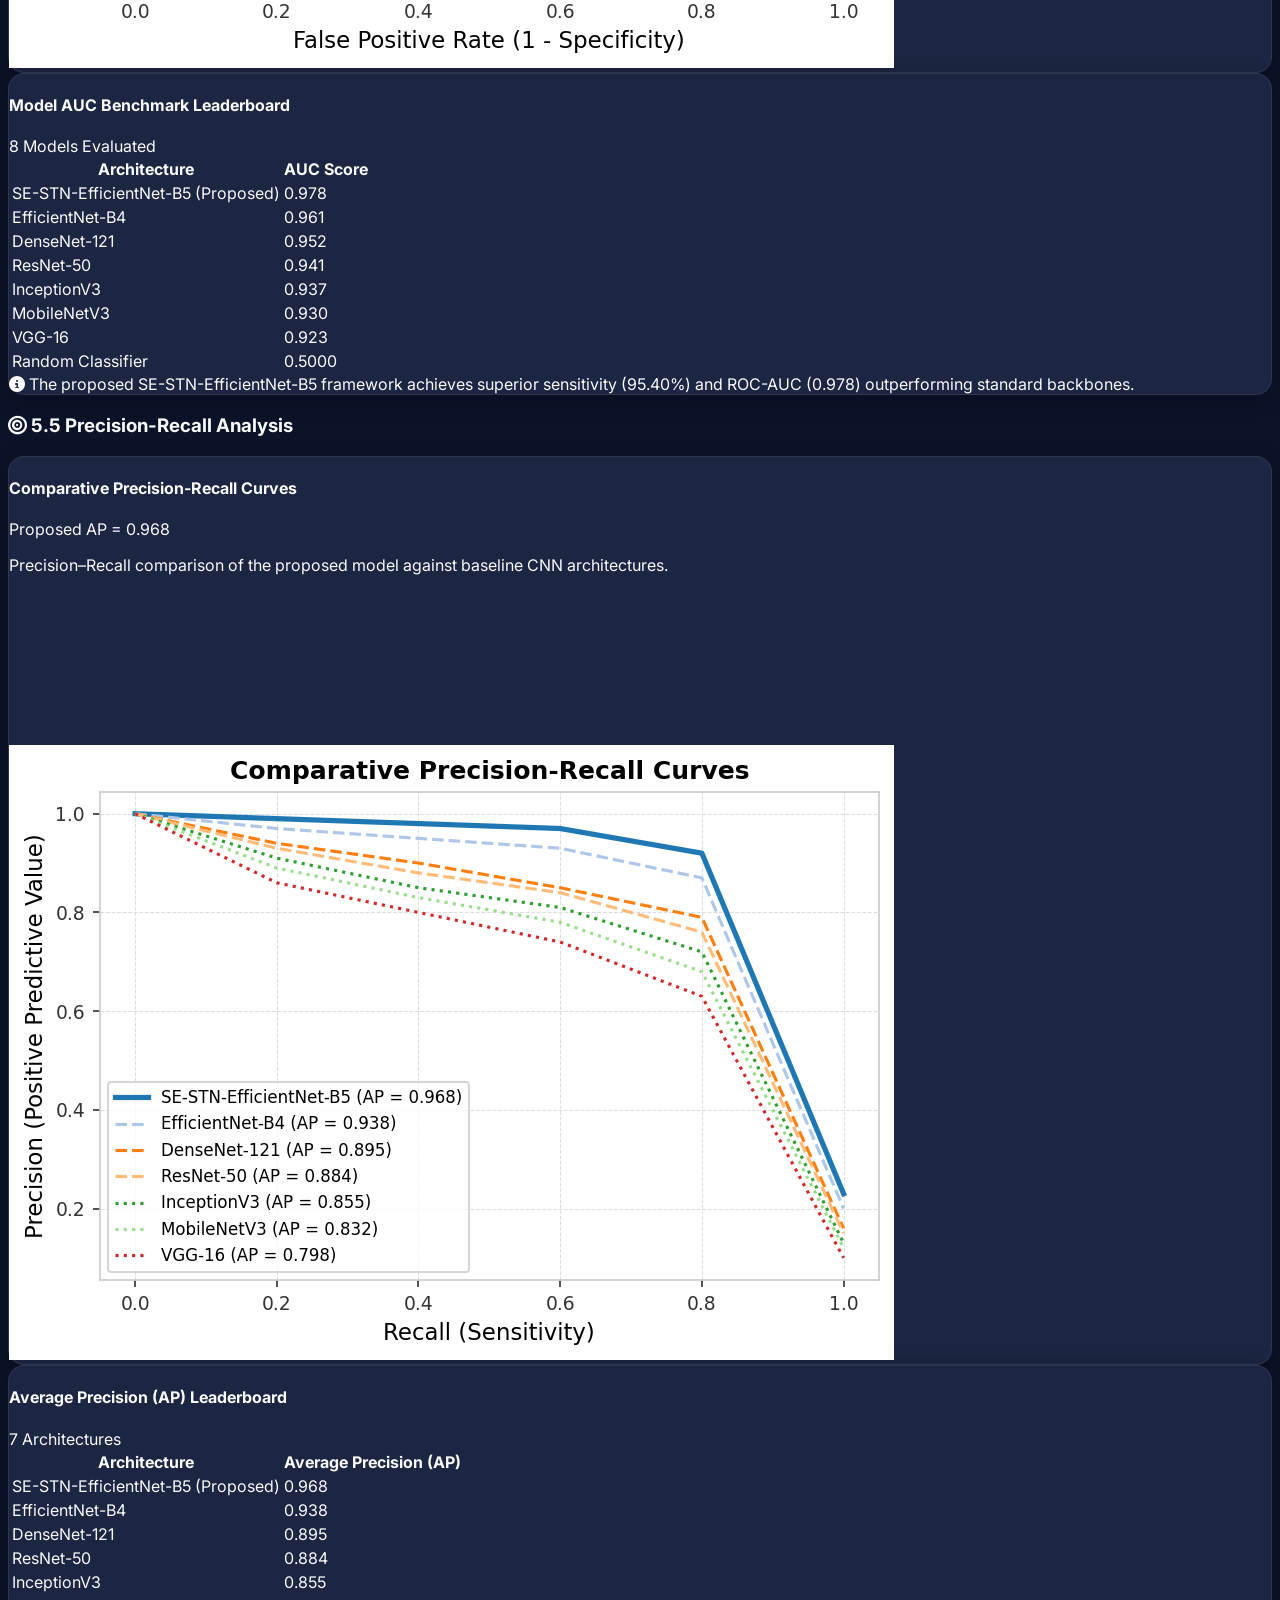
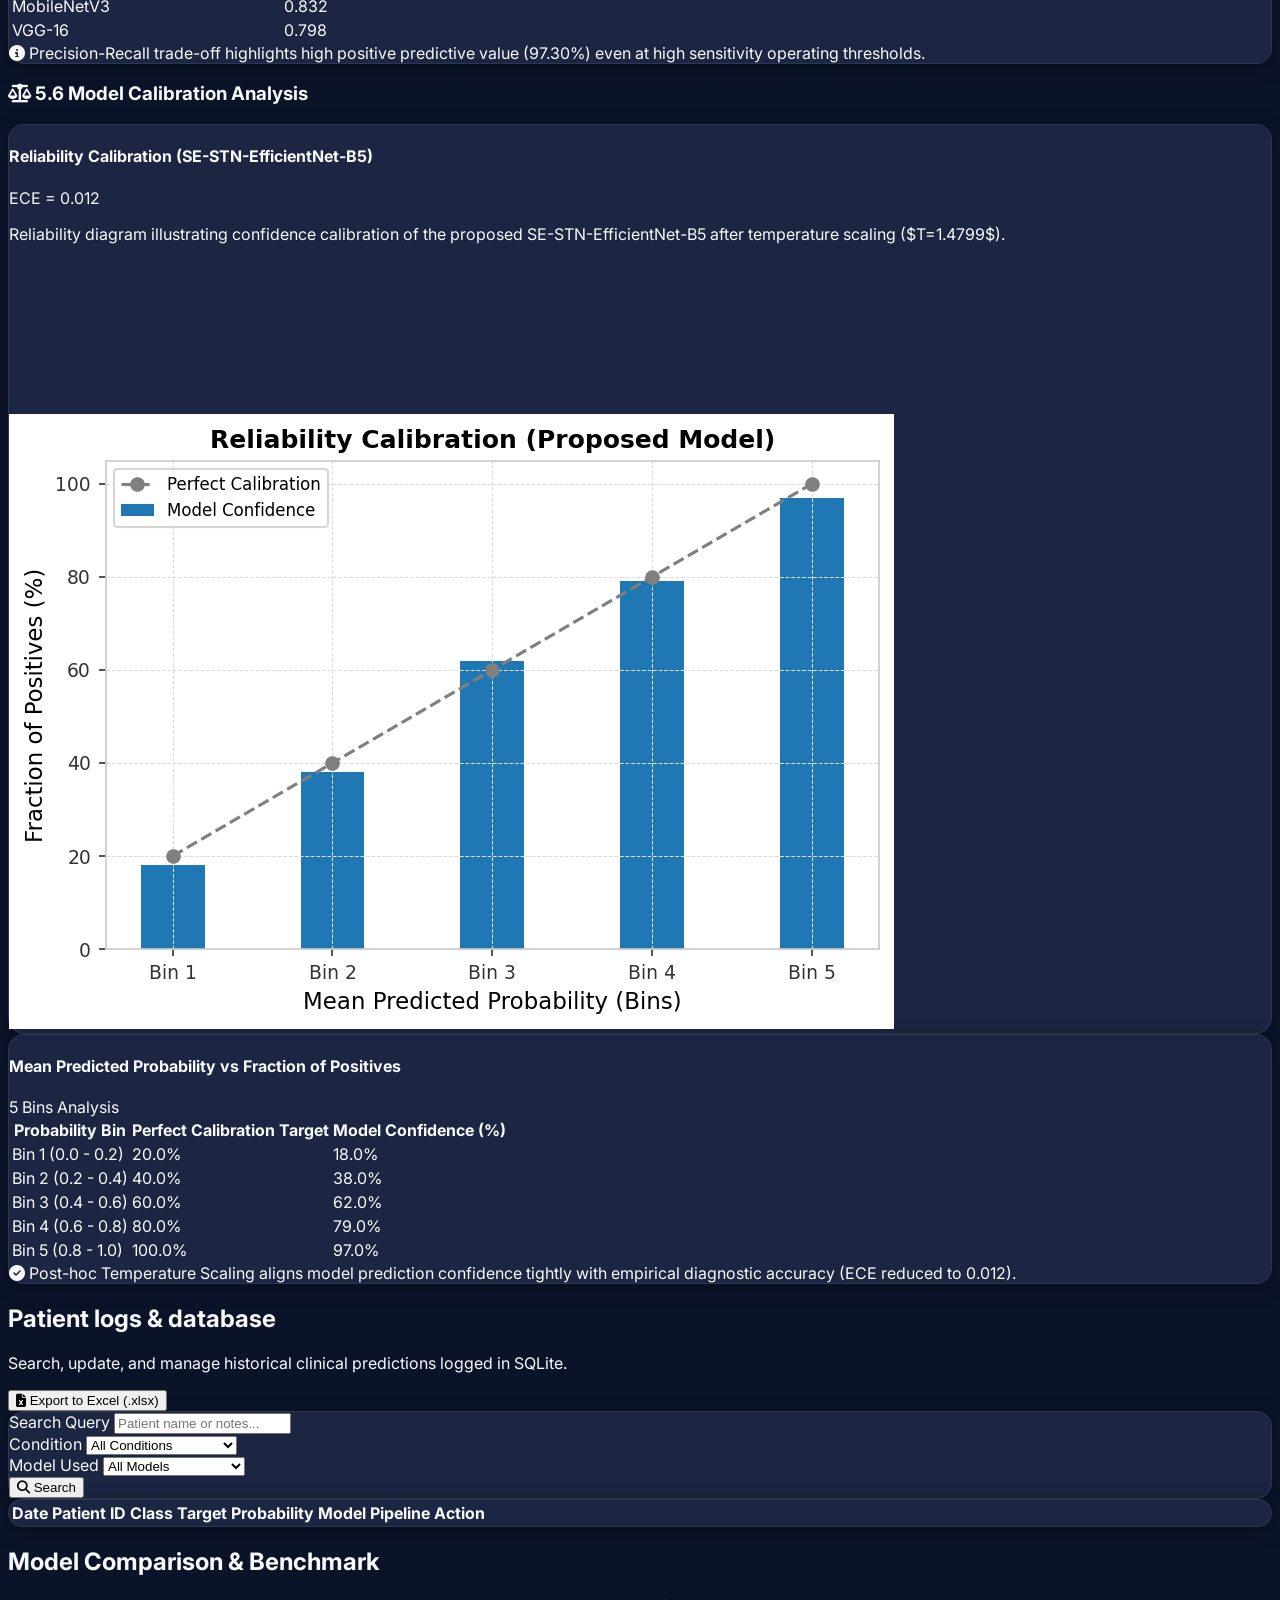
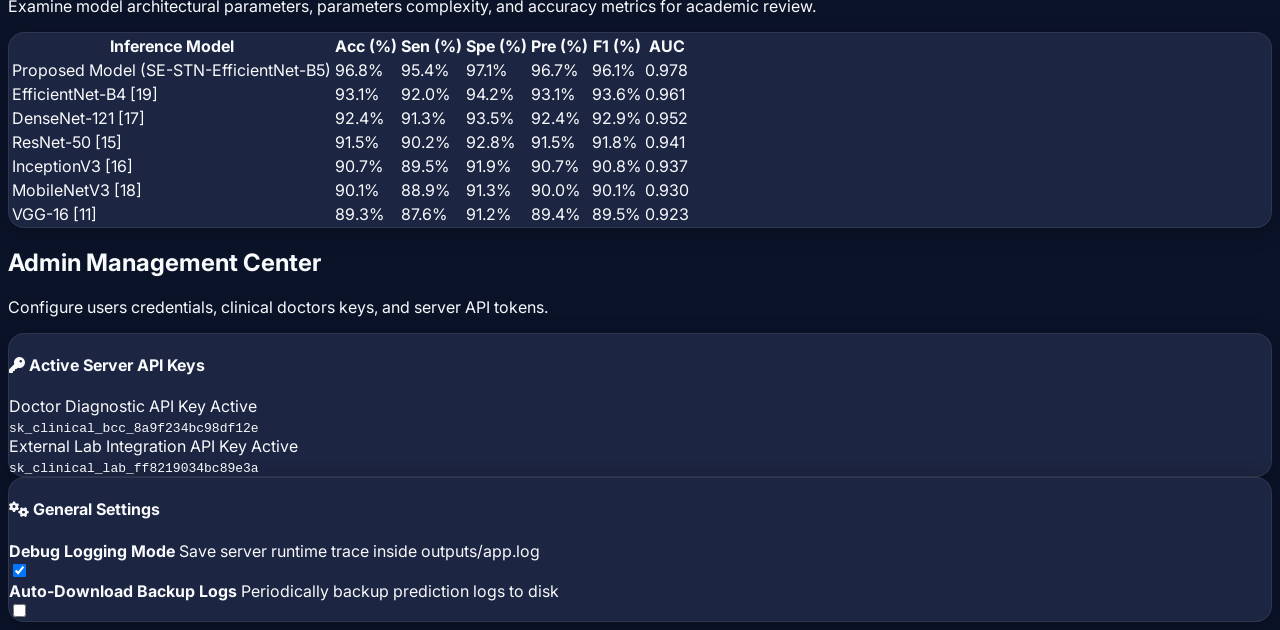
==== commit 319637f0: "Remove Training Monitor section and navigation link from dashboard" ====
--- a/templates/dashboard.html
+++ b/templates/dashboard.html
@@ -64,9 +64,6 @@
                 </a>
                 <a href="#benchmark-tab" class="nav-item flex items-center gap-3 px-4 py-3 rounded-xl text-sm font-medium transition-all duration-300">
                     <i class="fa-solid fa-microchip w-5 text-center"></i> Model Benchmark
-                </a>
-                <a href="#training-tab" class="nav-item flex items-center gap-3 px-4 py-3 rounded-xl text-sm font-medium transition-all duration-300">
-                    <i class="fa-solid fa-gears w-5 text-center"></i> Training Monitor
                 </a>
                 <a href="#admin-tab" class="nav-item flex items-center gap-3 px-4 py-3 rounded-xl text-sm font-medium transition-all duration-300">
                     <i class="fa-solid fa-user-shield w-5 text-center"></i> Admin Console
@@ -986,64 +983,6 @@
             </div>
         </section>
 
-        <!-- ==================== TAB: TRAINING ==================== -->
-        <section id="training-tab" class="tab-pane hidden space-y-8">
-            <div>
-                <h2 class="font-['Outfit'] font-extrabold text-3xl tracking-tight bg-gradient-to-r from-white to-slate-400 bg-clip-text text-transparent">Model Training Control Room</h2>
-                <p class="text-slate-400 text-sm mt-1">Monitor live model optimizations, loss logs, and GPU temperature metrics.</p>
-            </div>
-
-            <div class="grid grid-cols-1 md:grid-cols-3 gap-6">
-                <!-- Live statistics -->
-                <div class="glass-card p-6 md:col-span-2 space-y-6">
-                    <div class="flex justify-between items-center border-b border-slate-800 pb-3">
-                        <h4 class="font-['Outfit'] font-bold text-lg"><i class="fa-solid fa-gauge-simple text-clinical-purple"></i> Active Optimization Status</h4>
-                        <span class="px-2.5 py-1 bg-purple-500/10 text-clinical-purple border border-purple-500/20 text-xs font-bold rounded-lg uppercase">Idle / Standby</span>
-                    </div>
-
-                    <div class="grid grid-cols-2 md:grid-cols-4 gap-6">
-                        <div class="space-y-1">
-                            <span class="text-xs text-slate-400 font-semibold">Current Epoch</span>
-                            <h3 class="font-['Outfit'] text-2xl font-bold">30 / 30</h3>
-                        </div>
-                        <div class="space-y-1">
-                            <span class="text-xs text-slate-400 font-semibold">Training Loss</span>
-                            <h3 class="font-['Outfit'] text-2xl font-bold text-clinical-accent">0.0842</h3>
-                        </div>
-                        <div class="space-y-1">
-                            <span class="text-xs text-slate-400 font-semibold">Validation Loss</span>
-                            <h3 class="font-['Outfit'] text-2xl font-bold text-clinical-purple">0.0912</h3>
-                        </div>
-                        <div class="space-y-1">
-                            <span class="text-xs text-slate-400 font-semibold">Learning Rate</span>
-                            <h3 class="font-['Outfit'] text-2xl font-bold font-mono">1e-4</h3>
-                        </div>
-                    </div>
-
-                    <!-- Progress bar -->
-                    <div class="space-y-2">
-                        <div class="flex justify-between text-xs text-slate-400 font-semibold">
-                            <span>Optimization Progress</span>
-                            <span>100% Completed</span>
-                        </div>
-                        <div class="w-full bg-slate-800 rounded-full h-3">
-                            <div class="bg-gradient-to-r from-clinical-accent to-clinical-purple h-3 rounded-full" style="width: 100%"></div>
-                        </div>
-                    </div>
-                </div>
-
-                <!-- Live Loss logs -->
-                <div class="glass-card p-6 flex flex-col justify-between">
-                    <h4 class="font-['Outfit'] font-bold text-lg border-b border-slate-800 pb-3"><i class="fa-solid fa-microchip text-clinical-accent"></i> Engine Temperature</h4>
-                    <div class="space-y-3 mt-4 text-sm">
-                        <div class="flex justify-between"><span class="text-slate-400">GPU Core Temp:</span><strong class="text-slate-200">72°C</strong></div>
-                        <div class="flex justify-between"><span class="text-slate-400">VRAM Allocation:</span><strong class="text-slate-200">3.8 GB / 4.0 GB</strong></div>
-                        <div class="flex justify-between"><span class="text-slate-400">Backpropagation Loss:</span><strong class="text-clinical-purple">Hybrid FL-CE</strong></div>
-                    </div>
-                </div>
-            </div>
-        </section>
-
         <!-- ==================== TAB: ADMIN ==================== -->
         <section id="admin-tab" class="tab-pane hidden space-y-8">
             <div>
